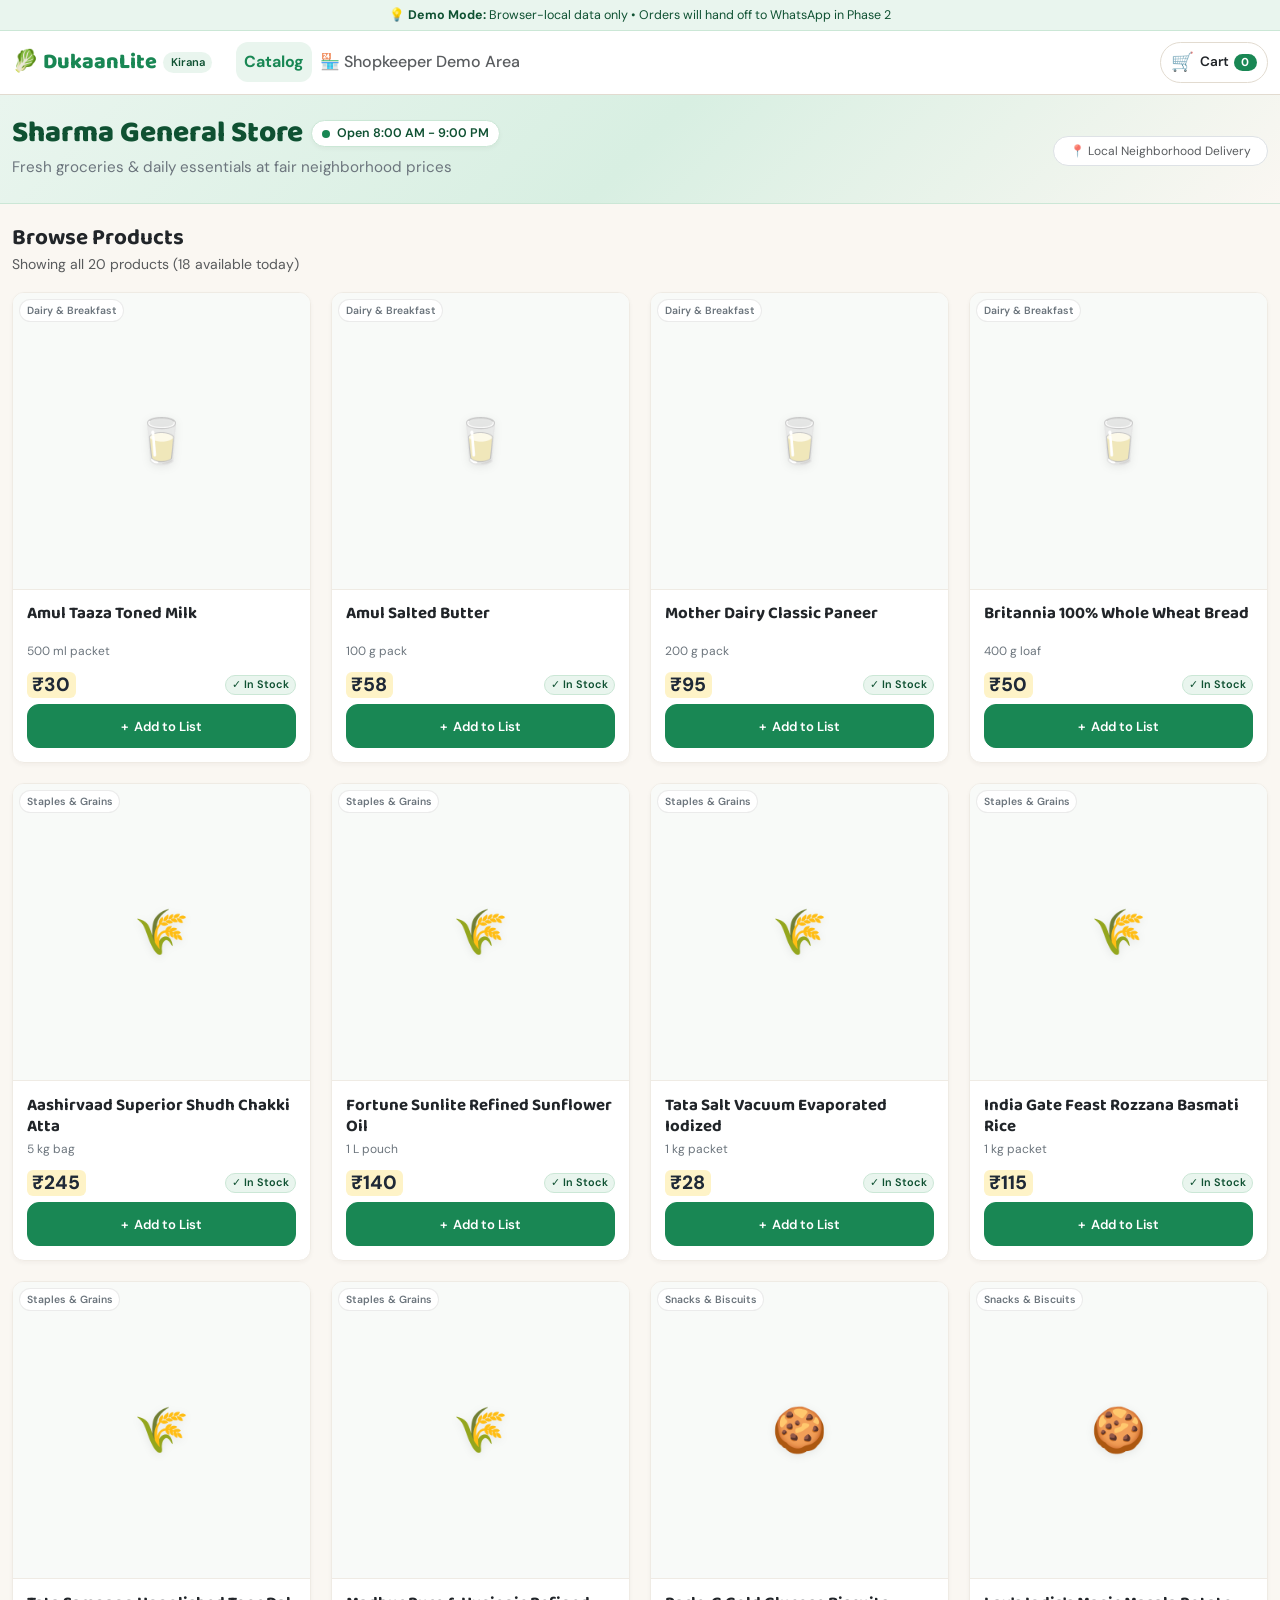
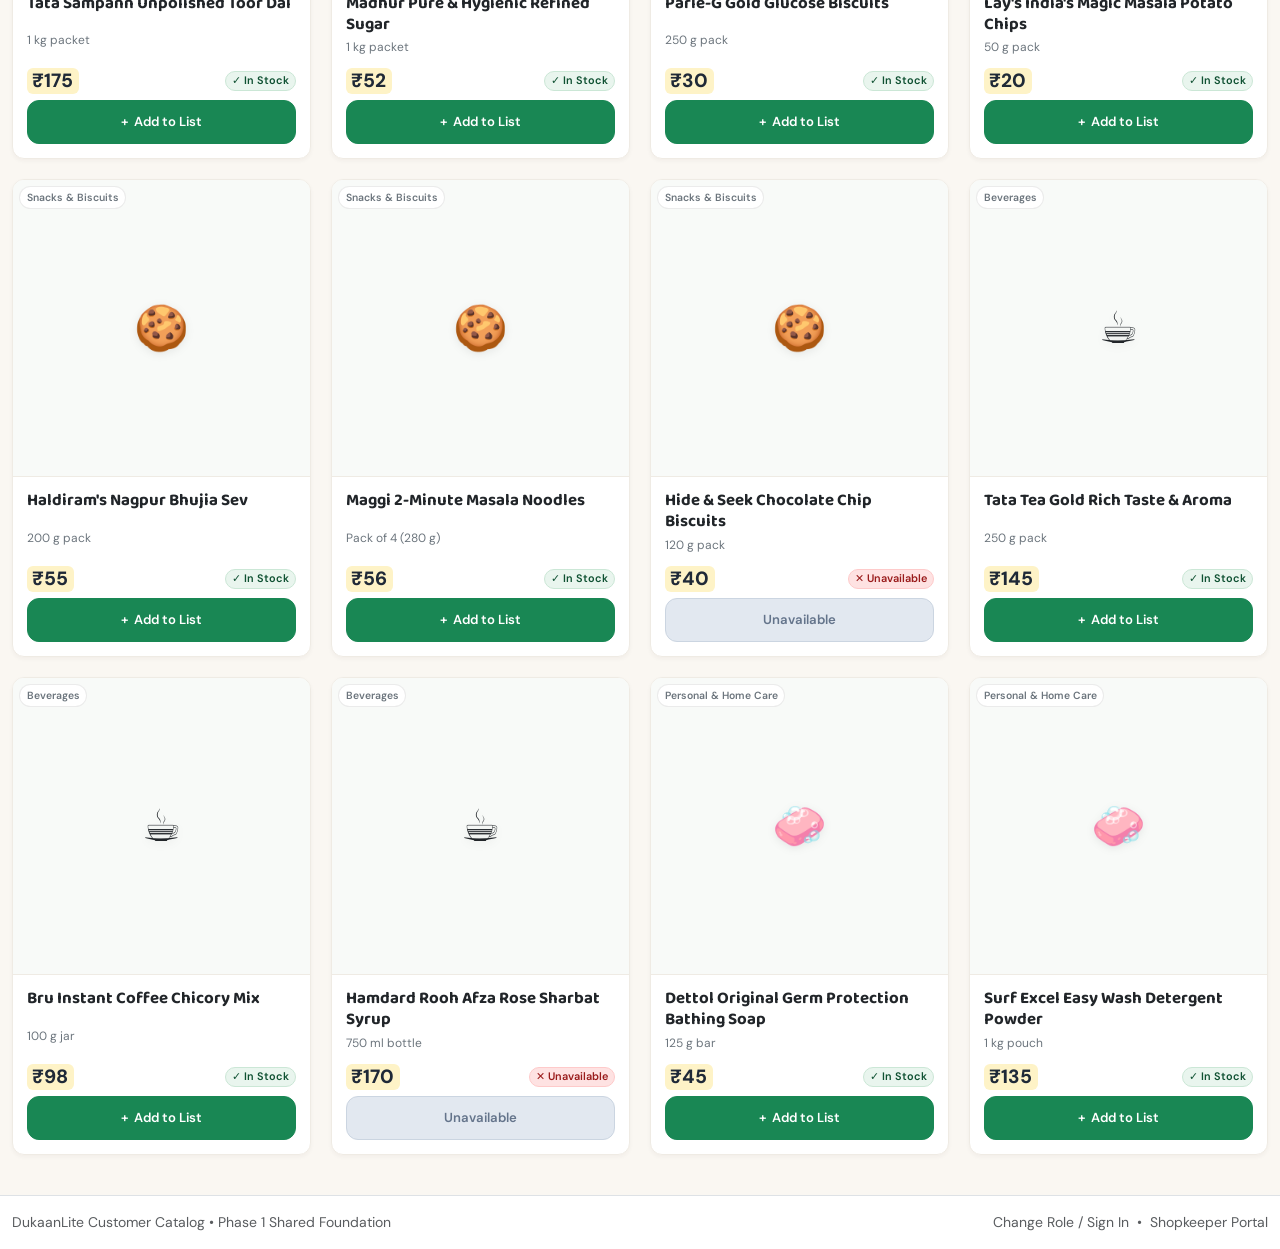
==== customer/catalog.html @ 7ba821ea "feat: Phase 1 shared foundation, credentials entry door, and customer catalog" ====
<!DOCTYPE html>
<html lang="en">
<head>
  <meta charset="UTF-8">
  <meta name="viewport" content="width=device-width, initial-scale=1.0">
  <title>Customer Catalog – DukaanLite</title>
  
  <!-- Google Fonts: Baloo 2 (Headings) & DM Sans (Body) -->
  <link rel="preconnect" href="https://fonts.googleapis.com">
  <link rel="preconnect" href="https://fonts.gstatic.com" crossorigin>
  <link href="https://fonts.googleapis.com/css2?family=Baloo+2:wght@600;700;800&family=DM+Sans:ital,wght@0,400;0,500;0,600;0,700;1,400&display=swap" rel="stylesheet">
  
  <!-- Bootstrap 5.3 CSS via CDN -->
  <link href="https://cdn.jsdelivr.net/npm/bootstrap@5.3.3/dist/css/bootstrap.min.css" rel="stylesheet" integrity="sha384-QWTKZyjpPEjISv5WaRU9OFeRpok6YctnYmDr5pNlyT2bRjXh0JMhjY6hW+ALEwIH" crossorigin="anonymous">
  
  <!-- DukaanLite Styles (using relative ../ paths) -->
  <link rel="stylesheet" href="../css/shared.css">
  <link rel="stylesheet" href="../css/customer.css">
</head>
<body>
  <!-- Accessibility Skip Link -->
  <a href="#main-content" class="skip-link">Skip to catalog products</a>

  <!-- Demo Disclaimer Banner -->
  <div class="demo-banner">
    <span>💡 <strong>Demo Mode:</strong> Browser-local data only &bull; Orders will hand off to WhatsApp in Phase 2</span>
  </div>

  <!-- Main Navigation Bar -->
  <nav class="navbar navbar-expand-lg dukaan-navbar" aria-label="Main Navigation">
    <div class="container">
      <!-- Brand Logo & Home Link -->
      <a class="navbar-brand" href="../index.html">
        <span>🥬 DukaanLite</span>
        <span class="brand-badge">Kirana</span>
      </a>

      <!-- Mobile Hamburger Toggle -->
      <button class="navbar-toggler" type="button" data-bs-toggle="collapse" data-bs-target="#catalogNavCollapse" aria-controls="catalogNavCollapse" aria-expanded="false" aria-label="Toggle navigation" style="border: 1px solid var(--border-color); padding: 0.35rem 0.65rem;">
        <span class="navbar-toggler-icon"></span>
      </button>

      <!-- Collapsible Navigation Items -->
      <div class="collapse navbar-collapse" id="catalogNavCollapse">
        <ul class="navbar-nav me-auto mb-2 mb-lg-0 ms-lg-3">
          <li class="nav-item">
            <a class="nav-link active" aria-current="page" href="catalog.html">Catalog</a>
          </li>
          <li class="nav-item">
            <a class="nav-link text-muted" href="../shopkeeper/login.html" title="Access shopkeeper administration area">
              🏪 Shopkeeper Demo Area
            </a>
          </li>
        </ul>

        <!-- Right Side: Cart Icon Placeholder & User Pill -->
        <div class="d-flex align-items-center gap-2 mt-2 mt-lg-0">
          <span id="customer-greeting-pill" class="text-muted small d-none d-md-inline"></span>
          
          <!-- Cart Icon with Count Badge (Phase 1: Displays 0, no cart logic yet) -->
          <div class="cart-icon-btn" title="Shopping cart (Available in Phase 2)" aria-label="Shopping Cart, 0 items" tabindex="0">
            <span aria-hidden="true" style="font-size: 1.15rem;">🛒</span>
            <span class="d-none d-sm-inline" style="font-size: 0.85rem;">Cart</span>
            <span class="cart-badge" id="cart-count-badge">0</span>
          </div>
        </div>
      </div>
    </div>
  </nav>

  <!-- Shop Header Banner (Dynamic shop name, status chip, tagline) -->
  <header class="customer-shop-header">
    <div class="container">
      <div class="row align-items-center">
        <div class="col-12 col-md-8">
          <div class="d-flex align-items-center flex-wrap gap-2 mb-1">
            <h1 class="shop-header-title mb-0" id="shop-name-display">Sharma General Store</h1>
            <span class="shop-status-chip">
              <span class="shop-status-dot" aria-hidden="true"></span>
              <span id="shop-hours-display">Open 8 am to 9 pm</span>
            </span>
          </div>
          <p class="shop-tagline" id="shop-tagline-display">
            Fresh groceries &amp; daily essentials at fair neighborhood prices
          </p>
        </div>
        <div class="col-12 col-md-4 text-md-end mt-2 mt-md-0">
          <span class="badge bg-white text-muted border py-2 px-3 fw-normal" style="font-size: 0.75rem; border-radius: var(--radius-pill);">
            📍 Local Neighborhood Delivery
          </span>
        </div>
      </div>
    </div>
  </header>

  <!-- Main Catalog Content -->
  <main id="main-content" class="container">
    <!-- Screen Header & Live Announcement Area -->
    <div class="d-flex justify-content-between align-items-center mb-3">
      <div>
        <h2 class="font-heading mb-0" style="font-size: 1.4rem;">Browse Products</h2>
        <span class="text-muted small" id="product-count-summary">Loading available products...</span>
      </div>

      <div id="catalog-status-announcer" class="visually-hidden" aria-live="polite"></div>
    </div>

    <!-- Product Grid Container (Will hold skeletons or rendered product cards) -->
    <section id="catalog-products-container" class="catalog-grid" aria-label="Product list">
      <!-- Dynamic cards rendered by js/customer/catalog.js -->
    </section>

    <!-- Error State Container (Hidden by default) -->
    <div id="catalog-error-container" class="d-none"></div>
  </main>

  <!-- Footer -->
  <footer class="mt-auto py-3 text-center text-muted small border-top bg-white">
    <div class="container d-flex flex-column flex-sm-row justify-content-between align-items-center gap-2">
      <span>DukaanLite Customer Catalog &bull; Phase 1 Shared Foundation</span>
      <span>
        <a href="../index.html" class="text-muted text-decoration-none">Change Role / Sign In</a>
        &nbsp;&bull;&nbsp;
        <a href="../shopkeeper/login.html" class="text-muted text-decoration-none">Shopkeeper Portal</a>
      </span>
    </div>
  </footer>

  <!-- Bootstrap 5.3 JS Bundle via CDN -->
  <script src="https://cdn.jsdelivr.net/npm/bootstrap@5.3.3/dist/js/bootstrap.bundle.min.js" integrity="sha384-YvpcrYf0tY3lHB60NNkmXc5s9fDVZLESaAA55NDzOxhy9GkcIdslK1eN7N6jIeHz" crossorigin="anonymous"></script>

  <!-- DukaanLite Shared & Customer Scripts -->
  <script src="../js/shared/storage.js"></script>
  <script src="../js/shared/ui.js"></script>
  <script src="../js/customer/catalog.js"></script>
</body>
</html>
---- css/shared.css ----
/* ==========================================================================
   DukaanLite - Shared Design System & Core Styles
   ========================================================================== */

/* 1. Design Tokens (CSS Variables) */
:root {
  /* Brand & Palette */
  --color-primary: #198754;
  --color-primary-hover: #146c43;
  --color-primary-dark: #0f5132;
  --color-primary-light: #d1e7dd;
  
  --color-mint: #E9F5EE;
  --color-mint-light: #F4FAF6;
  --color-mint-border: #CBE7D6;
  
  /* Marigold Accent for Prices & Highlights (Always dark text on top!) */
  --color-marigold: #F59E0B;
  --color-marigold-light: #FEF3C7;
  --color-marigold-dark: #B45309;
  --color-marigold-text: #1F2937;

  /* Surfaces & Backgrounds */
  --bg-page: #FAF7F2;
  --bg-card: #FFFFFF;
  --bg-subtle: #F3EFEA;
  
  /* Neutral Typography & Borders */
  --text-main: #212529;
  --text-muted: #6C757D;
  --text-subtle: #8A929A;
  --border-color: #E2DBD0;
  --border-color-light: #EFEBE4;

  /* Status Feedback */
  --status-in-stock-bg: #E9F5EE;
  --status-in-stock-text: #0F5132;
  --status-out-stock-bg: #FEE2E2;
  --status-out-stock-text: #991B1B;

  /* Typography */
  --font-heading: 'Baloo 2', cursive, system-ui, -apple-system, sans-serif;
  --font-body: 'DM Sans', system-ui, -apple-system, 'Segoe UI', Roboto, sans-serif;

  /* Radii */
  --radius-sm: 6px;
  --radius-md: 12px;
  --radius-lg: 18px;
  --radius-pill: 9999px;

  /* Shadows */
  --shadow-sm: 0 2px 4px rgba(44, 38, 30, 0.04);
  --shadow-md: 0 4px 12px rgba(44, 38, 30, 0.06);
  --shadow-lg: 0 10px 24px rgba(44, 38, 30, 0.09);
  --shadow-hover: 0 8px 20px rgba(25, 135, 84, 0.12);

  /* Touch Target & Transition */
  --touch-target-min: 44px;
  --transition-fast: 150ms ease;
  --transition-normal: 250ms cubic-bezier(0.16, 1, 0.3, 1);
}

/* 2. Base Page Reset & Defensive Overflow Prevention */
*, *::before, *::after {
  box-sizing: border-box;
}

html, body {
  max-width: 100%;
  overflow-x: hidden;
}

body {
  margin: 0;
  padding: 0;
  background-color: var(--bg-page);
  color: var(--text-main);
  font-family: var(--font-body);
  font-size: 1rem;
  line-height: 1.5;
  -webkit-font-smoothing: antialiased;
  -moz-osx-font-smoothing: grayscale;
  min-height: 100vh;
  display: flex;
  flex-direction: column;
}

main {
  flex: 1 0 auto;
  max-width: 100%;
}

.container, .container-fluid {
  max-width: 100%;
}

/* 3. Typography Hierarchy */
h1, h2, h3, h4, h5, h6, .font-heading {
  font-family: var(--font-heading);
  font-weight: 700;
  color: var(--text-main);
  line-height: 1.25;
  margin-top: 0;
  word-break: break-word;
}

h1 { font-size: clamp(1.4rem, 4vw, 2rem); }
h2 { font-size: clamp(1.2rem, 3.5vw, 1.6rem); }
h3 { font-size: clamp(1.05rem, 3vw, 1.3rem); }
h4 { font-size: 1.15rem; }

p {
  margin-top: 0;
  margin-bottom: 0.75rem;
}

/* 4. Accessibility: Skip Link & Focus Rings */
.skip-link {
  position: absolute;
  top: -100px;
  left: 1rem;
  background: var(--color-primary);
  color: #FFFFFF !important;
  padding: 0.75rem 1.25rem;
  z-index: 9999;
  border-radius: var(--radius-md);
  font-weight: 600;
  text-decoration: none;
  box-shadow: var(--shadow-lg);
  transition: top var(--transition-fast);
}

.skip-link:focus {
  top: 1rem;
}

:focus-visible {
  outline: 3px solid var(--color-primary);
  outline-offset: 2px;
}

button:focus:not(:focus-visible),
a:focus:not(:focus-visible) {
  outline: none;
}

/* 5. Shared Navbar */
.dukaan-navbar {
  background-color: #FFFFFF;
  border-bottom: 1px solid var(--border-color);
  padding: 0.65rem 0;
  position: sticky;
  top: 0;
  z-index: 1020;
}

.dukaan-navbar .navbar-brand {
  font-family: var(--font-heading);
  font-size: 1.35rem;
  font-weight: 800;
  color: var(--color-primary);
  display: inline-flex;
  align-items: center;
  gap: 0.4rem;
  text-decoration: none;
  margin-right: 0.5rem;
}

.dukaan-navbar .navbar-brand .brand-badge {
  font-family: var(--font-body);
  font-size: 0.7rem;
  font-weight: 600;
  background-color: var(--color-mint);
  color: var(--color-primary-dark);
  padding: 0.15rem 0.45rem;
  border-radius: var(--radius-pill);
}

.dukaan-navbar .nav-link {
  font-family: var(--font-body);
  font-weight: 500;
  color: var(--text-main);
  padding: 0.5rem 0.75rem;
  border-radius: var(--radius-md);
  transition: all var(--transition-fast);
}

.dukaan-navbar .nav-link:hover {
  color: var(--color-primary);
  background-color: var(--color-mint-light);
}

.dukaan-navbar .nav-link.active {
  color: var(--color-primary);
  font-weight: 700;
  background-color: var(--color-mint);
}

/* 6. Buttons & Minimum Touch Targets */
.btn-dukaan-primary {
  background-color: var(--color-primary);
  color: #FFFFFF;
  border: 1px solid var(--color-primary);
  border-radius: var(--radius-md);
  font-family: var(--font-body);
  font-weight: 600;
  min-height: var(--touch-target-min);
  padding: 0.5rem 1rem;
  display: inline-flex;
  align-items: center;
  justify-content: center;
  gap: 0.4rem;
  transition: all var(--transition-normal);
  cursor: pointer;
  text-decoration: none;
  text-align: center;
}

.btn-dukaan-primary:hover:not(:disabled) {
  background-color: var(--color-primary-hover);
  border-color: var(--color-primary-hover);
  color: #FFFFFF;
  transform: translateY(-1px);
  box-shadow: 0 4px 10px rgba(25, 135, 84, 0.25);
}

.btn-dukaan-primary:disabled,
.btn-dukaan-primary[aria-disabled="true"] {
  background-color: #E2E8F0;
  border-color: #CBD5E1;
  color: #64748B;
  cursor: not-allowed;
  transform: none;
  box-shadow: none;
}

.btn-dukaan-outline {
  background-color: transparent;
  color: var(--color-primary);
  border: 1.5px solid var(--color-primary);
  border-radius: var(--radius-md);
  font-weight: 600;
  min-height: var(--touch-target-min);
  padding: 0.5rem 1rem;
  display: inline-flex;
  align-items: center;
  justify-content: center;
  gap: 0.4rem;
  transition: all var(--transition-fast);
  text-decoration: none;
  text-align: center;
}

.btn-dukaan-outline:hover {
  background-color: var(--color-mint);
  color: var(--color-primary-dark);
}

/* 7. Demo Notice Bar */
.demo-banner {
  background-color: var(--color-mint);
  border-bottom: 1px solid var(--color-mint-border);
  font-size: 0.78rem;
  color: var(--color-primary-dark);
  padding: 0.35rem 0.75rem;
  text-align: center;
  word-break: break-word;
}

/* 8. Toasts & Alerts Container */
#toast-container {
  position: fixed;
  bottom: 1.5rem;
  right: 1.5rem;
  z-index: 1090;
  display: flex;
  flex-direction: column;
  gap: 0.5rem;
  max-width: calc(100vw - 3rem);
  width: 340px;
}

.dukaan-toast {
  background: #FFFFFF;
  border: 1px solid var(--border-color);
  border-radius: var(--radius-md);
  padding: 0.75rem 1rem;
  box-shadow: var(--shadow-lg);
  display: flex;
  align-items: flex-start;
  gap: 0.65rem;
  animation: slideUp 250ms ease forwards;
}

.dukaan-toast.toast-success { border-left: 4px solid var(--color-primary); }
.dukaan-toast.toast-error { border-left: 4px solid #DC3545; }
.dukaan-toast.toast-warning { border-left: 4px solid var(--color-marigold); }

/* 9. Keyframe Animations */
@keyframes slideUp {
  from {
    opacity: 0;
    transform: translateY(10px);
  }
  to {
    opacity: 1;
    transform: translateY(0);
  }
}

@keyframes shimmer {
  0% { background-position: -200% 0; }
  100% { background-position: 200% 0; }
}

/* 10. Prefers Reduced Motion (Accessibility) */
@media (prefers-reduced-motion: reduce) {
  *, *::before, *::after {
    animation-duration: 0.01ms !important;
    animation-iteration-count: 1 !important;
    transition-duration: 0.01ms !important;
    scroll-behavior: auto !important;
  }
}
---- css/customer.css ----
/* ==========================================================================
   DukaanLite - Customer Vertical Styles (Bright, Playful & Friendly)
   ========================================================================== */

/* 1. Shop Header Banner */
.customer-shop-header {
  background: linear-gradient(135deg, #E9F5EE 0%, #D8EFE2 50%, #FAF7F2 100%);
  border-bottom: 1px solid var(--color-mint-border);
  padding: 1.25rem 0 1rem 0;
  margin-bottom: 1.25rem;
}

.shop-header-title {
  font-family: var(--font-heading);
  font-size: clamp(1.4rem, 4vw, 1.85rem);
  font-weight: 800;
  color: var(--color-primary-dark);
  margin-bottom: 0.25rem;
}

.shop-tagline {
  color: var(--text-muted);
  font-size: clamp(0.85rem, 2.5vw, 0.95rem);
  margin-bottom: 0.5rem;
}

.shop-status-chip {
  display: inline-flex;
  align-items: center;
  gap: 0.4rem;
  background-color: #FFFFFF;
  color: var(--color-primary-dark);
  border: 1px solid var(--color-mint-border);
  padding: 0.2rem 0.65rem;
  border-radius: var(--radius-pill);
  font-size: 0.78rem;
  font-weight: 600;
  box-shadow: var(--shadow-sm);
}

.shop-status-dot {
  width: 8px;
  height: 8px;
  border-radius: 50%;
  background-color: var(--color-primary);
  display: inline-block;
  flex-shrink: 0;
}

.cart-icon-btn {
  position: relative;
  display: inline-flex;
  align-items: center;
  gap: 0.35rem;
  background-color: #FFFFFF;
  border: 1.5px solid var(--border-color);
  padding: 0.35rem 0.65rem;
  border-radius: var(--radius-pill);
  font-weight: 600;
  color: var(--text-main);
  text-decoration: none;
  transition: all var(--transition-fast);
  cursor: pointer;
  min-height: 40px;
}

.cart-icon-btn:hover {
  border-color: var(--color-primary);
  color: var(--color-primary);
  background-color: var(--color-mint-light);
}

.cart-badge {
  background-color: var(--color-primary);
  color: #FFFFFF;
  font-size: 0.72rem;
  font-weight: 700;
  padding: 0.15rem 0.45rem;
  border-radius: var(--radius-pill);
  min-width: 1.25rem;
  text-align: center;
  line-height: 1;
}

/* 2. Catalog Grid: 2 cols phone, 3 cols tablet, 4 cols desktop */
.catalog-grid {
  display: grid;
  grid-template-columns: repeat(2, minmax(0, 1fr));
  gap: 0.5rem;
  margin-bottom: 2.5rem;
  width: 100%;
}

@media (min-width: 576px) {
  .catalog-grid {
    grid-template-columns: repeat(3, minmax(0, 1fr));
    gap: 0.85rem;
  }
}

@media (min-width: 992px) {
  .catalog-grid {
    grid-template-columns: repeat(4, minmax(0, 1fr));
    gap: 1.25rem;
  }
}

/* 3. Product Card Styling */
.product-card {
  background: var(--bg-card);
  border: 1px solid var(--border-color-light);
  border-radius: var(--radius-md);
  box-shadow: var(--shadow-sm);
  display: flex;
  flex-direction: column;
  overflow: hidden;
  transition: transform var(--transition-normal), box-shadow var(--transition-normal), border-color var(--transition-normal);
  position: relative;
  height: 100%;
  min-width: 0; /* Prevents flex children from breaking grid */
}

.product-card:hover {
  transform: translateY(-4px);
  box-shadow: var(--shadow-hover);
  border-color: var(--color-mint-border);
}

/* Card Image Box */
.product-image-wrap {
  width: 100%;
  aspect-ratio: 1 / 1;
  background-color: #F8FAF8;
  position: relative;
  overflow: hidden;
  display: flex;
  align-items: center;
  justify-content: center;
  border-bottom: 1px solid var(--border-color-light);
}

.product-img {
  width: 100%;
  height: 100%;
  object-fit: cover;
  transition: transform 300ms ease;
}

.product-card:hover .product-img {
  transform: scale(1.04);
}

.product-emoji-fallback {
  font-size: clamp(2rem, 8vw, 2.75rem);
  line-height: 1;
  user-select: none;
  filter: drop-shadow(0 2px 4px rgba(0,0,0,0.08));
}

/* Badges positioned gracefully inside or over image */
.badge-category {
  position: absolute;
  top: 0.4rem;
  left: 0.4rem;
  background: rgba(255, 255, 255, 0.94);
  backdrop-filter: blur(4px);
  color: var(--text-muted);
  font-size: 0.65rem;
  font-weight: 600;
  padding: 0.15rem 0.4rem;
  border-radius: var(--radius-pill);
  border: 1px solid rgba(0, 0, 0, 0.08);
  max-width: calc(100% - 0.8rem);
  white-space: nowrap;
  overflow: hidden;
  text-overflow: ellipsis;
  z-index: 2;
}

.badge-stock {
  font-size: 0.68rem;
  font-weight: 600;
  padding: 0.15rem 0.4rem;
  border-radius: var(--radius-pill);
  display: inline-flex;
  align-items: center;
  justify-content: center;
  gap: 0.25rem;
  line-height: 1.2;
}

.badge-stock.in-stock {
  background-color: var(--status-in-stock-bg);
  color: var(--status-in-stock-text);
  border: 1px solid var(--color-mint-border);
}

.badge-stock.out-of-stock {
  background-color: var(--status-out-stock-bg);
  color: var(--status-out-stock-text);
  border: 1px solid #FECACA;
}

/* Card Body */
.product-card-body {
  padding: 0.55rem;
  display: flex;
  flex-direction: column;
  flex: 1 1 auto;
  min-width: 0;
}

@media (min-width: 576px) {
  .product-card-body {
    padding: 0.85rem;
  }
}

.product-title {
  font-family: var(--font-heading);
  font-size: clamp(0.85rem, 2.5vw, 1.05rem);
  font-weight: 700;
  line-height: 1.25;
  color: var(--text-main);
  margin-bottom: 0.2rem;
  min-height: 2.2rem;
  display: -webkit-box;
  -webkit-line-clamp: 2;
  -webkit-box-orient: vertical;
  overflow: hidden;
  word-break: break-word;
}

.product-unit {
  font-size: 0.75rem;
  color: var(--text-muted);
  margin-bottom: 0.4rem;
  white-space: nowrap;
  overflow: hidden;
  text-overflow: ellipsis;
}

.product-meta-row {
  margin-top: auto;
  padding-top: 0.35rem;
  display: flex;
  flex-direction: column;
  gap: 0.4rem;
}

.product-price-row {
  display: flex;
  align-items: center;
  justify-content: space-between;
  flex-wrap: wrap;
  gap: 0.25rem;
}

.product-price-box {
  display: flex;
  align-items: baseline;
  gap: 0.25rem;
}

.product-price {
  font-family: var(--font-body);
  font-size: clamp(1rem, 3vw, 1.2rem);
  font-weight: 800;
  background: var(--color-marigold-light);
  color: var(--color-marigold-text);
  padding: 0.1rem 0.35rem;
  border-radius: var(--radius-sm);
  display: inline-block;
  line-height: 1.2;
}

.product-card .btn-dukaan-primary {
  width: 100%;
  font-size: 0.82rem;
  padding: 0.45rem 0.5rem;
}

/* 4. Staggered Fade Up Animation */
.product-card.animate-fade-up {
  opacity: 0;
  animation: slideUp 350ms cubic-bezier(0.16, 1, 0.3, 1) forwards;
}

/* 5. Shimmer Skeleton Loading Cards */
.skeleton-card {
  background: #FFFFFF;
  border: 1px solid var(--border-color-light);
  border-radius: var(--radius-md);
  overflow: hidden;
  height: 280px;
  display: flex;
  flex-direction: column;
  min-width: 0;
}

.skeleton-box {
  background: linear-gradient(90deg, #F1EFE9 25%, #FAFAF8 50%, #F1EFE9 75%);
  background-size: 200% 100%;
  animation: shimmer 1.5s infinite;
}

.skeleton-image {
  width: 100%;
  aspect-ratio: 1 / 1;
}

.skeleton-body {
  padding: 0.65rem;
  display: flex;
  flex-direction: column;
  gap: 0.4rem;
  flex: 1;
}

.skeleton-line {
  height: 12px;
  border-radius: var(--radius-sm);
}

.skeleton-line.title { width: 85%; height: 16px; }
.skeleton-line.sub { width: 50%; }
.skeleton-line.price { width: 40%; height: 20px; margin-top: auto; }
.skeleton-line.btn { width: 100%; height: 44px; margin-top: 0.35rem; }
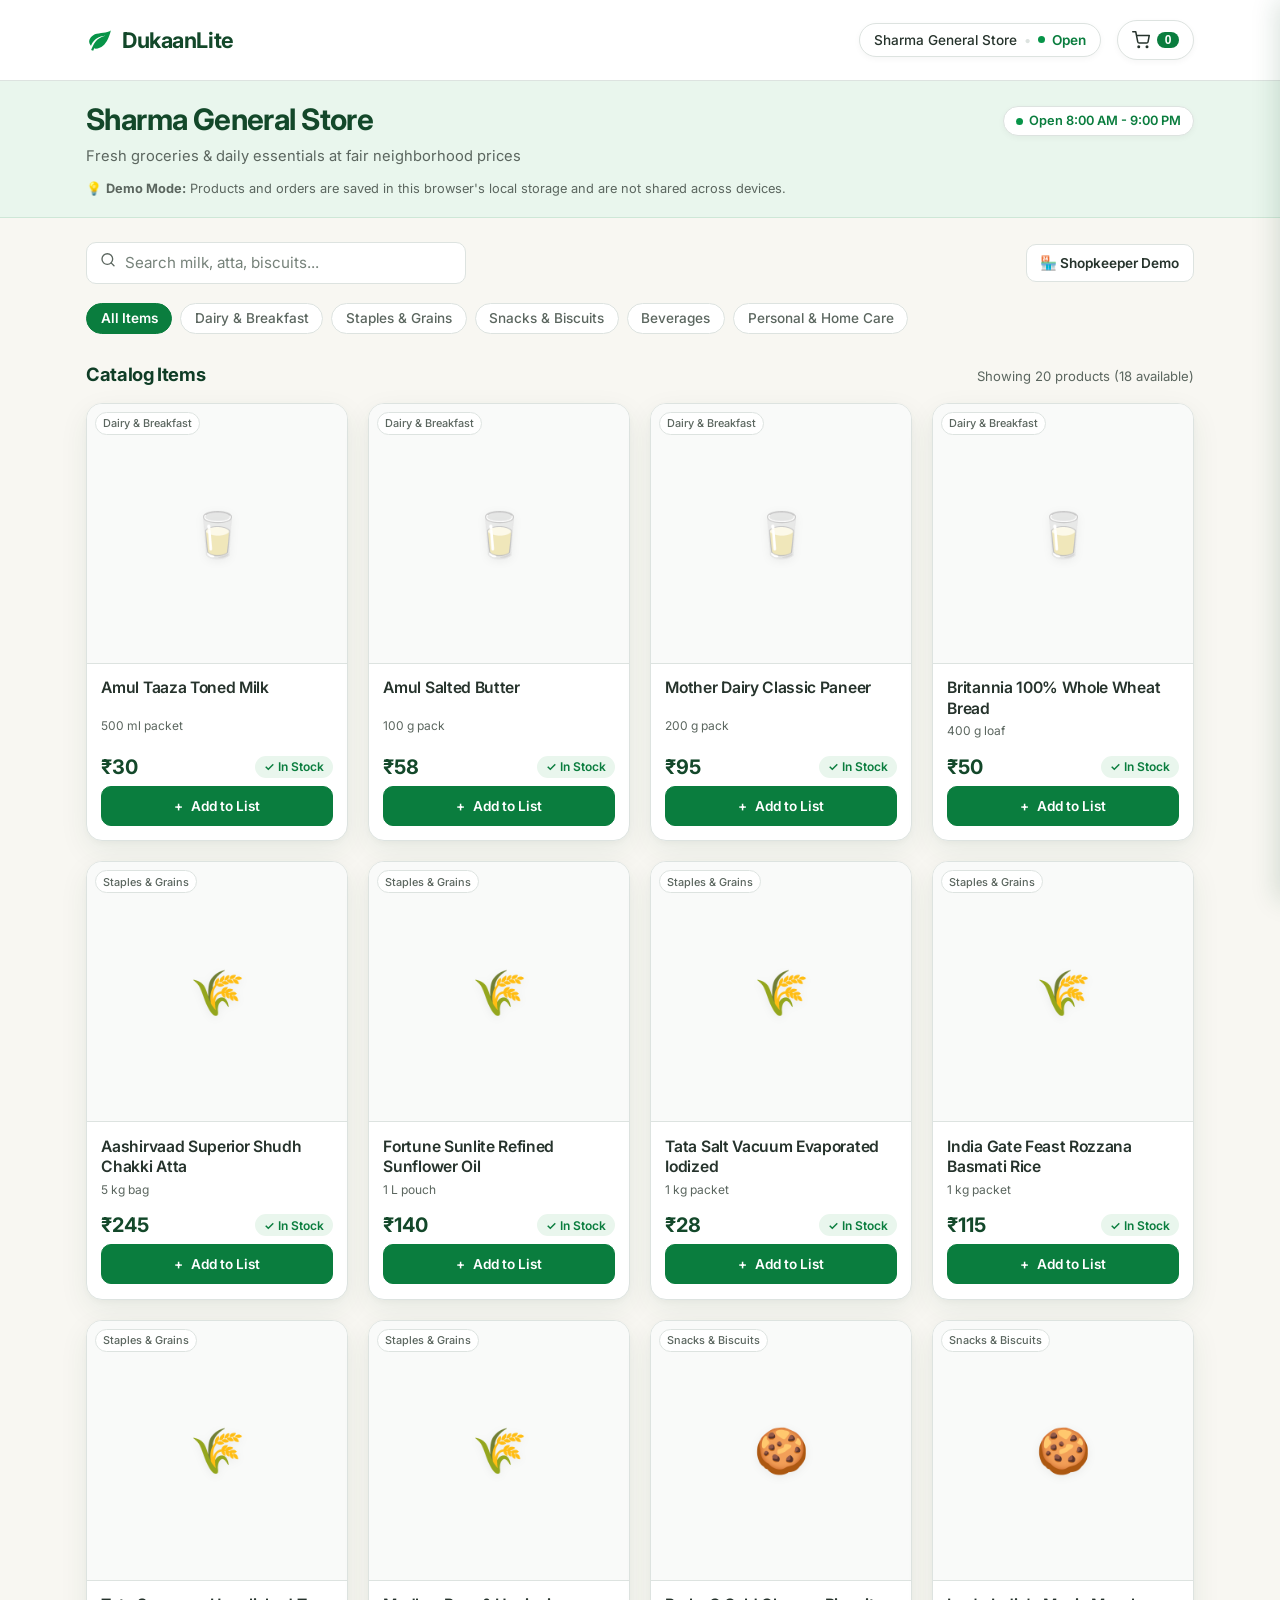
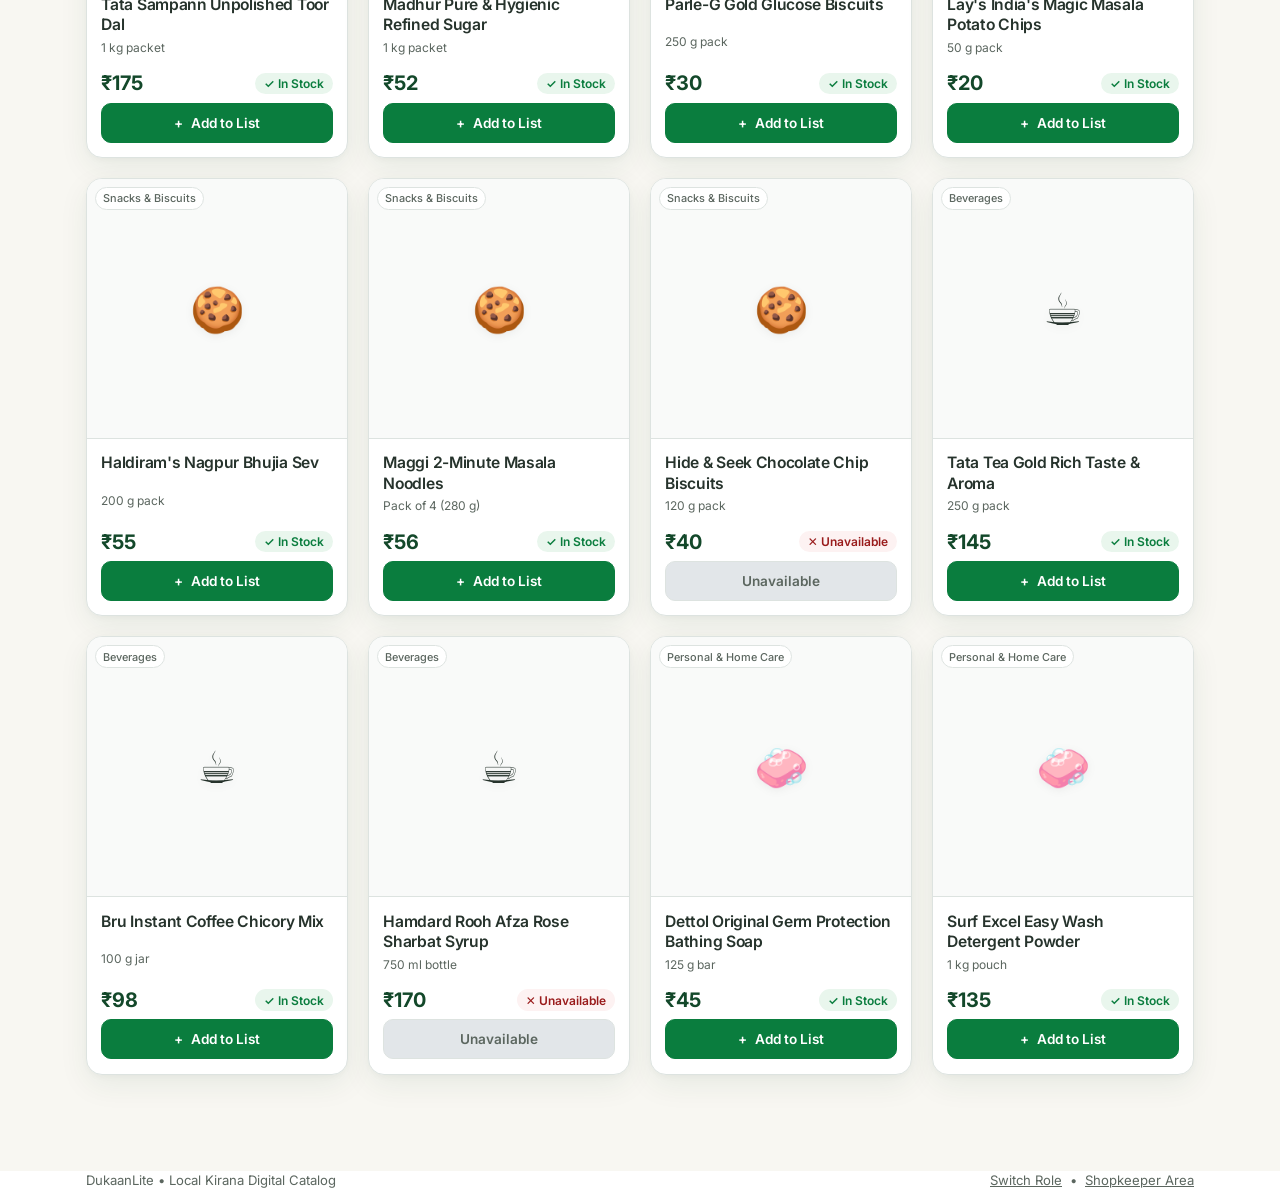
==== commit 0f830395: "feat: complete UI/UX redesign matching reference image and design system" ====
--- a/customer/catalog.html
+++ b/customer/catalog.html
@@ -5,131 +5,191 @@
   <meta name="viewport" content="width=device-width, initial-scale=1.0">
   <title>Customer Catalog – DukaanLite</title>
   
-  <!-- Google Fonts: Baloo 2 (Headings) & DM Sans (Body) -->
+  <!-- Inter Font from Google Fonts -->
   <link rel="preconnect" href="https://fonts.googleapis.com">
   <link rel="preconnect" href="https://fonts.gstatic.com" crossorigin>
-  <link href="https://fonts.googleapis.com/css2?family=Baloo+2:wght@600;700;800&family=DM+Sans:ital,wght@0,400;0,500;0,600;0,700;1,400&display=swap" rel="stylesheet">
+  <link href="https://fonts.googleapis.com/css2?family=Inter:wght@400;500;600;700&display=swap" rel="stylesheet">
   
-  <!-- Bootstrap 5.3 CSS via CDN -->
-  <link href="https://cdn.jsdelivr.net/npm/bootstrap@5.3.3/dist/css/bootstrap.min.css" rel="stylesheet" integrity="sha384-QWTKZyjpPEjISv5WaRU9OFeRpok6YctnYmDr5pNlyT2bRjXh0JMhjY6hW+ALEwIH" crossorigin="anonymous">
-  
-  <!-- DukaanLite Styles (using relative ../ paths) -->
+  <!-- DukaanLite Shared & Customer Styles -->
   <link rel="stylesheet" href="../css/shared.css">
   <link rel="stylesheet" href="../css/customer.css">
 </head>
 <body>
   <!-- Accessibility Skip Link -->
-  <a href="#main-content" class="skip-link">Skip to catalog products</a>
+  <a href="#main-content" class="skip-link">Skip to product catalog</a>
 
-  <!-- Demo Disclaimer Banner -->
-  <div class="demo-banner">
-    <span>💡 <strong>Demo Mode:</strong> Browser-local data only &bull; Orders will hand off to WhatsApp in Phase 2</span>
-  </div>
+  <!-- Standardised Top App Header -->
+  <header class="dl-app-header" style="background: var(--dl-surface); border-bottom: 1px solid var(--dl-border);">
+    <div class="container">
+      <div class="dl-app-header-inner">
+        <!-- Brand: Leaf icon + DukaanLite -->
+        <a class="dl-brand" href="../index.html" aria-label="DukaanLite Home">
+          <div class="dl-brand-icon" aria-hidden="true">
+            <svg viewBox="0 0 24 24" width="26" height="26" fill="currentColor">
+              <path d="M17 8C8 10 5.9 16.17 3.82 21.34l1.89.66.95-2.3c.48.17.98.3 1.34.3C19 20 22 3 22 3c-1 2-8 2.25-13 3.25S2 11.5 2 13.5s1.75 3.75 1.75 3.75C7 8 17 8 17 8z"/>
+            </svg>
+          </div>
+          <span class="dl-brand-text">DukaanLite</span>
+        </a>
 
-  <!-- Main Navigation Bar -->
-  <nav class="navbar navbar-expand-lg dukaan-navbar" aria-label="Main Navigation">
-    <div class="container">
-      <!-- Brand Logo & Home Link -->
-      <a class="navbar-brand" href="../index.html">
-        <span>🥬 DukaanLite</span>
-        <span class="brand-badge">Kirana</span>
-      </a>
+        <!-- Right Header Items: Store Status Pill + Cart Button -->
+        <div class="d-flex align-items-center gap-3">
+          <!-- Status Pill -->
+          <div class="dl-header-pill" aria-label="Store status: Sharma General Store is currently open">
+            <span id="header-shop-name">Sharma General Store</span>
+            <span style="color: var(--dl-border);">&bull;</span>
+            <span class="dl-status-dot" aria-hidden="true"></span>
+            <span class="dl-status-open">Open</span>
+          </div>
 
-      <!-- Mobile Hamburger Toggle -->
-      <button class="navbar-toggler" type="button" data-bs-toggle="collapse" data-bs-target="#catalogNavCollapse" aria-controls="catalogNavCollapse" aria-expanded="false" aria-label="Toggle navigation" style="border: 1px solid var(--border-color); padding: 0.35rem 0.65rem;">
-        <span class="navbar-toggler-icon"></span>
-      </button>
-
-      <!-- Collapsible Navigation Items -->
-      <div class="collapse navbar-collapse" id="catalogNavCollapse">
-        <ul class="navbar-nav me-auto mb-2 mb-lg-0 ms-lg-3">
-          <li class="nav-item">
-            <a class="nav-link active" aria-current="page" href="catalog.html">Catalog</a>
-          </li>
-          <li class="nav-item">
-            <a class="nav-link text-muted" href="../shopkeeper/login.html" title="Access shopkeeper administration area">
-              🏪 Shopkeeper Demo Area
-            </a>
-          </li>
-        </ul>
-
-        <!-- Right Side: Cart Icon Placeholder & User Pill -->
-        <div class="d-flex align-items-center gap-2 mt-2 mt-lg-0">
-          <span id="customer-greeting-pill" class="text-muted small d-none d-md-inline"></span>
-          
-          <!-- Cart Icon with Count Badge (Phase 1: Displays 0, no cart logic yet) -->
-          <div class="cart-icon-btn" title="Shopping cart (Available in Phase 2)" aria-label="Shopping Cart, 0 items" tabindex="0">
-            <span aria-hidden="true" style="font-size: 1.15rem;">🛒</span>
-            <span class="d-none d-sm-inline" style="font-size: 0.85rem;">Cart</span>
-            <span class="cart-badge" id="cart-count-badge">0</span>
-          </div>
-        </div>
-      </div>
-    </div>
-  </nav>
-
-  <!-- Shop Header Banner (Dynamic shop name, status chip, tagline) -->
-  <header class="customer-shop-header">
-    <div class="container">
-      <div class="row align-items-center">
-        <div class="col-12 col-md-8">
-          <div class="d-flex align-items-center flex-wrap gap-2 mb-1">
-            <h1 class="shop-header-title mb-0" id="shop-name-display">Sharma General Store</h1>
-            <span class="shop-status-chip">
-              <span class="shop-status-dot" aria-hidden="true"></span>
-              <span id="shop-hours-display">Open 8 am to 9 pm</span>
-            </span>
-          </div>
-          <p class="shop-tagline" id="shop-tagline-display">
-            Fresh groceries &amp; daily essentials at fair neighborhood prices
-          </p>
-        </div>
-        <div class="col-12 col-md-4 text-md-end mt-2 mt-md-0">
-          <span class="badge bg-white text-muted border py-2 px-3 fw-normal" style="font-size: 0.75rem; border-radius: var(--radius-pill);">
-            📍 Local Neighborhood Delivery
-          </span>
+          <!-- Slide-in Cart Drawer Trigger -->
+          <button type="button" class="dl-header-cart-btn" id="btn-open-cart-drawer" aria-label="Open shopping cart drawer" aria-expanded="false" aria-controls="cart-drawer">
+            <svg viewBox="0 0 24 24" width="18" height="18" fill="none" stroke="currentColor" stroke-width="2" stroke-linecap="round" stroke-linejoin="round" aria-hidden="true">
+              <circle cx="9" cy="21" r="1"></circle>
+              <circle cx="20" cy="21" r="1"></circle>
+              <path d="M1 1h4l2.68 13.39a2 2 0 0 0 2 1.61h9.72a2 2 0 0 0 2-1.61L23 6H6"></path>
+            </svg>
+            <span class="d-none d-sm-inline">Cart</span>
+            <span class="dl-cart-badge" id="header-cart-count">0</span>
+          </button>
         </div>
       </div>
     </div>
   </header>
 
+  <!-- Mint Hero Strip -->
+  <section class="dl-customer-hero" aria-label="Store details">
+    <div class="container">
+      <div style="display: flex; flex-direction: column; gap: 0.25rem;">
+        <div style="display: flex; align-items: center; justify-content: space-between; flex-wrap: wrap; gap: 0.5rem;">
+          <h1 class="dl-shop-title" id="hero-shop-title">Sharma General Store</h1>
+          <span class="dl-open-chip">
+            <span class="dl-status-dot" aria-hidden="true"></span>
+            <span id="hero-shop-hours">Open 8 am to 9 pm</span>
+          </span>
+        </div>
+        <p class="dl-shop-tagline" id="hero-shop-tagline">
+          Fresh groceries &amp; daily essentials at fair neighborhood prices
+        </p>
+        <div class="dl-demo-note">
+          <span>💡 <strong>Demo Mode:</strong> Products and orders are saved in this browser's local storage and are not shared across devices.</span>
+        </div>
+      </div>
+    </div>
+  </section>
+
   <!-- Main Catalog Content -->
-  <main id="main-content" class="container">
-    <!-- Screen Header & Live Announcement Area -->
-    <div class="d-flex justify-content-between align-items-center mb-3">
-      <div>
-        <h2 class="font-heading mb-0" style="font-size: 1.4rem;">Browse Products</h2>
-        <span class="text-muted small" id="product-count-summary">Loading available products...</span>
+  <main id="main-content" class="container" style="padding-bottom: 3rem;">
+    
+    <!-- Controls: Search & Category Pills -->
+    <div class="dl-catalog-controls">
+      <div style="display: flex; flex-wrap: wrap; justify-content: space-between; align-items: center; gap: 0.75rem; margin-bottom: 0.85rem;">
+        <!-- Search Field -->
+        <div style="flex: 1 1 240px; max-width: 380px;">
+          <div class="dl-search-wrap">
+            <span class="dl-search-icon" aria-hidden="true">
+              <svg viewBox="0 0 24 24" width="16" height="16" fill="none" stroke="currentColor" stroke-width="2" stroke-linecap="round" stroke-linejoin="round">
+                <circle cx="11" cy="11" r="8"></circle>
+                <line x1="21" y1="21" x2="16.65" y2="16.65"></line>
+              </svg>
+            </span>
+            <input type="search" id="catalog-search-input" class="dl-input dl-search-input" placeholder="Search milk, atta, biscuits..." aria-label="Search catalog products">
+          </div>
+        </div>
+
+        <!-- Role Indicator / Switch Link -->
+        <div style="display: flex; align-items: center; gap: 0.5rem;">
+          <span id="customer-welcome-text" class="text-dl-muted small"></span>
+          <a href="../index.html?role=shopkeeper" class="btn-dl-secondary" style="min-height: 38px; padding: 0.35rem 0.85rem; font-size: 0.85rem;">
+            <span>🏪 Shopkeeper Demo</span>
+          </a>
+        </div>
       </div>
 
-      <div id="catalog-status-announcer" class="visually-hidden" aria-live="polite"></div>
+      <!-- Category Filter Pills -->
+      <nav class="dl-categories-scroll" id="category-pills-nav" aria-label="Filter by grocery category">
+        <button type="button" class="dl-category-pill active" data-category="ALL">All Items</button>
+        <button type="button" class="dl-category-pill" data-category="Dairy & Breakfast">Dairy &amp; Breakfast</button>
+        <button type="button" class="dl-category-pill" data-category="Staples & Grains">Staples &amp; Grains</button>
+        <button type="button" class="dl-category-pill" data-category="Snacks & Biscuits">Snacks &amp; Biscuits</button>
+        <button type="button" class="dl-category-pill" data-category="Beverages">Beverages</button>
+        <button type="button" class="dl-category-pill" data-category="Personal & Home Care">Personal &amp; Home Care</button>
+      </nav>
     </div>
 
-    <!-- Product Grid Container (Will hold skeletons or rendered product cards) -->
-    <section id="catalog-products-container" class="catalog-grid" aria-label="Product list">
-      <!-- Dynamic cards rendered by js/customer/catalog.js -->
+    <!-- Active Filter Summary & Result Count -->
+    <div style="display: flex; justify-content: space-between; align-items: baseline; margin-bottom: 1rem;">
+      <h2 class="dl-heading" style="font-size: 1.15rem; margin-bottom: 0;">Catalog Items</h2>
+      <span class="text-dl-muted small" id="catalog-count-label">Loading products...</span>
+    </div>
+
+    <!-- Product Grid Container -->
+    <section id="catalog-grid" class="dl-product-grid" aria-label="Product list">
+      <!-- Dynamic cards rendered by catalog.js -->
     </section>
 
-    <!-- Error State Container (Hidden by default) -->
-    <div id="catalog-error-container" class="d-none"></div>
+    <!-- Empty State Container -->
+    <div id="catalog-empty-state" style="display: none;"></div>
+
+    <!-- Error State Container -->
+    <div id="catalog-error-state" style="display: none;"></div>
   </main>
 
-  <!-- Footer -->
-  <footer class="mt-auto py-3 text-center text-muted small border-top bg-white">
-    <div class="container d-flex flex-column flex-sm-row justify-content-between align-items-center gap-2">
-      <span>DukaanLite Customer Catalog &bull; Phase 1 Shared Foundation</span>
+  <!-- CART SLIDE-IN DRAWER & BACKDROP -->
+  <div class="dl-drawer-backdrop" id="cart-drawer-backdrop" aria-hidden="true"></div>
+
+  <aside class="dl-cart-drawer" id="cart-drawer" role="dialog" aria-modal="true" aria-labelledby="cart-drawer-title" aria-hidden="true">
+    <div class="dl-drawer-header">
+      <div style="display: flex; align-items: center; gap: 0.5rem;">
+        <h2 class="dl-drawer-title" id="cart-drawer-title">Shopping Cart</h2>
+        <span class="dl-badge dl-badge-in-stock" id="drawer-item-count-badge">0 items</span>
+      </div>
+      <button type="button" class="dl-drawer-close-btn" id="btn-close-cart-drawer" aria-label="Close cart drawer">
+        &times;
+      </button>
+    </div>
+
+    <div class="dl-drawer-body" id="cart-drawer-body">
+      <!-- Items dynamically populated -->
+    </div>
+
+    <div class="dl-drawer-footer">
+      <div class="dl-cart-summary-row">
+        <span class="dl-cart-total-label">Estimated Total:</span>
+        <span class="dl-cart-total-val" id="cart-drawer-total">₹0</span>
+      </div>
+
+      <div class="mb-3">
+        <label for="drawer-notes-input" class="dl-form-label" style="font-size: 0.82rem;">Delivery Note / Landmark (optional)</label>
+        <input type="text" id="drawer-notes-input" class="dl-input" placeholder="e.g. Ring the bell twice" style="height: 38px; font-size: 0.85rem;">
+      </div>
+
+      <button type="button" class="btn-dl-primary w-100" id="btn-checkout-whatsapp" style="height: 48px; font-size: 1rem;">
+        <svg viewBox="0 0 24 24" width="20" height="20" fill="currentColor" aria-hidden="true">
+          <path d="M12.04 2c-5.46 0-9.91 4.45-9.91 9.91 0 1.75.46 3.45 1.32 4.95L2.05 22l5.25-1.38c1.45.79 3.08 1.21 4.74 1.21 5.46 0 9.91-4.45 9.91-9.91 0-2.65-1.03-5.14-2.9-7.01A9.816 9.816 0 0 0 12.04 2m.01 1.67c2.2 0 4.26.86 5.82 2.41a8.177 8.177 0 0 1 2.41 5.83c0 4.54-3.7 8.24-8.24 8.24-1.48 0-2.93-.4-4.2-1.15l-.3-.18-3.12.82.83-3.04-.2-.31a8.196 8.196 0 0 1-1.26-4.38c0-4.54 3.7-8.24 8.24-8.24m4.52 11.66c-.25-.12-1.47-.72-1.7-.81-.23-.08-.39-.12-.56.12-.17.25-.64.81-.79.98-.14.17-.29.18-.54.06-.25-.12-1.05-.39-2-1.23-.74-.66-1.24-1.47-1.39-1.72-.15-.25-.02-.38.11-.5.11-.11.25-.29.37-.43.12-.14.17-.25.25-.41.08-.17.04-.31-.02-.43s-.56-1.34-.76-1.84c-.2-.48-.41-.42-.56-.43h-.48c-.17 0-.43.06-.66.31-.22.25-.86.84-.86 2.05 0 1.21.88 2.38 1 2.55.12.17 1.74 2.66 4.21 3.73.59.25 1.05.41 1.41.52.59.19 1.13.16 1.56.1.48-.07 1.47-.6 1.68-1.18.21-.58.21-1.07.15-1.18-.06-.12-.22-.19-.47-.31z"/>
+        </svg>
+        <span>Send Order on WhatsApp</span>
+      </button>
+
+      <p class="text-center text-dl-muted small mt-2 mb-0" style="font-size: 0.78rem;">
+        Opens WhatsApp with your prefilled grocery order.
+      </p>
+    </div>
+  </aside>
+
+  <!-- Shared Footer -->
+  <footer class="mt-auto py-3 text-center text-dl-muted small border-top" style="background: var(--dl-surface);">
+    <div class="container" style="display: flex; flex-wrap: wrap; justify-content: space-between; align-items: center; gap: 0.5rem;">
+      <span>DukaanLite &bull; Local Kirana Digital Catalog</span>
       <span>
-        <a href="../index.html" class="text-muted text-decoration-none">Change Role / Sign In</a>
+        <a href="../index.html" class="text-dl-muted" style="text-decoration: underline;">Switch Role</a>
         &nbsp;&bull;&nbsp;
-        <a href="../shopkeeper/login.html" class="text-muted text-decoration-none">Shopkeeper Portal</a>
+        <a href="../shopkeeper/dashboard.html" class="text-dl-muted" style="text-decoration: underline;">Shopkeeper Area</a>
       </span>
     </div>
   </footer>
 
-  <!-- Bootstrap 5.3 JS Bundle via CDN -->
-  <script src="https://cdn.jsdelivr.net/npm/bootstrap@5.3.3/dist/js/bootstrap.bundle.min.js" integrity="sha384-YvpcrYf0tY3lHB60NNkmXc5s9fDVZLESaAA55NDzOxhy9GkcIdslK1eN7N6jIeHz" crossorigin="anonymous"></script>
-
-  <!-- DukaanLite Shared & Customer Scripts -->
+  <!-- Scripts -->
   <script src="../js/shared/storage.js"></script>
   <script src="../js/shared/ui.js"></script>
   <script src="../js/customer/catalog.js"></script>
--- a/css/shared.css
+++ b/css/shared.css
@@ -1,66 +1,69 @@
 /* ==========================================================================
-   DukaanLite - Shared Design System & Core Styles
+   DukaanLite - Core Design System & Tokens
+   Matching Design Reference (docs/design/login-reference.png)
    ========================================================================== */
 
 /* 1. Design Tokens (CSS Variables) */
 :root {
-  /* Brand & Palette */
-  --color-primary: #198754;
-  --color-primary-hover: #146c43;
-  --color-primary-dark: #0f5132;
-  --color-primary-light: #d1e7dd;
-  
-  --color-mint: #E9F5EE;
-  --color-mint-light: #F4FAF6;
-  --color-mint-border: #CBE7D6;
-  
-  /* Marigold Accent for Prices & Highlights (Always dark text on top!) */
-  --color-marigold: #F59E0B;
-  --color-marigold-light: #FEF3C7;
-  --color-marigold-dark: #B45309;
-  --color-marigold-text: #1F2937;
-
-  /* Surfaces & Backgrounds */
-  --bg-page: #FAF7F2;
-  --bg-card: #FFFFFF;
-  --bg-subtle: #F3EFEA;
-  
-  /* Neutral Typography & Borders */
-  --text-main: #212529;
-  --text-muted: #6C757D;
-  --text-subtle: #8A929A;
-  --border-color: #E2DBD0;
-  --border-color-light: #EFEBE4;
-
-  /* Status Feedback */
-  --status-in-stock-bg: #E9F5EE;
-  --status-in-stock-text: #0F5132;
-  --status-out-stock-bg: #FEE2E2;
-  --status-out-stock-text: #991B1B;
+  /* Surface & Background */
+  --dl-bg: #F8F7F2;
+  --dl-surface: #FFFFFF;
+  --dl-track: #E2E6E9;
+  --dl-mint: #E9F6ED;
+  --dl-border: #DDE3E0;
+
+  /* Greens & Brand Accents */
+  --dl-forest: #13482A;
+  --dl-primary: #0A7D3E;          /* Primary buttons and green text (~5:1 on white) */
+  --dl-primary-bright: #079448;   /* Icons, dots, decor only, NEVER text */
+  --dl-primary-hover: #086A35;
+  --dl-ink: #0F3D26;              /* Headings, high-contrast dark green-black */
+
+  /* Neutral Typography (WCAG AA Compliant) */
+  --dl-text: #26332C;             /* Body text, crisp readability */
+  --dl-muted: #5B665F;            /* Muted labels (Passes 4.5:1 on white & #F8F7F2) */
+  --dl-placeholder: #76827A;
+
+  /* Feedback */
+  --dl-warning: #FFC107;
+  --dl-warning-bg: #FFF9DB;
+  --dl-warning-text: #725200;
+  --dl-error: #DC3545;
+  --dl-error-bg: #FDF2F2;
+  --dl-error-text: #991B1B;
 
   /* Typography */
-  --font-heading: 'Baloo 2', cursive, system-ui, -apple-system, sans-serif;
-  --font-body: 'DM Sans', system-ui, -apple-system, 'Segoe UI', Roboto, sans-serif;
+  --dl-font: 'Inter', system-ui, -apple-system, BlinkMacSystemFont, 'Segoe UI', Roboto, sans-serif;
 
   /* Radii */
-  --radius-sm: 6px;
-  --radius-md: 12px;
-  --radius-lg: 18px;
-  --radius-pill: 9999px;
-
-  /* Shadows */
-  --shadow-sm: 0 2px 4px rgba(44, 38, 30, 0.04);
-  --shadow-md: 0 4px 12px rgba(44, 38, 30, 0.06);
-  --shadow-lg: 0 10px 24px rgba(44, 38, 30, 0.09);
-  --shadow-hover: 0 8px 20px rgba(25, 135, 84, 0.12);
-
-  /* Touch Target & Transition */
+  --dl-radius-card: 16px;
+  --dl-radius-btn: 10px;
+  --dl-radius-input: 10px;
+  --dl-radius-pill: 999px;
+
+  /* Elevation */
+  --dl-shadow-card: 0 10px 30px rgba(19, 72, 42, 0.07), 0 2px 8px rgba(19, 72, 42, 0.04);
+  --dl-shadow-hover: 0 14px 36px rgba(19, 72, 42, 0.12), 0 4px 12px rgba(19, 72, 42, 0.06);
+  --dl-shadow-sm: 0 2px 6px rgba(0, 0, 0, 0.04);
+  --dl-shadow-drawer: -4px 0 24px rgba(19, 72, 42, 0.15);
+
+  /* Spacing Scale (4 / 8 / 12 / 16 / 24 / 32) */
+  --dl-space-1: 4px;
+  --dl-space-2: 8px;
+  --dl-space-3: 12px;
+  --dl-space-4: 16px;
+  --dl-space-5: 24px;
+  --dl-space-6: 32px;
+
+  /* Minimum Accessible Touch Target */
   --touch-target-min: 44px;
-  --transition-fast: 150ms ease;
-  --transition-normal: 250ms cubic-bezier(0.16, 1, 0.3, 1);
-}
-
-/* 2. Base Page Reset & Defensive Overflow Prevention */
+
+  /* Transitions */
+  --dl-transition-fast: 150ms ease;
+  --dl-transition-normal: 220ms cubic-bezier(0.16, 1, 0.3, 1);
+}
+
+/* 2. Global Resets & Base Styles */
 *, *::before, *::after {
   box-sizing: border-box;
 }
@@ -73,10 +76,10 @@
 body {
   margin: 0;
   padding: 0;
-  background-color: var(--bg-page);
-  color: var(--text-main);
-  font-family: var(--font-body);
-  font-size: 1rem;
+  background-color: var(--dl-bg);
+  color: var(--dl-text);
+  font-family: var(--dl-font);
+  font-size: 15px;
   line-height: 1.5;
   -webkit-font-smoothing: antialiased;
   -moz-osx-font-smoothing: grayscale;
@@ -87,47 +90,83 @@
 
 main {
   flex: 1 0 auto;
+  width: 100%;
   max-width: 100%;
-}
-
-.container, .container-fluid {
-  max-width: 100%;
-}
-
-/* 3. Typography Hierarchy */
-h1, h2, h3, h4, h5, h6, .font-heading {
-  font-family: var(--font-heading);
+  min-width: 0;
+}
+
+.container {
+  width: 100%;
+  max-width: 1140px;
+  margin-left: auto;
+  margin-right: auto;
+  padding-left: 1rem;
+  padding-right: 1rem;
+  min-width: 0;
+}
+
+/* Utilities */
+.d-none { display: none !important; }
+.d-flex { display: flex !important; }
+.d-block { display: block !important; }
+.w-100 { width: 100% !important; }
+.text-center { text-align: center !important; }
+.text-danger { color: var(--dl-error) !important; }
+.small { font-size: 0.82rem !important; }
+.mb-0 { margin-bottom: 0 !important; }
+.mb-1 { margin-bottom: 0.25rem !important; }
+.mb-2 { margin-bottom: 0.5rem !important; }
+.mb-3 { margin-bottom: 1rem !important; }
+.mb-4 { margin-bottom: 1.5rem !important; }
+.mt-1 { margin-top: 0.25rem !important; }
+.mt-2 { margin-top: 0.5rem !important; }
+.mt-3 { margin-top: 1rem !important; }
+.me-2 { margin-right: 0.5rem !important; }
+.gap-2 { gap: 0.5rem !important; }
+.gap-3 { gap: 1rem !important; }
+.align-items-center { align-items: center !important; }
+.justify-content-between { justify-content: space-between !important; }
+.flex-wrap { flex-wrap: wrap !important; }
+
+/* 3. Typography Rules */
+h1, h2, h3, h4, h5, h6, .dl-heading {
+  font-family: var(--dl-font);
+  color: var(--dl-ink);
   font-weight: 700;
-  color: var(--text-main);
+  letter-spacing: -0.02em;
   line-height: 1.25;
   margin-top: 0;
-  word-break: break-word;
-}
-
-h1 { font-size: clamp(1.4rem, 4vw, 2rem); }
-h2 { font-size: clamp(1.2rem, 3.5vw, 1.6rem); }
-h3 { font-size: clamp(1.05rem, 3vw, 1.3rem); }
-h4 { font-size: 1.15rem; }
+}
+
+h1 { font-size: clamp(1.4rem, 3.5vw, 2rem); font-weight: 700; }
+h2 { font-size: clamp(1.2rem, 3vw, 1.5rem); font-weight: 600; }
+h3 { font-size: clamp(1.05rem, 2.5vw, 1.25rem); font-weight: 600; }
+h4 { font-size: 1rem; font-weight: 600; }
 
 p {
   margin-top: 0;
-  margin-bottom: 0.75rem;
-}
-
-/* 4. Accessibility: Skip Link & Focus Rings */
+  margin-bottom: var(--dl-space-3);
+  color: var(--dl-text);
+}
+
+.text-dl-muted { color: var(--dl-muted) !important; }
+.text-dl-primary { color: var(--dl-primary) !important; }
+.text-dl-forest { color: var(--dl-forest) !important; }
+
+/* 4. Accessibility & Focus Rings */
 .skip-link {
   position: absolute;
   top: -100px;
   left: 1rem;
-  background: var(--color-primary);
+  background: var(--dl-forest);
   color: #FFFFFF !important;
   padding: 0.75rem 1.25rem;
   z-index: 9999;
-  border-radius: var(--radius-md);
+  border-radius: var(--dl-radius-btn);
   font-weight: 600;
   text-decoration: none;
-  box-shadow: var(--shadow-lg);
-  transition: top var(--transition-fast);
+  box-shadow: var(--dl-shadow-card);
+  transition: top var(--dl-transition-fast);
 }
 
 .skip-link:focus {
@@ -135,139 +174,390 @@
 }
 
 :focus-visible {
-  outline: 3px solid var(--color-primary);
+  outline: 2.5px solid var(--dl-primary);
   outline-offset: 2px;
 }
 
 button:focus:not(:focus-visible),
-a:focus:not(:focus-visible) {
+a:focus:not(:focus-visible),
+input:focus:not(:focus-visible) {
   outline: none;
 }
 
-/* 5. Shared Navbar */
-.dukaan-navbar {
-  background-color: #FFFFFF;
-  border-bottom: 1px solid var(--border-color);
-  padding: 0.65rem 0;
+/* 5. Standardised App Header */
+.dl-app-header {
+  background-color: transparent;
+  padding: 1.25rem 0;
   position: sticky;
   top: 0;
   z-index: 1020;
 }
 
-.dukaan-navbar .navbar-brand {
-  font-family: var(--font-heading);
+.dl-app-header-inner {
+  display: flex;
+  align-items: center;
+  justify-content: space-between;
+  gap: var(--dl-space-3);
+}
+
+.dl-brand {
+  display: inline-flex;
+  align-items: center;
+  gap: 0.5rem;
+  text-decoration: none;
+  color: var(--dl-forest);
+  font-weight: 700;
   font-size: 1.35rem;
-  font-weight: 800;
-  color: var(--color-primary);
+  letter-spacing: -0.02em;
+}
+
+.dl-brand-icon {
+  width: 28px;
+  height: 28px;
+  color: var(--dl-primary-bright);
+  display: flex;
+  align-items: center;
+  justify-content: center;
+  flex-shrink: 0;
+}
+
+.dl-brand-text {
+  font-weight: 700;
+  color: var(--dl-forest);
+}
+
+/* Right Status Pill in Header: "Sharma General Store • Open" */
+.dl-header-pill {
   display: inline-flex;
   align-items: center;
-  gap: 0.4rem;
-  text-decoration: none;
-  margin-right: 0.5rem;
-}
-
-.dukaan-navbar .navbar-brand .brand-badge {
-  font-family: var(--font-body);
-  font-size: 0.7rem;
-  font-weight: 600;
-  background-color: var(--color-mint);
-  color: var(--color-primary-dark);
-  padding: 0.15rem 0.45rem;
-  border-radius: var(--radius-pill);
-}
-
-.dukaan-navbar .nav-link {
-  font-family: var(--font-body);
+  gap: 0.45rem;
+  background: var(--dl-surface);
+  border: 1px solid var(--dl-border);
+  border-radius: var(--dl-radius-pill);
+  padding: 0.35rem 0.85rem;
+  font-size: 0.85rem;
   font-weight: 500;
-  color: var(--text-main);
-  padding: 0.5rem 0.75rem;
-  border-radius: var(--radius-md);
-  transition: all var(--transition-fast);
-}
-
-.dukaan-navbar .nav-link:hover {
-  color: var(--color-primary);
-  background-color: var(--color-mint-light);
-}
-
-.dukaan-navbar .nav-link.active {
-  color: var(--color-primary);
-  font-weight: 700;
-  background-color: var(--color-mint);
-}
-
-/* 6. Buttons & Minimum Touch Targets */
-.btn-dukaan-primary {
-  background-color: var(--color-primary);
+  color: var(--dl-text);
+  box-shadow: var(--dl-shadow-sm);
+  white-space: nowrap;
+}
+
+.dl-status-dot {
+  width: 7px;
+  height: 7px;
+  border-radius: 50%;
+  background-color: var(--dl-primary-bright);
+  display: inline-block;
+  flex-shrink: 0;
+}
+
+.dl-status-open {
+  color: var(--dl-primary);
+  font-weight: 600;
+}
+
+@media (max-width: 480px) {
+  .dl-header-pill {
+    display: none;
+  }
+}
+
+/* 6. Standardised Buttons */
+.btn-dl-primary {
+  background-color: var(--dl-primary);
   color: #FFFFFF;
-  border: 1px solid var(--color-primary);
-  border-radius: var(--radius-md);
-  font-family: var(--font-body);
-  font-weight: 600;
+  border: 1px solid var(--dl-primary);
+  border-radius: var(--dl-radius-btn);
+  font-family: var(--dl-font);
+  font-weight: 600;
+  font-size: 0.95rem;
   min-height: var(--touch-target-min);
-  padding: 0.5rem 1rem;
+  padding: 0.65rem 1.25rem;
   display: inline-flex;
   align-items: center;
   justify-content: center;
-  gap: 0.4rem;
-  transition: all var(--transition-normal);
+  gap: 0.45rem;
   cursor: pointer;
   text-decoration: none;
-  text-align: center;
-}
-
-.btn-dukaan-primary:hover:not(:disabled) {
-  background-color: var(--color-primary-hover);
-  border-color: var(--color-primary-hover);
+  transition: background-color var(--dl-transition-fast), border-color var(--dl-transition-fast), transform var(--dl-transition-fast), box-shadow var(--dl-transition-fast);
+}
+
+.btn-dl-primary:hover:not(:disabled) {
+  background-color: var(--dl-primary-hover);
+  border-color: var(--dl-primary-hover);
   color: #FFFFFF;
-  transform: translateY(-1px);
-  box-shadow: 0 4px 10px rgba(25, 135, 84, 0.25);
-}
-
-.btn-dukaan-primary:disabled,
-.btn-dukaan-primary[aria-disabled="true"] {
-  background-color: #E2E8F0;
-  border-color: #CBD5E1;
-  color: #64748B;
+}
+
+.btn-dl-primary:active:not(:disabled) {
+  transform: scale(0.985);
+}
+
+.btn-dl-primary:disabled,
+.btn-dl-primary[aria-disabled="true"] {
+  background-color: var(--dl-track);
+  border-color: var(--dl-border);
+  color: var(--dl-muted);
   cursor: not-allowed;
+  box-shadow: none;
   transform: none;
-  box-shadow: none;
-}
-
-.btn-dukaan-outline {
-  background-color: transparent;
-  color: var(--color-primary);
-  border: 1.5px solid var(--color-primary);
-  border-radius: var(--radius-md);
-  font-weight: 600;
+}
+
+.btn-dl-secondary {
+  background-color: var(--dl-surface);
+  color: var(--dl-text);
+  border: 1px solid var(--dl-border);
+  border-radius: var(--dl-radius-btn);
+  font-family: var(--dl-font);
+  font-weight: 600;
+  font-size: 0.9rem;
   min-height: var(--touch-target-min);
-  padding: 0.5rem 1rem;
+  padding: 0.55rem 1rem;
   display: inline-flex;
   align-items: center;
   justify-content: center;
-  gap: 0.4rem;
-  transition: all var(--transition-fast);
+  gap: 0.45rem;
+  cursor: pointer;
   text-decoration: none;
-  text-align: center;
-}
-
-.btn-dukaan-outline:hover {
-  background-color: var(--color-mint);
-  color: var(--color-primary-dark);
-}
-
-/* 7. Demo Notice Bar */
-.demo-banner {
-  background-color: var(--color-mint);
-  border-bottom: 1px solid var(--color-mint-border);
+  transition: all var(--dl-transition-fast);
+}
+
+.btn-dl-secondary:hover {
+  background-color: var(--dl-mint);
+  border-color: var(--dl-primary);
+  color: var(--dl-primary);
+}
+
+/* 7. Standardised Inputs & Prefix Fields */
+.dl-form-label {
+  display: block;
+  font-weight: 500;
+  font-size: 0.88rem;
+  color: var(--dl-text);
+  margin-bottom: 0.35rem;
+}
+
+.dl-input {
+  width: 100%;
+  height: 44px;
+  background-color: var(--dl-surface);
+  border: 1px solid var(--dl-border);
+  border-radius: var(--dl-radius-input);
+  padding: 0.5rem 0.85rem;
+  font-family: var(--dl-font);
+  font-size: 0.95rem;
+  color: var(--dl-text);
+  transition: border-color var(--dl-transition-fast), box-shadow var(--dl-transition-fast);
+}
+
+.dl-input::placeholder {
+  color: var(--dl-placeholder);
+}
+
+.dl-input:focus {
+  border-color: var(--dl-primary);
+  box-shadow: 0 0 0 3px rgba(10, 125, 62, 0.15);
+  outline: none;
+}
+
+.dl-input-group {
+  display: flex;
+  align-items: stretch;
+  width: 100%;
+  border: 1px solid var(--dl-border);
+  border-radius: var(--dl-radius-input);
+  background-color: var(--dl-surface);
+  overflow: hidden;
+  transition: border-color var(--dl-transition-fast), box-shadow var(--dl-transition-fast);
+}
+
+.dl-input-group:focus-within {
+  border-color: var(--dl-primary);
+  box-shadow: 0 0 0 3px rgba(10, 125, 62, 0.15);
+}
+
+.dl-input-prefix {
+  display: flex;
+  align-items: center;
+  padding: 0 0.85rem;
+  background-color: #F6F8F7;
+  color: var(--dl-muted);
+  font-weight: 500;
+  font-size: 0.9rem;
+  border-right: 1px solid var(--dl-border);
+  user-select: none;
+}
+
+.dl-input-group .dl-input-field {
+  flex: 1;
+  border: none;
+  background: transparent;
+  padding: 0.5rem 0.85rem;
+  font-family: var(--dl-font);
+  font-size: 0.95rem;
+  color: var(--dl-text);
+  height: 44px;
+}
+
+.dl-input-group .dl-input-field:focus {
+  outline: none;
+}
+
+/* 8. Segmented Role Toggle */
+.dl-segmented-toggle {
+  display: flex;
+  background-color: var(--dl-track);
+  padding: 3px;
+  border-radius: 12px;
+  gap: 3px;
+  width: 100%;
+}
+
+.dl-toggle-btn {
+  flex: 1;
+  display: inline-flex;
+  align-items: center;
+  justify-content: center;
+  gap: 0.45rem;
+  border: none;
+  background: transparent;
+  color: var(--dl-muted);
+  font-family: var(--dl-font);
+  font-weight: 500;
+  font-size: 0.92rem;
+  padding: 0.6rem 0.75rem;
+  border-radius: 9px;
+  cursor: pointer;
+  transition: all var(--dl-transition-fast);
+}
+
+.dl-toggle-btn.active {
+  background-color: var(--dl-surface);
+  color: var(--dl-forest);
+  font-weight: 600;
+  box-shadow: var(--dl-shadow-sm);
+}
+
+/* 9. Mint Info Strip */
+.dl-mint-strip {
+  background-color: var(--dl-mint);
+  border: 1px solid rgba(10, 125, 62, 0.12);
+  border-radius: var(--dl-radius-btn);
+  padding: 0.65rem 0.85rem;
+  display: flex;
+  align-items: center;
+  justify-content: space-between;
+  gap: var(--dl-space-2);
+}
+
+.dl-mint-strip-text {
+  font-size: 0.85rem;
+  font-weight: 500;
+  color: var(--dl-text);
+}
+
+.btn-dl-strip {
+  background-color: var(--dl-surface);
+  border: 1px solid rgba(10, 125, 62, 0.25);
+  color: var(--dl-primary);
   font-size: 0.78rem;
-  color: var(--color-primary-dark);
-  padding: 0.35rem 0.75rem;
-  text-align: center;
-  word-break: break-word;
-}
-
-/* 8. Toasts & Alerts Container */
+  font-weight: 600;
+  padding: 0.3rem 0.65rem;
+  border-radius: var(--dl-radius-btn);
+  cursor: pointer;
+  white-space: nowrap;
+  transition: all var(--dl-transition-fast);
+}
+
+.btn-dl-strip:hover {
+  background-color: var(--dl-primary);
+  color: #FFFFFF;
+}
+
+/* 10. Badges & Chips */
+.dl-badge {
+  display: inline-flex;
+  align-items: center;
+  gap: 0.3rem;
+  font-size: 0.75rem;
+  font-weight: 600;
+  padding: 0.2rem 0.55rem;
+  border-radius: var(--dl-radius-pill);
+  line-height: 1.25;
+}
+
+.dl-badge-in-stock {
+  background-color: var(--dl-mint);
+  color: var(--dl-primary);
+}
+
+.dl-badge-out-stock {
+  background-color: var(--dl-error-bg);
+  color: var(--dl-error-text);
+}
+
+/* Category & Filter Pills */
+.dl-categories-scroll {
+  display: flex;
+  align-items: center;
+  gap: 0.5rem;
+  width: 100%;
+  max-width: 100%;
+  overflow-x: auto;
+  padding: 0.35rem 0;
+  scrollbar-width: none;
+  -webkit-overflow-scrolling: touch;
+}
+
+.dl-categories-scroll::-webkit-scrollbar {
+  display: none;
+}
+
+.dl-category-pill {
+  background-color: var(--dl-surface);
+  color: var(--dl-muted);
+  border: 1px solid var(--dl-border);
+  border-radius: var(--dl-radius-pill);
+  font-family: var(--dl-font);
+  font-size: 0.85rem;
+  font-weight: 500;
+  padding: 0.4rem 0.85rem;
+  white-space: nowrap;
+  cursor: pointer;
+  flex-shrink: 0;
+  transition: all var(--dl-transition-fast);
+}
+
+.dl-category-pill:hover {
+  background-color: var(--dl-mint);
+  border-color: var(--dl-primary);
+  color: var(--dl-primary);
+}
+
+.dl-category-pill.active {
+  background-color: var(--dl-primary);
+  border-color: var(--dl-primary);
+  color: #FFFFFF;
+  font-weight: 600;
+}
+
+.dl-status-badge {
+  display: inline-flex;
+  align-items: center;
+  gap: 0.35rem;
+  font-size: 0.78rem;
+  font-weight: 600;
+  padding: 0.25rem 0.65rem;
+  border-radius: var(--dl-radius-pill);
+}
+
+.status-pending   { background: #FEF3C7; color: #92400E; }
+.status-confirmed { background: #E0F2FE; color: #0369A1; }
+.status-preparing { background: #F3E8FF; color: #7E22CE; }
+.status-ready     { background: #DCFCE7; color: #15803D; }
+.status-completed { background: #E9F6ED; color: #0A7D3E; }
+.status-cancelled { background: #FEE2E2; color: #991B1B; }
+
+/* 11. Toasts */
 #toast-container {
   position: fixed;
   bottom: 1.5rem;
@@ -275,45 +565,45 @@
   z-index: 1090;
   display: flex;
   flex-direction: column;
-  gap: 0.5rem;
+  gap: var(--dl-space-2);
   max-width: calc(100vw - 3rem);
   width: 340px;
 }
 
 .dukaan-toast {
-  background: #FFFFFF;
-  border: 1px solid var(--border-color);
-  border-radius: var(--radius-md);
+  background: var(--dl-surface);
+  border: 1px solid var(--dl-border);
+  border-radius: var(--dl-radius-btn);
   padding: 0.75rem 1rem;
-  box-shadow: var(--shadow-lg);
-  display: flex;
-  align-items: flex-start;
+  box-shadow: var(--dl-shadow-card);
+  display: flex;
+  align-items: center;
   gap: 0.65rem;
-  animation: slideUp 250ms ease forwards;
-}
-
-.dukaan-toast.toast-success { border-left: 4px solid var(--color-primary); }
-.dukaan-toast.toast-error { border-left: 4px solid #DC3545; }
-.dukaan-toast.toast-warning { border-left: 4px solid var(--color-marigold); }
-
-/* 9. Keyframe Animations */
-@keyframes slideUp {
-  from {
-    opacity: 0;
-    transform: translateY(10px);
-  }
-  to {
-    opacity: 1;
-    transform: translateY(0);
-  }
-}
-
-@keyframes shimmer {
+  animation: dlSlideUp 220ms ease forwards;
+}
+
+.dukaan-toast.toast-success { border-left: 4px solid var(--dl-primary); }
+.dukaan-toast.toast-error   { border-left: 4px solid var(--dl-error); }
+.dukaan-toast.toast-warning { border-left: 4px solid var(--dl-warning); }
+
+/* 12. Shimmer Skeleton Loading */
+.skeleton-box {
+  background: linear-gradient(90deg, #EFF2F0 25%, #FAFCFB 50%, #EFF2F0 75%);
+  background-size: 200% 100%;
+  animation: dlShimmer 1.5s infinite;
+}
+
+@keyframes dlShimmer {
   0% { background-position: -200% 0; }
   100% { background-position: 200% 0; }
 }
 
-/* 10. Prefers Reduced Motion (Accessibility) */
+@keyframes dlSlideUp {
+  from { opacity: 0; transform: translateY(12px); }
+  to { opacity: 1; transform: translateY(0); }
+}
+
+/* 13. Prefers Reduced Motion */
 @media (prefers-reduced-motion: reduce) {
   *, *::before, *::after {
     animation-duration: 0.01ms !important;
--- a/css/customer.css
+++ b/css/customer.css
@@ -1,209 +1,225 @@
 /* ==========================================================================
-   DukaanLite - Customer Vertical Styles (Bright, Playful & Friendly)
+   DukaanLite - Customer Vertical Styles
    ========================================================================== */
 
-/* 1. Shop Header Banner */
-.customer-shop-header {
-  background: linear-gradient(135deg, #E9F5EE 0%, #D8EFE2 50%, #FAF7F2 100%);
-  border-bottom: 1px solid var(--color-mint-border);
-  padding: 1.25rem 0 1rem 0;
-  margin-bottom: 1.25rem;
-}
-
-.shop-header-title {
-  font-family: var(--font-heading);
-  font-size: clamp(1.4rem, 4vw, 1.85rem);
-  font-weight: 800;
-  color: var(--color-primary-dark);
-  margin-bottom: 0.25rem;
-}
-
-.shop-tagline {
-  color: var(--text-muted);
-  font-size: clamp(0.85rem, 2.5vw, 0.95rem);
+/* 1. Mint Hero Strip */
+.dl-customer-hero {
+  background: var(--dl-mint);
+  border-bottom: 1px solid rgba(10, 125, 62, 0.12);
+  padding: 1.25rem 0 1.15rem 0;
+  margin-bottom: 1.5rem;
+  width: 100%;
+}
+
+.dl-shop-title {
+  font-family: var(--dl-font);
+  font-size: clamp(1.4rem, 3.5vw, 1.85rem);
+  font-weight: 700;
+  color: var(--dl-forest);
+  letter-spacing: -0.02em;
+  margin-bottom: 0.2rem;
+}
+
+.dl-shop-tagline {
+  color: var(--dl-muted);
+  font-size: 0.92rem;
   margin-bottom: 0.5rem;
 }
 
-.shop-status-chip {
+.dl-open-chip {
   display: inline-flex;
   align-items: center;
   gap: 0.4rem;
-  background-color: #FFFFFF;
-  color: var(--color-primary-dark);
-  border: 1px solid var(--color-mint-border);
-  padding: 0.2rem 0.65rem;
-  border-radius: var(--radius-pill);
-  font-size: 0.78rem;
+  background-color: var(--dl-surface);
+  border: 1px solid var(--dl-border);
+  padding: 0.25rem 0.75rem;
+  border-radius: var(--dl-radius-pill);
+  font-size: 0.8rem;
   font-weight: 600;
-  box-shadow: var(--shadow-sm);
-}
-
-.shop-status-dot {
-  width: 8px;
-  height: 8px;
-  border-radius: 50%;
-  background-color: var(--color-primary);
-  display: inline-block;
+  color: var(--dl-primary);
+  box-shadow: var(--dl-shadow-sm);
+}
+
+.dl-demo-note {
+  font-size: 0.8rem;
+  color: var(--dl-muted);
+}
+
+/* 2. Controls Row: Search & Category Pills */
+.dl-catalog-controls {
+  width: 100%;
+  max-width: 100%;
+  min-width: 0;
+  margin-bottom: 1.5rem;
+}
+
+.dl-search-wrap {
+  position: relative;
+  width: 100%;
+  max-width: 380px;
+}
+
+.dl-search-icon {
+  position: absolute;
+  left: 0.85rem;
+  top: 50%;
+  transform: translateY(-50%);
+  color: var(--dl-muted);
+  pointer-events: none;
+}
+
+.dl-search-input {
+  padding-left: 2.35rem;
+  height: 42px;
+}
+
+.dl-categories-scroll {
+  display: flex;
+  align-items: center;
+  gap: 0.5rem;
+  width: 100%;
+  max-width: 100%;
+  overflow-x: auto;
+  padding: 0.35rem 0;
+  scrollbar-width: none;
+  -webkit-overflow-scrolling: touch;
+}
+
+.dl-categories-scroll::-webkit-scrollbar {
+  display: none;
+}
+
+.dl-category-pill {
+  background-color: var(--dl-surface);
+  color: var(--dl-muted);
+  border: 1px solid var(--dl-border);
+  border-radius: var(--dl-radius-pill);
+  font-family: var(--dl-font);
+  font-size: 0.85rem;
+  font-weight: 500;
+  padding: 0.4rem 0.85rem;
+  white-space: nowrap;
+  cursor: pointer;
   flex-shrink: 0;
-}
-
-.cart-icon-btn {
-  position: relative;
-  display: inline-flex;
-  align-items: center;
-  gap: 0.35rem;
-  background-color: #FFFFFF;
-  border: 1.5px solid var(--border-color);
-  padding: 0.35rem 0.65rem;
-  border-radius: var(--radius-pill);
+  transition: all var(--dl-transition-fast);
+}
+
+.dl-category-pill:hover {
+  background-color: var(--dl-mint);
+  border-color: var(--dl-primary);
+  color: var(--dl-primary);
+}
+
+.dl-category-pill.active {
+  background-color: var(--dl-primary);
+  border-color: var(--dl-primary);
+  color: #FFFFFF;
   font-weight: 600;
-  color: var(--text-main);
-  text-decoration: none;
-  transition: all var(--transition-fast);
-  cursor: pointer;
-  min-height: 40px;
-}
-
-.cart-icon-btn:hover {
-  border-color: var(--color-primary);
-  color: var(--color-primary);
-  background-color: var(--color-mint-light);
-}
-
-.cart-badge {
-  background-color: var(--color-primary);
-  color: #FFFFFF;
-  font-size: 0.72rem;
-  font-weight: 700;
-  padding: 0.15rem 0.45rem;
-  border-radius: var(--radius-pill);
-  min-width: 1.25rem;
-  text-align: center;
-  line-height: 1;
-}
-
-/* 2. Catalog Grid: 2 cols phone, 3 cols tablet, 4 cols desktop */
-.catalog-grid {
+}
+
+/* 3. Product Grid: 2 cols phone, 3 cols tablet, 4 cols desktop */
+.dl-product-grid {
   display: grid;
   grid-template-columns: repeat(2, minmax(0, 1fr));
-  gap: 0.5rem;
-  margin-bottom: 2.5rem;
-  width: 100%;
+  gap: 0.75rem;
+  margin-bottom: 3rem;
+  width: 100%;
+  max-width: 100%;
+  min-width: 0;
+}
+
+@media (max-width: 575px) {
+  .dl-product-grid {
+    gap: 0.5rem;
+  }
 }
 
 @media (min-width: 576px) {
-  .catalog-grid {
+  .dl-product-grid {
     grid-template-columns: repeat(3, minmax(0, 1fr));
-    gap: 0.85rem;
+    gap: 1rem;
   }
 }
 
 @media (min-width: 992px) {
-  .catalog-grid {
+  .dl-product-grid {
     grid-template-columns: repeat(4, minmax(0, 1fr));
     gap: 1.25rem;
   }
 }
 
-/* 3. Product Card Styling */
-.product-card {
-  background: var(--bg-card);
-  border: 1px solid var(--border-color-light);
-  border-radius: var(--radius-md);
-  box-shadow: var(--shadow-sm);
+/* 4. Product Card */
+.dl-product-card {
+  background: var(--dl-surface);
+  border: 1px solid var(--dl-border);
+  border-radius: var(--dl-radius-card);
+  box-shadow: var(--dl-shadow-card);
   display: flex;
   flex-direction: column;
   overflow: hidden;
-  transition: transform var(--transition-normal), box-shadow var(--transition-normal), border-color var(--transition-normal);
   position: relative;
   height: 100%;
-  min-width: 0; /* Prevents flex children from breaking grid */
-}
-
-.product-card:hover {
+  min-width: 0;
+  transition: transform var(--dl-transition-normal), box-shadow var(--dl-transition-normal), border-color var(--dl-transition-normal);
+}
+
+.dl-product-card:hover {
   transform: translateY(-4px);
-  box-shadow: var(--shadow-hover);
-  border-color: var(--color-mint-border);
-}
-
-/* Card Image Box */
-.product-image-wrap {
+  box-shadow: var(--dl-shadow-hover);
+  border-color: rgba(10, 125, 62, 0.3);
+}
+
+.dl-product-card-image-wrap {
   width: 100%;
   aspect-ratio: 1 / 1;
-  background-color: #F8FAF8;
+  background: #F9FAF9;
   position: relative;
   overflow: hidden;
   display: flex;
   align-items: center;
   justify-content: center;
-  border-bottom: 1px solid var(--border-color-light);
-}
-
-.product-img {
+  border-bottom: 1px solid var(--dl-border);
+}
+
+.dl-product-img {
   width: 100%;
   height: 100%;
   object-fit: cover;
   transition: transform 300ms ease;
 }
 
-.product-card:hover .product-img {
+.dl-product-card:hover .dl-product-img {
   transform: scale(1.04);
 }
 
-.product-emoji-fallback {
+.dl-product-emoji-fallback {
   font-size: clamp(2rem, 8vw, 2.75rem);
   line-height: 1;
   user-select: none;
-  filter: drop-shadow(0 2px 4px rgba(0,0,0,0.08));
-}
-
-/* Badges positioned gracefully inside or over image */
-.badge-category {
+  filter: drop-shadow(0 2px 4px rgba(0,0,0,0.06));
+}
+
+.dl-card-category-label {
   position: absolute;
-  top: 0.4rem;
-  left: 0.4rem;
-  background: rgba(255, 255, 255, 0.94);
+  top: 0.5rem;
+  left: 0.5rem;
+  background: rgba(255, 255, 255, 0.92);
   backdrop-filter: blur(4px);
-  color: var(--text-muted);
-  font-size: 0.65rem;
-  font-weight: 600;
-  padding: 0.15rem 0.4rem;
-  border-radius: var(--radius-pill);
-  border: 1px solid rgba(0, 0, 0, 0.08);
-  max-width: calc(100% - 0.8rem);
+  color: var(--dl-muted);
+  font-size: 0.68rem;
+  font-weight: 500;
+  padding: 0.15rem 0.45rem;
+  border-radius: var(--dl-radius-pill);
+  border: 1px solid var(--dl-border);
+  max-width: calc(100% - 1rem);
   white-space: nowrap;
   overflow: hidden;
   text-overflow: ellipsis;
   z-index: 2;
 }
 
-.badge-stock {
-  font-size: 0.68rem;
-  font-weight: 600;
-  padding: 0.15rem 0.4rem;
-  border-radius: var(--radius-pill);
-  display: inline-flex;
-  align-items: center;
-  justify-content: center;
-  gap: 0.25rem;
-  line-height: 1.2;
-}
-
-.badge-stock.in-stock {
-  background-color: var(--status-in-stock-bg);
-  color: var(--status-in-stock-text);
-  border: 1px solid var(--color-mint-border);
-}
-
-.badge-stock.out-of-stock {
-  background-color: var(--status-out-stock-bg);
-  color: var(--status-out-stock-text);
-  border: 1px solid #FECACA;
-}
-
-/* Card Body */
-.product-card-body {
-  padding: 0.55rem;
+.dl-product-card-body {
+  padding: 0.65rem;
   display: flex;
   flex-direction: column;
   flex: 1 1 auto;
@@ -211,17 +227,17 @@
 }
 
 @media (min-width: 576px) {
-  .product-card-body {
-    padding: 0.85rem;
+  .dl-product-card-body {
+    padding: 0.9rem;
   }
 }
 
-.product-title {
-  font-family: var(--font-heading);
-  font-size: clamp(0.85rem, 2.5vw, 1.05rem);
-  font-weight: 700;
-  line-height: 1.25;
-  color: var(--text-main);
+.dl-product-title {
+  font-family: var(--dl-font);
+  font-size: clamp(0.85rem, 2.5vw, 0.98rem);
+  font-weight: 600;
+  line-height: 1.3;
+  color: var(--dl-text);
   margin-bottom: 0.2rem;
   min-height: 2.2rem;
   display: -webkit-box;
@@ -231,24 +247,24 @@
   word-break: break-word;
 }
 
-.product-unit {
+.dl-product-unit {
   font-size: 0.75rem;
-  color: var(--text-muted);
-  margin-bottom: 0.4rem;
+  color: var(--dl-muted);
+  margin-bottom: 0.45rem;
   white-space: nowrap;
   overflow: hidden;
   text-overflow: ellipsis;
 }
 
-.product-meta-row {
+.dl-product-meta-row {
   margin-top: auto;
-  padding-top: 0.35rem;
+  padding-top: 0.45rem;
   display: flex;
   flex-direction: column;
-  gap: 0.4rem;
-}
-
-.product-price-row {
+  gap: 0.45rem;
+}
+
+.dl-product-price-row {
   display: flex;
   align-items: center;
   justify-content: space-between;
@@ -256,73 +272,336 @@
   gap: 0.25rem;
 }
 
-.product-price-box {
-  display: flex;
+.dl-product-price {
+  font-family: var(--dl-font);
+  font-size: clamp(1rem, 3vw, 1.25rem);
+  font-weight: 700;
+  color: var(--dl-forest);
+  line-height: 1.2;
+}
+
+/* Card Actions */
+.dl-card-actions {
+  width: 100%;
+}
+
+.dl-card-actions .btn-dl-primary {
+  width: 100%;
+  font-size: 0.85rem;
+  padding: 0.45rem 0.5rem;
+  min-height: 40px;
+}
+
+.dl-card-stepper {
+  display: flex;
+  align-items: center;
+  justify-content: space-between;
+  background-color: var(--dl-mint);
+  border: 1px solid var(--dl-primary);
+  border-radius: var(--dl-radius-btn);
+  height: 40px;
+  padding: 2px;
+}
+
+.dl-stepper-btn {
+  background: var(--dl-primary);
+  color: #FFFFFF;
+  border: none;
+  border-radius: 7px;
+  width: 34px;
+  height: 34px;
+  display: flex;
+  align-items: center;
+  justify-content: center;
+  font-weight: 700;
+  font-size: 1.1rem;
+  cursor: pointer;
+  transition: background-color var(--dl-transition-fast);
+}
+
+.dl-stepper-btn:hover {
+  background-color: var(--dl-primary-hover);
+}
+
+.dl-stepper-qty {
+  font-weight: 700;
+  font-size: 0.95rem;
+  color: var(--dl-forest);
+  min-width: 28px;
+  text-align: center;
+}
+
+/* 5. Header Cart Button & Bounce Animation */
+.dl-header-cart-btn {
+  position: relative;
+  display: inline-flex;
+  align-items: center;
+  gap: 0.45rem;
+  background: var(--dl-surface);
+  border: 1px solid var(--dl-border);
+  border-radius: var(--dl-radius-pill);
+  padding: 0.35rem 0.85rem;
+  font-size: 0.88rem;
+  font-weight: 600;
+  color: var(--dl-text);
+  cursor: pointer;
+  box-shadow: var(--dl-shadow-sm);
+  transition: all var(--dl-transition-fast);
+  min-height: 40px;
+}
+
+.dl-header-cart-btn:hover {
+  border-color: var(--dl-primary);
+  color: var(--dl-primary);
+  background-color: var(--dl-mint);
+}
+
+.dl-cart-badge {
+  background-color: var(--dl-primary);
+  color: #FFFFFF;
+  font-size: 0.75rem;
+  font-weight: 700;
+  padding: 0.15rem 0.5rem;
+  border-radius: var(--dl-radius-pill);
+  min-width: 1.35rem;
+  text-align: center;
+  line-height: 1;
+  transition: transform var(--dl-transition-fast);
+}
+
+.dl-cart-badge.pop {
+  animation: dlBadgePop 300ms cubic-bezier(0.16, 1, 0.3, 1);
+}
+
+.dl-header-cart-btn.bounce {
+  animation: dlCartBounce 400ms cubic-bezier(0.16, 1, 0.3, 1);
+}
+
+@keyframes dlBadgePop {
+  0% { transform: scale(1); }
+  50% { transform: scale(1.35); }
+  100% { transform: scale(1); }
+}
+
+@keyframes dlCartBounce {
+  0% { transform: translateY(0); }
+  35% { transform: translateY(-5px); }
+  65% { transform: translateY(2px); }
+  100% { transform: translateY(0); }
+}
+
+/* Flying Arc Item Animation */
+.dl-flying-crumb {
+  position: fixed;
+  z-index: 9999;
+  width: 44px;
+  height: 44px;
+  border-radius: 50%;
+  background: var(--dl-surface);
+  border: 2px solid var(--dl-primary);
+  box-shadow: var(--dl-shadow-card);
+  display: flex;
+  align-items: center;
+  justify-content: center;
+  font-size: 1.5rem;
+  pointer-events: none;
+}
+
+/* 6. Cart Slide-in Drawer */
+.dl-drawer-backdrop {
+  position: fixed;
+  inset: 0;
+  background: rgba(15, 61, 38, 0.4);
+  backdrop-filter: blur(2px);
+  z-index: 1050;
+  opacity: 0;
+  pointer-events: none;
+  transition: opacity var(--dl-transition-normal);
+}
+
+.dl-drawer-backdrop.open {
+  opacity: 1;
+  pointer-events: auto;
+}
+
+.dl-cart-drawer {
+  position: fixed;
+  top: 0;
+  right: 0;
+  bottom: 0;
+  width: 100%;
+  max-width: 420px;
+  background: var(--dl-surface);
+  box-shadow: var(--dl-shadow-drawer);
+  z-index: 1060;
+  display: flex;
+  flex-direction: column;
+  transform: translateX(100%);
+  transition: transform var(--dl-transition-normal);
+}
+
+.dl-cart-drawer.open {
+  transform: translateX(0);
+}
+
+.dl-drawer-header {
+  padding: 1.15rem 1.25rem;
+  border-bottom: 1px solid var(--dl-border);
+  display: flex;
+  align-items: center;
+  justify-content: space-between;
+}
+
+.dl-drawer-title {
+  font-family: var(--dl-font);
+  font-size: 1.2rem;
+  font-weight: 700;
+  color: var(--dl-ink);
+  margin-bottom: 0;
+}
+
+.dl-drawer-close-btn {
+  background: transparent;
+  border: none;
+  font-size: 1.35rem;
+  color: var(--dl-muted);
+  cursor: pointer;
+  padding: 0.35rem;
+  line-height: 1;
+  border-radius: var(--dl-radius-btn);
+}
+
+.dl-drawer-close-btn:hover {
+  color: var(--dl-text);
+  background-color: var(--dl-track);
+}
+
+.dl-drawer-body {
+  flex: 1 1 auto;
+  overflow-y: auto;
+  padding: 1rem 1.25rem;
+  display: flex;
+  flex-direction: column;
+  gap: 0.85rem;
+}
+
+.dl-drawer-footer {
+  padding: 1.15rem 1.25rem;
+  border-top: 1px solid var(--dl-border);
+  background: var(--dl-bg);
+}
+
+.dl-cart-item {
+  display: flex;
+  align-items: center;
+  gap: 0.75rem;
+  padding-bottom: 0.85rem;
+  border-bottom: 1px solid var(--dl-border);
+}
+
+.dl-cart-item:last-child {
+  border-bottom: none;
+  padding-bottom: 0;
+}
+
+.dl-cart-item-info {
+  flex: 1;
+  min-width: 0;
+}
+
+.dl-cart-item-title {
+  font-weight: 600;
+  font-size: 0.92rem;
+  color: var(--dl-text);
+  margin-bottom: 0.15rem;
+  white-space: nowrap;
+  overflow: hidden;
+  text-overflow: ellipsis;
+}
+
+.dl-cart-item-sub {
+  font-size: 0.8rem;
+  color: var(--dl-muted);
+}
+
+.dl-cart-item-stepper {
+  display: flex;
+  align-items: center;
+  gap: 0.35rem;
+}
+
+.dl-drawer-stepper-btn {
+  width: 28px;
+  height: 28px;
+  border: 1px solid var(--dl-border);
+  border-radius: 6px;
+  background: var(--dl-surface);
+  color: var(--dl-forest);
+  font-weight: 700;
+  cursor: pointer;
+  display: flex;
+  align-items: center;
+  justify-content: center;
+  font-size: 0.95rem;
+}
+
+.dl-drawer-stepper-btn:hover {
+  background: var(--dl-mint);
+  border-color: var(--dl-primary);
+}
+
+.dl-drawer-stepper-qty {
+  font-weight: 700;
+  font-size: 0.88rem;
+  min-width: 20px;
+  text-align: center;
+}
+
+.dl-cart-summary-row {
+  display: flex;
+  justify-content: space-between;
   align-items: baseline;
-  gap: 0.25rem;
-}
-
-.product-price {
-  font-family: var(--font-body);
-  font-size: clamp(1rem, 3vw, 1.2rem);
-  font-weight: 800;
-  background: var(--color-marigold-light);
-  color: var(--color-marigold-text);
-  padding: 0.1rem 0.35rem;
-  border-radius: var(--radius-sm);
-  display: inline-block;
-  line-height: 1.2;
-}
-
-.product-card .btn-dukaan-primary {
-  width: 100%;
-  font-size: 0.82rem;
-  padding: 0.45rem 0.5rem;
-}
-
-/* 4. Staggered Fade Up Animation */
-.product-card.animate-fade-up {
+  margin-bottom: 0.85rem;
+}
+
+.dl-cart-total-label {
+  font-weight: 600;
+  font-size: 1rem;
+  color: var(--dl-muted);
+}
+
+.dl-cart-total-val {
+  font-size: 1.35rem;
+  font-weight: 700;
+  color: var(--dl-forest);
+}
+
+/* Staggered card fade-up */
+.dl-product-card.animate-fade-up {
   opacity: 0;
-  animation: slideUp 350ms cubic-bezier(0.16, 1, 0.3, 1) forwards;
-}
-
-/* 5. Shimmer Skeleton Loading Cards */
-.skeleton-card {
-  background: #FFFFFF;
-  border: 1px solid var(--border-color-light);
-  border-radius: var(--radius-md);
+  animation: dlSlideUp 300ms cubic-bezier(0.16, 1, 0.3, 1) forwards;
+}
+
+/* Skeleton Card */
+.dl-skeleton-card {
+  background: var(--dl-surface);
+  border: 1px solid var(--dl-border);
+  border-radius: var(--dl-radius-card);
   overflow: hidden;
   height: 280px;
   display: flex;
   flex-direction: column;
-  min-width: 0;
-}
-
-.skeleton-box {
-  background: linear-gradient(90deg, #F1EFE9 25%, #FAFAF8 50%, #F1EFE9 75%);
-  background-size: 200% 100%;
-  animation: shimmer 1.5s infinite;
-}
-
-.skeleton-image {
+}
+
+.dl-skeleton-img {
   width: 100%;
   aspect-ratio: 1 / 1;
 }
 
-.skeleton-body {
-  padding: 0.65rem;
+.dl-skeleton-body {
+  padding: 0.75rem;
   display: flex;
   flex-direction: column;
-  gap: 0.4rem;
+  gap: 0.45rem;
   flex: 1;
 }
-
-.skeleton-line {
-  height: 12px;
-  border-radius: var(--radius-sm);
-}
-
-.skeleton-line.title { width: 85%; height: 16px; }
-.skeleton-line.sub { width: 50%; }
-.skeleton-line.price { width: 40%; height: 20px; margin-top: auto; }
-.skeleton-line.btn { width: 100%; height: 44px; margin-top: 0.35rem; }
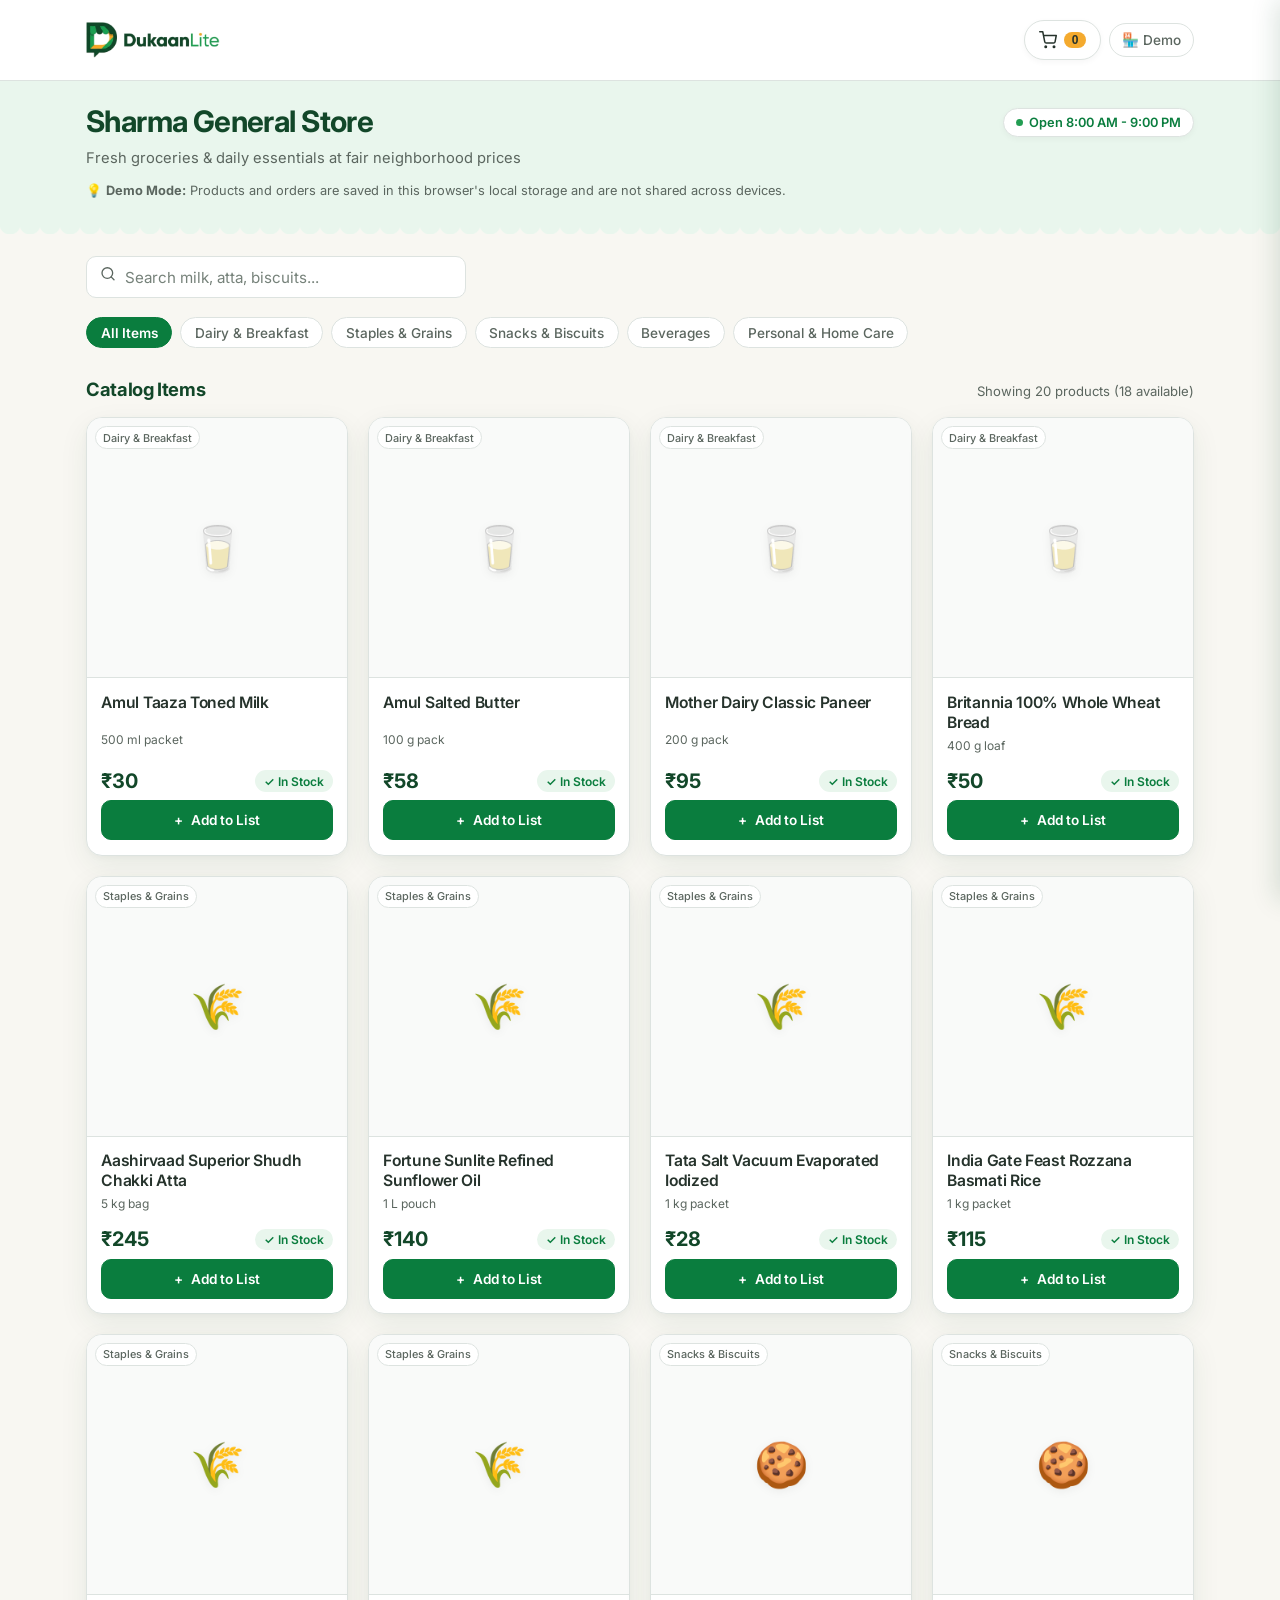
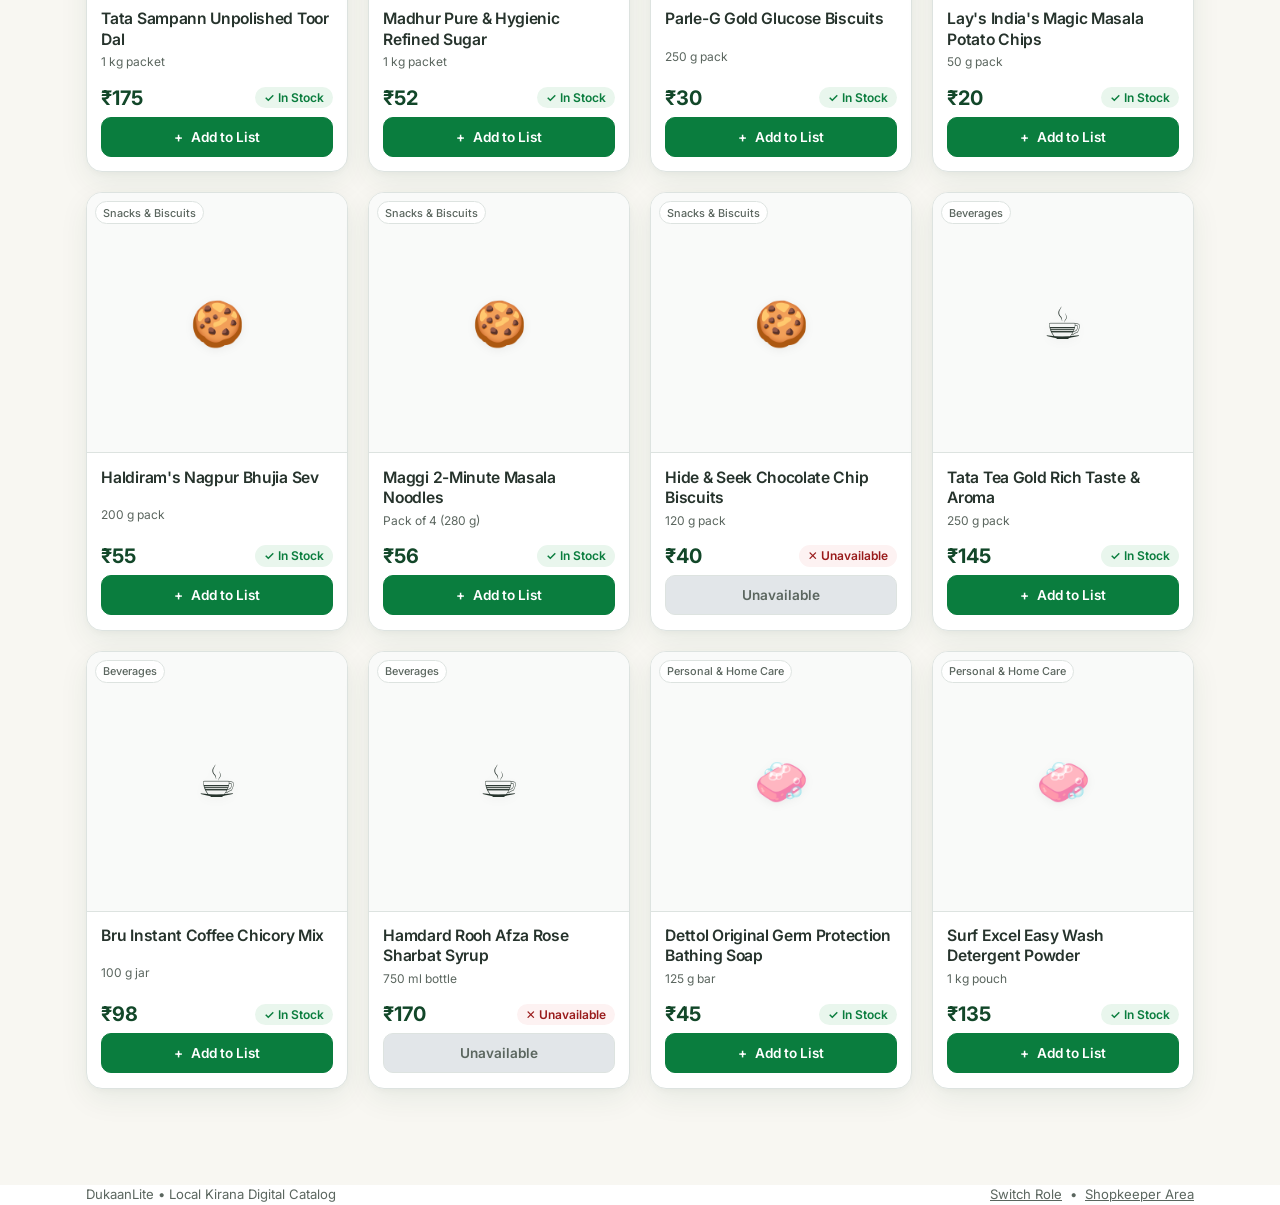
==== commit d74e9641: "feat: final UI/UX pass with official brand identity, tokens, and verified layouts" ====
--- a/customer/catalog.html
+++ b/customer/catalog.html
@@ -5,6 +5,12 @@
   <meta name="viewport" content="width=device-width, initial-scale=1.0">
   <title>Customer Catalog – DukaanLite</title>
   
+  <!-- Favicons and Brand Icons -->
+  <link rel="icon" href="../assets/brand/favicon.ico" sizes="any">
+  <link rel="icon" href="../assets/brand/favicon-32.png" type="image/png" sizes="32x32">
+  <link rel="apple-touch-icon" href="../assets/brand/icon-180.png">
+  <meta name="theme-color" content="#124729">
+
   <!-- Inter Font from Google Fonts -->
   <link rel="preconnect" href="https://fonts.googleapis.com">
   <link rel="preconnect" href="https://fonts.gstatic.com" crossorigin>
@@ -22,27 +28,17 @@
   <header class="dl-app-header" style="background: var(--dl-surface); border-bottom: 1px solid var(--dl-border);">
     <div class="container">
       <div class="dl-app-header-inner">
-        <!-- Brand: Leaf icon + DukaanLite -->
-        <a class="dl-brand" href="../index.html" aria-label="DukaanLite Home">
-          <div class="dl-brand-icon" aria-hidden="true">
-            <svg viewBox="0 0 24 24" width="26" height="26" fill="currentColor">
-              <path d="M17 8C8 10 5.9 16.17 3.82 21.34l1.89.66.95-2.3c.48.17.98.3 1.34.3C19 20 22 3 22 3c-1 2-8 2.25-13 3.25S2 11.5 2 13.5s1.75 3.75 1.75 3.75C7 8 17 8 17 8z"/>
-            </svg>
-          </div>
-          <span class="dl-brand-text">DukaanLite</span>
+        <!-- Brand: Logo full on desktop, logo mark below 480px -->
+        <a class="dl-brand-link" href="../index.html" aria-label="DukaanLite Home">
+          <img src="../assets/brand/logo-full.png" alt="DukaanLite" class="dl-logo-full" width="134" height="36">
+          <img src="../assets/brand/logo-mark.png" alt="DukaanLite" class="dl-logo-mark" width="32" height="36">
         </a>
 
-        <!-- Right Header Items: Store Status Pill + Cart Button -->
-        <div class="d-flex align-items-center gap-3">
-          <!-- Status Pill -->
-          <div class="dl-header-pill" aria-label="Store status: Sharma General Store is currently open">
-            <span id="header-shop-name">Sharma General Store</span>
-            <span style="color: var(--dl-border);">&bull;</span>
-            <span class="dl-status-dot" aria-hidden="true"></span>
-            <span class="dl-status-open">Open</span>
-          </div>
+        <!-- Right Header Items: Catalog Link, Cart Button with Marigold Badge, Subtle Shopkeeper Link -->
+        <div class="d-flex align-items-center gap-2 gap-sm-3">
+          <a href="catalog.html" class="dl-nav-link active d-none d-sm-inline" aria-current="page">Catalog</a>
 
-          <!-- Slide-in Cart Drawer Trigger -->
+          <!-- Slide-in Cart Drawer Trigger with Marigold Badge -->
           <button type="button" class="dl-header-cart-btn" id="btn-open-cart-drawer" aria-label="Open shopping cart drawer" aria-expanded="false" aria-controls="cart-drawer">
             <svg viewBox="0 0 24 24" width="18" height="18" fill="none" stroke="currentColor" stroke-width="2" stroke-linecap="round" stroke-linejoin="round" aria-hidden="true">
               <circle cx="9" cy="21" r="1"></circle>
@@ -52,6 +48,11 @@
             <span class="d-none d-sm-inline">Cart</span>
             <span class="dl-cart-badge" id="header-cart-count">0</span>
           </button>
+
+          <!-- Subtle Link to Shopkeeper Demo Area -->
+          <a href="../shopkeeper/dashboard.html" class="dl-nav-subtle" title="Shopkeeper Demo Area">
+            🏪 <span class="d-none d-sm-inline">Shopkeeper Demo</span><span class="d-inline d-sm-none">Demo</span>
+          </a>
         </div>
       </div>
     </div>
@@ -97,12 +98,9 @@
           </div>
         </div>
 
-        <!-- Role Indicator / Switch Link -->
+        <!-- Customer Welcome Greeting -->
         <div style="display: flex; align-items: center; gap: 0.5rem;">
           <span id="customer-welcome-text" class="text-dl-muted small"></span>
-          <a href="../index.html?role=shopkeeper" class="btn-dl-secondary" style="min-height: 38px; padding: 0.35rem 0.85rem; font-size: 0.85rem;">
-            <span>🏪 Shopkeeper Demo</span>
-          </a>
         </div>
       </div>
 
--- a/css/shared.css
+++ b/css/shared.css
@@ -13,11 +13,13 @@
   --dl-border: #DDE3E0;
 
   /* Greens & Brand Accents */
-  --dl-forest: #13482A;
+  --dl-forest: #124729;           /* Brand deep green: panels, sidebar, headings */
   --dl-primary: #0A7D3E;          /* Primary buttons and green text (~5:1 on white) */
-  --dl-primary-bright: #079448;   /* Icons, dots, decor only, NEVER text */
   --dl-primary-hover: #086A35;
-  --dl-ink: #0F3D26;              /* Headings, high-contrast dark green-black */
+  --dl-leaf: #229D52;             /* Decor and icons only, never small text */
+  --dl-marigold: #F4AA2E;         /* Accent, always with dark text on top */
+  --dl-primary-bright: #229D52;   /* Icons, dots, decor only, never small text */
+  --dl-ink: #124729;              /* Headings, high-contrast brand deep green */
 
   /* Neutral Typography (WCAG AA Compliant) */
   --dl-text: #26332C;             /* Body text, crisp readability */
@@ -42,10 +44,10 @@
   --dl-radius-pill: 999px;
 
   /* Elevation */
-  --dl-shadow-card: 0 10px 30px rgba(19, 72, 42, 0.07), 0 2px 8px rgba(19, 72, 42, 0.04);
-  --dl-shadow-hover: 0 14px 36px rgba(19, 72, 42, 0.12), 0 4px 12px rgba(19, 72, 42, 0.06);
+  --dl-shadow-card: 0 10px 30px rgba(18, 71, 41, 0.07), 0 2px 8px rgba(18, 71, 41, 0.04);
+  --dl-shadow-hover: 0 14px 36px rgba(18, 71, 41, 0.12), 0 4px 12px rgba(18, 71, 41, 0.06);
   --dl-shadow-sm: 0 2px 6px rgba(0, 0, 0, 0.04);
-  --dl-shadow-drawer: -4px 0 24px rgba(19, 72, 42, 0.15);
+  --dl-shadow-drawer: -4px 0 24px rgba(18, 71, 41, 0.15);
 
   /* Spacing Scale (4 / 8 / 12 / 16 / 24 / 32) */
   --dl-space-1: 4px;
@@ -200,6 +202,35 @@
   gap: var(--dl-space-3);
 }
 
+/* Brand Logo (Logo full on desktop, Logo mark below 480px) */
+.dl-brand-link {
+  display: inline-flex;
+  align-items: center;
+  text-decoration: none;
+  min-height: 36px;
+}
+
+.dl-logo-full {
+  display: inline-block;
+  height: 36px;
+  width: auto;
+}
+
+.dl-logo-mark {
+  display: none;
+  height: 36px;
+  width: auto;
+}
+
+@media (max-width: 480px) {
+  .dl-logo-full {
+    display: none;
+  }
+  .dl-logo-mark {
+    display: inline-block;
+  }
+}
+
 .dl-brand {
   display: inline-flex;
   align-items: center;
@@ -209,21 +240,6 @@
   font-weight: 700;
   font-size: 1.35rem;
   letter-spacing: -0.02em;
-}
-
-.dl-brand-icon {
-  width: 28px;
-  height: 28px;
-  color: var(--dl-primary-bright);
-  display: flex;
-  align-items: center;
-  justify-content: center;
-  flex-shrink: 0;
-}
-
-.dl-brand-text {
-  font-weight: 700;
-  color: var(--dl-forest);
 }
 
 /* Right Status Pill in Header: "Sharma General Store • Open" */
@@ -336,6 +352,24 @@
   margin-bottom: 0.35rem;
 }
 
+.dl-label-bold {
+  font-weight: 600;
+  color: var(--dl-text);
+}
+
+.dl-label-opt {
+  font-weight: 400;
+  color: var(--dl-muted);
+}
+
+.dl-role-footnote {
+  text-align: center;
+  color: var(--dl-muted);
+  font-size: 13px;
+  margin-top: 1.25rem;
+  margin-bottom: 0;
+}
+
 .dl-input {
   width: 100%;
   height: 44px;
--- a/css/customer.css
+++ b/css/customer.css
@@ -2,13 +2,27 @@
    DukaanLite - Customer Vertical Styles
    ========================================================================== */
 
-/* 1. Mint Hero Strip */
+/* 1. Mint Hero Strip with Scalloped Awning Edge */
 .dl-customer-hero {
+  position: relative;
   background: var(--dl-mint);
-  border-bottom: 1px solid rgba(10, 125, 62, 0.12);
-  padding: 1.25rem 0 1.15rem 0;
-  margin-bottom: 1.5rem;
-  width: 100%;
+  padding: 1.35rem 0 1.5rem 0;
+  margin-bottom: 2rem;
+  width: 100%;
+}
+
+.dl-customer-hero::after {
+  content: "";
+  position: absolute;
+  bottom: -10px;
+  left: 0;
+  right: 0;
+  height: 10px;
+  background-image: radial-gradient(circle at 10px 0, var(--dl-mint) 10px, transparent 11px);
+  background-size: 20px 10px;
+  background-repeat: repeat-x;
+  pointer-events: none;
+  z-index: 10;
 }
 
 .dl-shop-title {
@@ -357,8 +371,8 @@
 }
 
 .dl-cart-badge {
-  background-color: var(--dl-primary);
-  color: #FFFFFF;
+  background-color: var(--dl-marigold);
+  color: var(--dl-text);
   font-size: 0.75rem;
   font-weight: 700;
   padding: 0.15rem 0.5rem;
@@ -367,6 +381,40 @@
   text-align: center;
   line-height: 1;
   transition: transform var(--dl-transition-fast);
+}
+
+/* Header Navigation Links */
+.dl-nav-link {
+  color: var(--dl-text);
+  font-weight: 600;
+  font-size: 0.92rem;
+  text-decoration: none;
+  padding: 0.35rem 0.6rem;
+  border-radius: var(--dl-radius-btn);
+  transition: color var(--dl-transition-fast);
+}
+
+.dl-nav-link:hover, .dl-nav-link.active {
+  color: var(--dl-primary);
+}
+
+.dl-nav-subtle {
+  color: var(--dl-muted);
+  font-size: 0.85rem;
+  font-weight: 500;
+  text-decoration: none;
+  padding: 0.35rem 0.75rem;
+  border-radius: var(--dl-radius-pill);
+  border: 1px solid var(--dl-border);
+  background-color: var(--dl-surface);
+  transition: all var(--dl-transition-fast);
+  white-space: nowrap;
+}
+
+.dl-nav-subtle:hover {
+  color: var(--dl-forest);
+  border-color: var(--dl-forest);
+  background-color: var(--dl-mint);
 }
 
 .dl-cart-badge.pop {
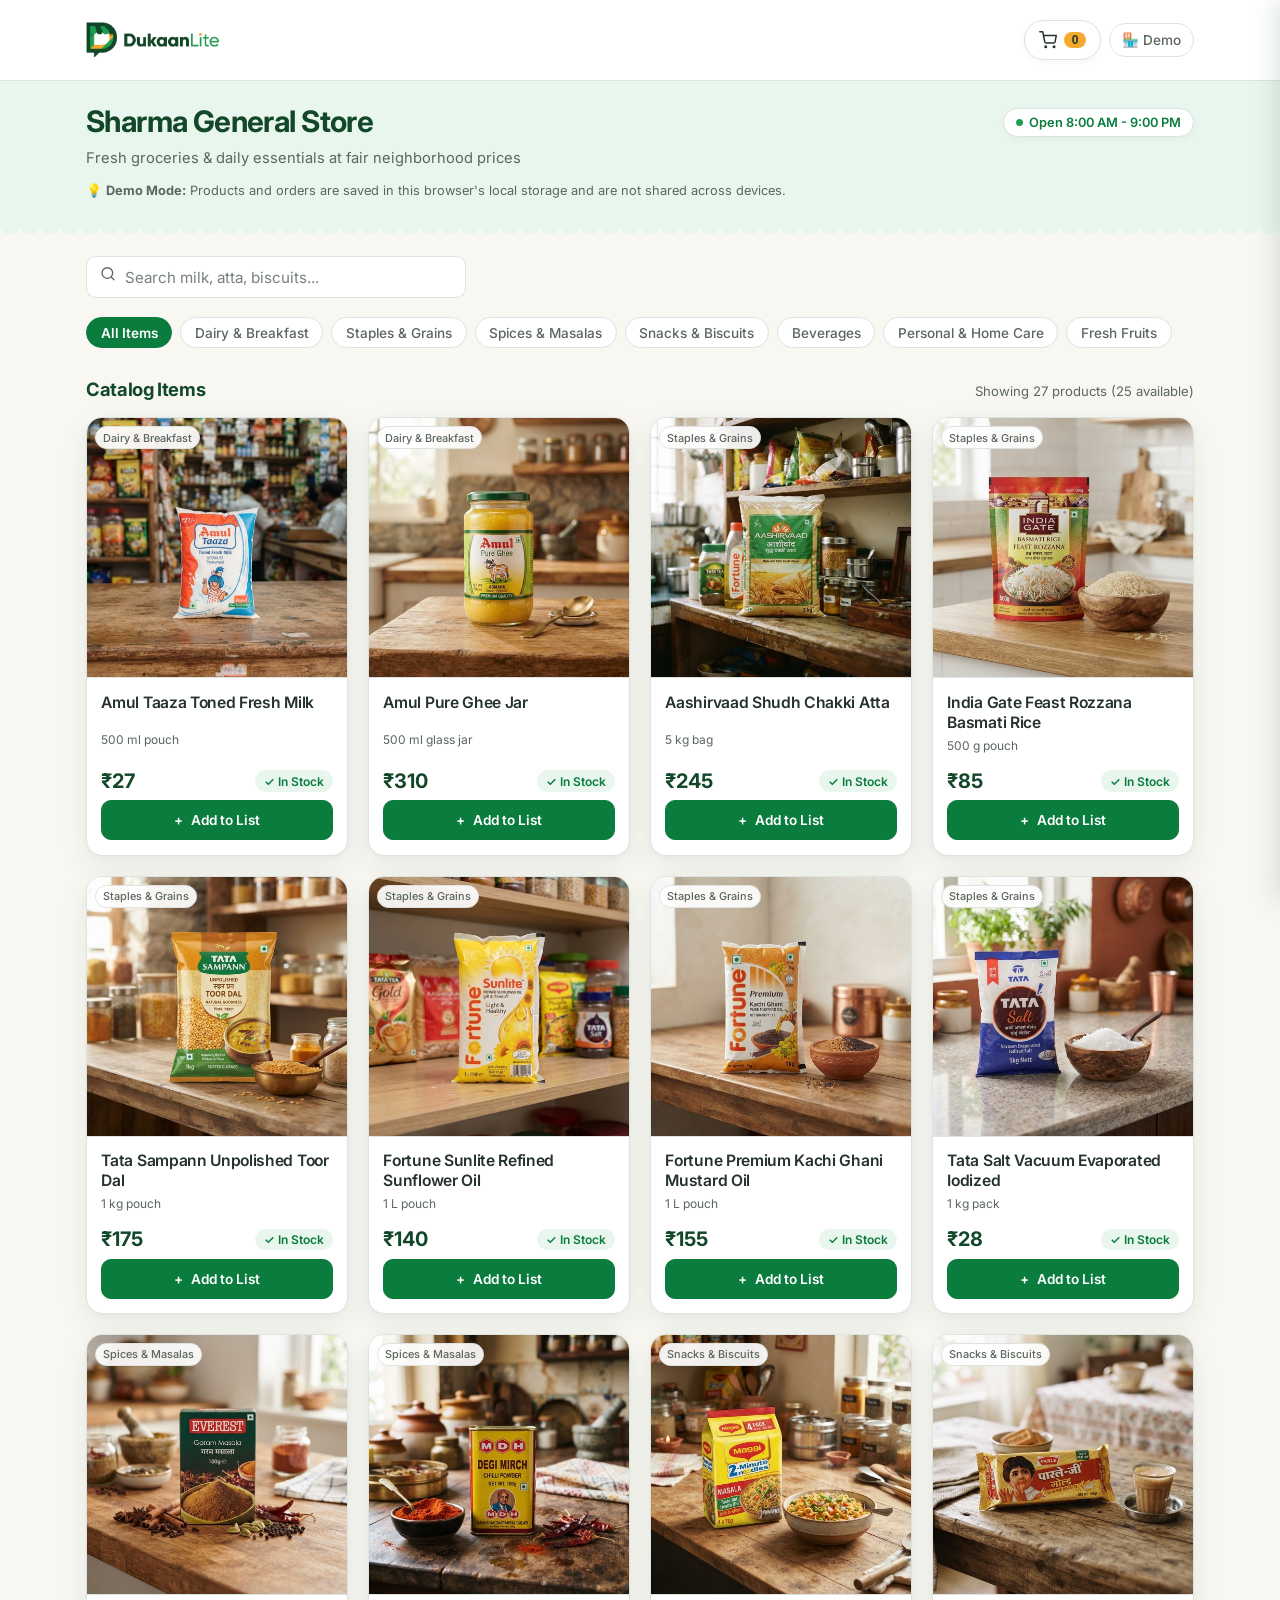
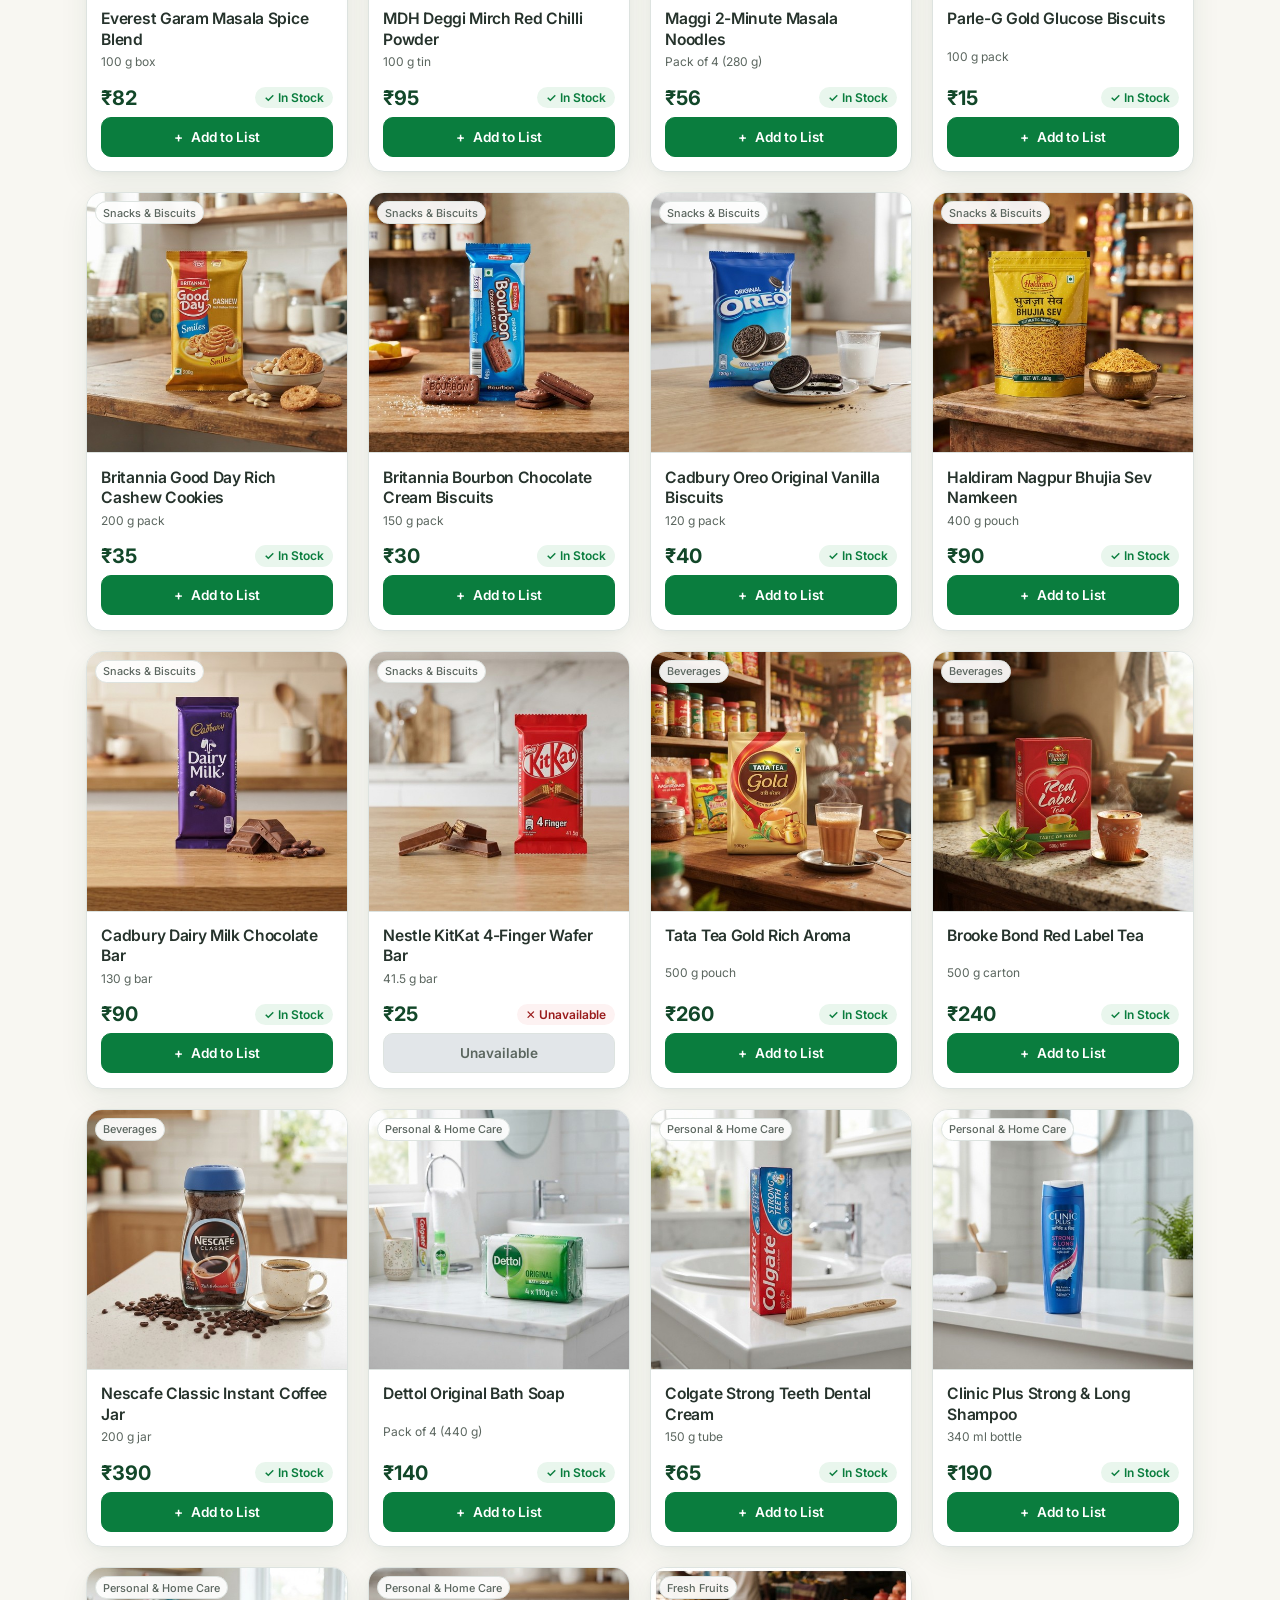
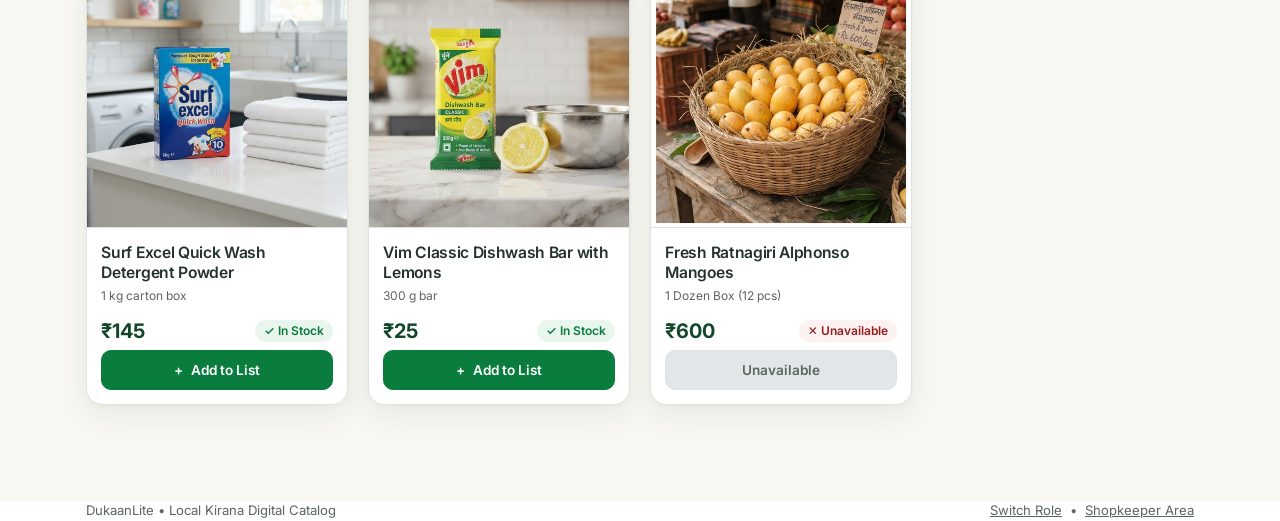
==== commit 1accd009: "feat: integrate 27 authentic studio product photos and categories" ====
--- a/customer/catalog.html
+++ b/customer/catalog.html
@@ -109,9 +109,11 @@
         <button type="button" class="dl-category-pill active" data-category="ALL">All Items</button>
         <button type="button" class="dl-category-pill" data-category="Dairy & Breakfast">Dairy &amp; Breakfast</button>
         <button type="button" class="dl-category-pill" data-category="Staples & Grains">Staples &amp; Grains</button>
+        <button type="button" class="dl-category-pill" data-category="Spices & Masalas">Spices &amp; Masalas</button>
         <button type="button" class="dl-category-pill" data-category="Snacks & Biscuits">Snacks &amp; Biscuits</button>
         <button type="button" class="dl-category-pill" data-category="Beverages">Beverages</button>
         <button type="button" class="dl-category-pill" data-category="Personal & Home Care">Personal &amp; Home Care</button>
+        <button type="button" class="dl-category-pill" data-category="Fresh Fruits">Fresh Fruits</button>
       </nav>
     </div>
 
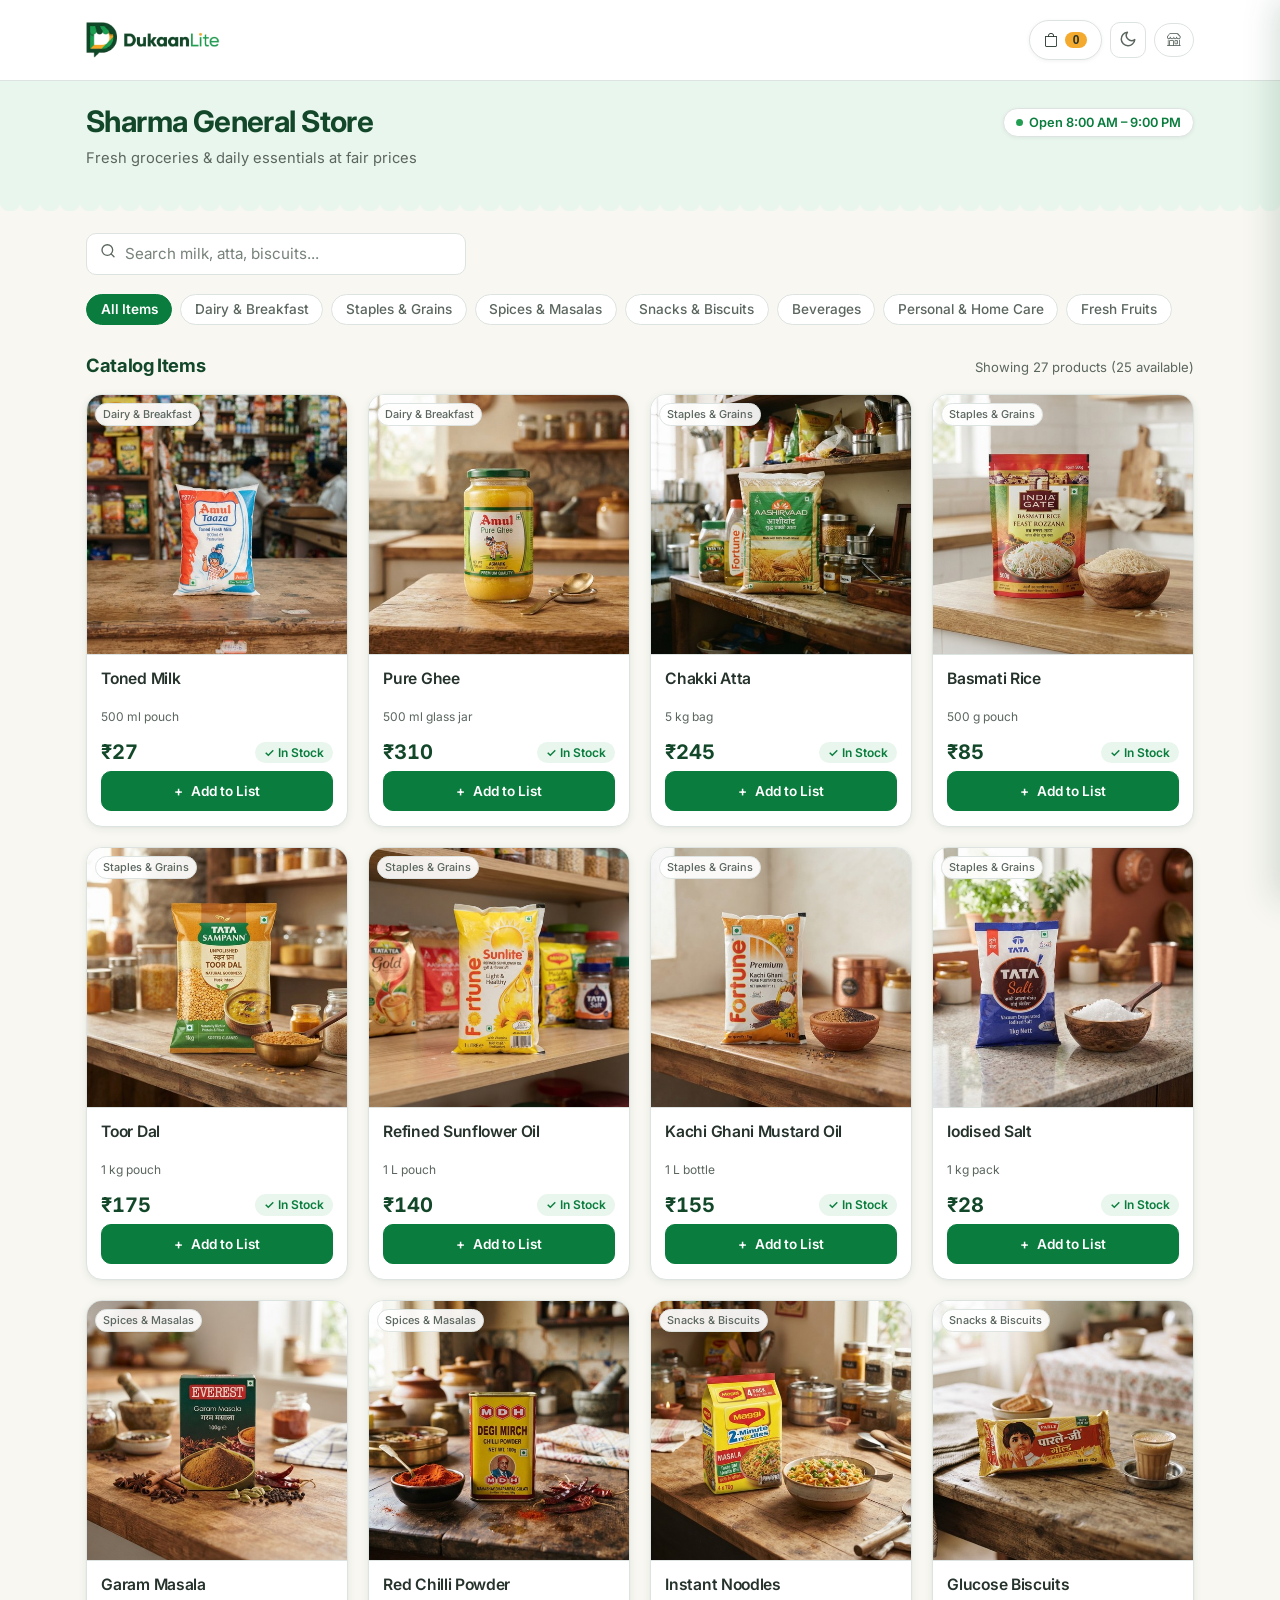
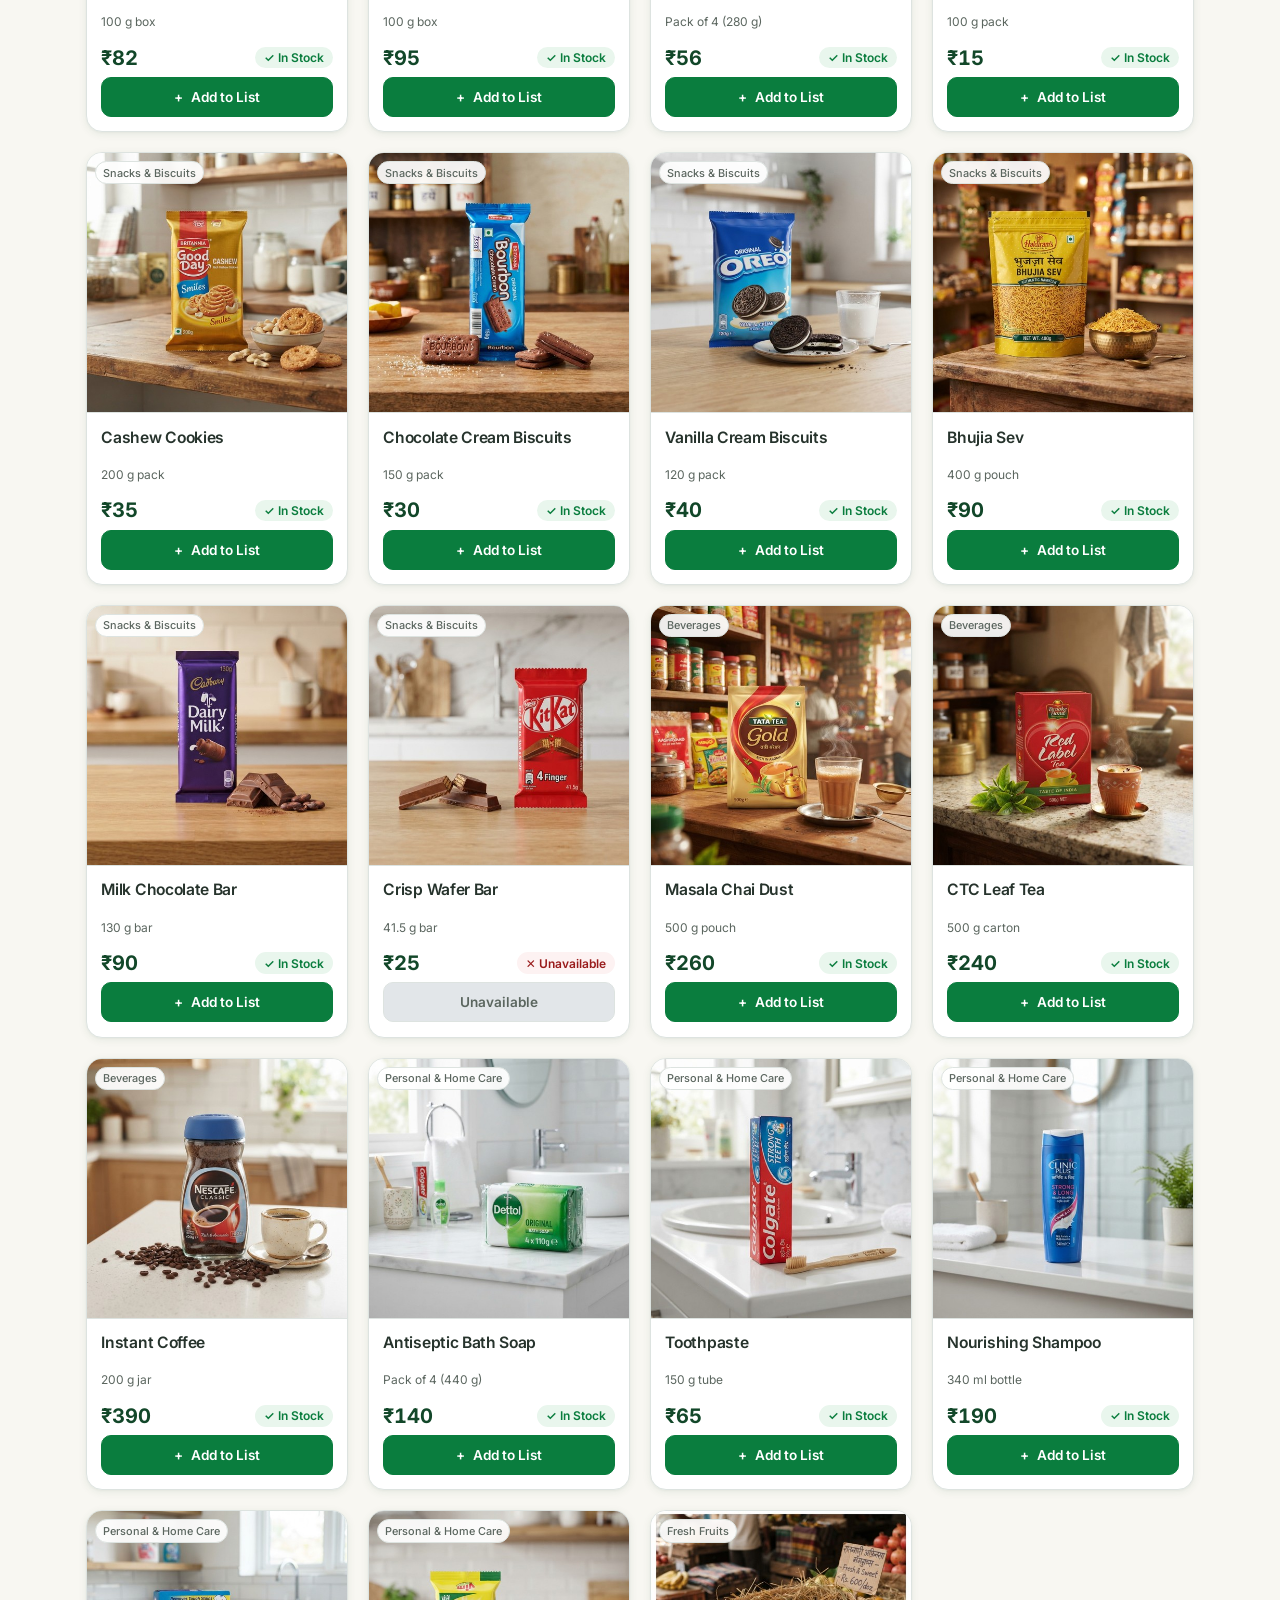
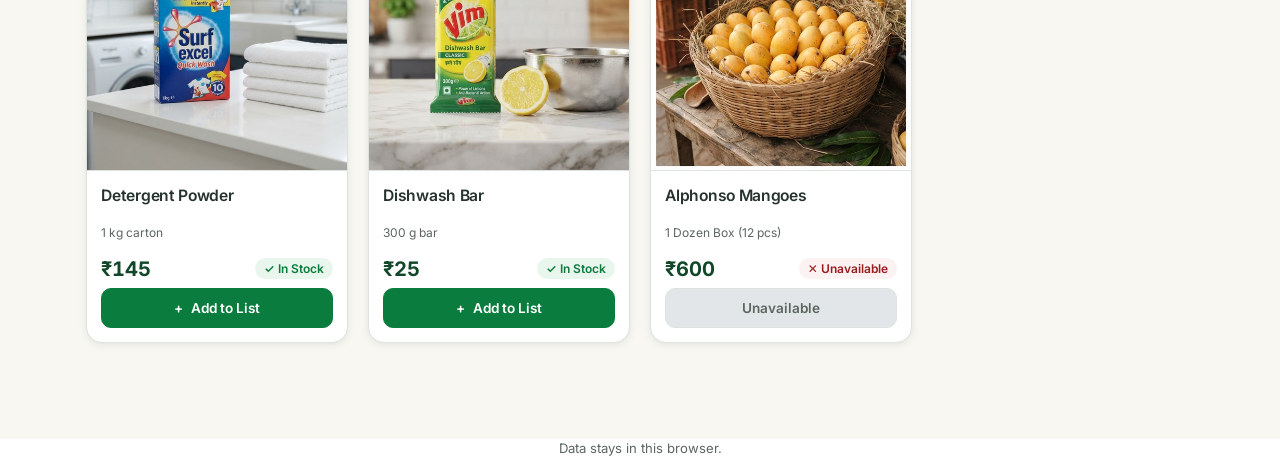
==== commit f4cc1934: "feat(stage-a): cleanup demo indicators, tokens, dark mode, brand-free products" ====
--- a/customer/catalog.html
+++ b/customer/catalog.html
@@ -4,7 +4,16 @@
   <meta charset="UTF-8">
   <meta name="viewport" content="width=device-width, initial-scale=1.0">
   <title>Customer Catalog – DukaanLite</title>
-  
+
+  <!-- Pre-paint theme: runs before CSS to prevent flash -->
+  <script>
+    (function(){
+      var t=localStorage.getItem('dukaanlite_theme_v1');
+      var d=window.matchMedia&&window.matchMedia('(prefers-color-scheme: dark)').matches;
+      document.documentElement.setAttribute('data-theme',t||(d?'dark':'light'));
+    })();
+  </script>
+
   <!-- Favicons and Brand Icons -->
   <link rel="icon" href="../assets/brand/favicon.ico" sizes="any">
   <link rel="icon" href="../assets/brand/favicon-32.png" type="image/png" sizes="32x32">
@@ -15,7 +24,10 @@
   <link rel="preconnect" href="https://fonts.googleapis.com">
   <link rel="preconnect" href="https://fonts.gstatic.com" crossorigin>
   <link href="https://fonts.googleapis.com/css2?family=Inter:wght@400;500;600;700&display=swap" rel="stylesheet">
-  
+
+  <!-- Bootstrap Icons -->
+  <link rel="stylesheet" href="https://cdn.jsdelivr.net/npm/bootstrap-icons@1.11.3/font/bootstrap-icons.min.css">
+
   <!-- DukaanLite Shared & Customer Styles -->
   <link rel="stylesheet" href="../css/shared.css">
   <link rel="stylesheet" href="../css/customer.css">
@@ -30,28 +42,32 @@
       <div class="dl-app-header-inner">
         <!-- Brand: Logo full on desktop, logo mark below 480px -->
         <a class="dl-brand-link" href="../index.html" aria-label="DukaanLite Home">
-          <img src="../assets/brand/logo-full.png" alt="DukaanLite" class="dl-logo-full" width="134" height="36">
-          <img src="../assets/brand/logo-mark.png" alt="DukaanLite" class="dl-logo-mark" width="32" height="36">
+          <img src="../assets/brand/logo-full.png" alt="DukaanLite" class="dl-logo-full" width="134" height="36"
+               data-logo-light="../assets/brand/logo-full.png" data-logo-dark="../assets/brand/logo-full-dark.png">
+          <img src="../assets/brand/logo-mark.png" alt="DukaanLite" class="dl-logo-mark" width="32" height="36"
+               data-logo-light="../assets/brand/logo-mark.png" data-logo-dark="../assets/brand/logo-mark-dark.png">
         </a>
 
-        <!-- Right Header Items: Catalog Link, Cart Button with Marigold Badge, Subtle Shopkeeper Link -->
+        <!-- Right Header Items: Cart Button, Theme Toggle, Shopkeeper link -->
         <div class="d-flex align-items-center gap-2 gap-sm-3">
-          <a href="catalog.html" class="dl-nav-link active d-none d-sm-inline" aria-current="page">Catalog</a>
-
           <!-- Slide-in Cart Drawer Trigger with Marigold Badge -->
           <button type="button" class="dl-header-cart-btn" id="btn-open-cart-drawer" aria-label="Open shopping cart drawer" aria-expanded="false" aria-controls="cart-drawer">
-            <svg viewBox="0 0 24 24" width="18" height="18" fill="none" stroke="currentColor" stroke-width="2" stroke-linecap="round" stroke-linejoin="round" aria-hidden="true">
-              <circle cx="9" cy="21" r="1"></circle>
-              <circle cx="20" cy="21" r="1"></circle>
-              <path d="M1 1h4l2.68 13.39a2 2 0 0 0 2 1.61h9.72a2 2 0 0 0 2-1.61L23 6H6"></path>
-            </svg>
+            <i class="bi bi-bag" aria-hidden="true"></i>
             <span class="d-none d-sm-inline">Cart</span>
             <span class="dl-cart-badge" id="header-cart-count">0</span>
           </button>
 
-          <!-- Subtle Link to Shopkeeper Demo Area -->
-          <a href="../shopkeeper/dashboard.html" class="dl-nav-subtle" title="Shopkeeper Demo Area">
-            🏪 <span class="d-none d-sm-inline">Shopkeeper Demo</span><span class="d-inline d-sm-none">Demo</span>
+          <!-- Theme Toggle -->
+          <button type="button" class="dl-theme-toggle" aria-label="Switch to dark mode">
+            <span class="dl-theme-icon">
+              <svg viewBox="0 0 24 24" width="18" height="18" fill="none" stroke="currentColor" stroke-width="2" stroke-linecap="round" stroke-linejoin="round" aria-hidden="true"><path d="M21 12.79A9 9 0 1 1 11.21 3 7 7 0 0 0 21 12.79z"></path></svg>
+            </span>
+          </button>
+
+          <!-- For Shopkeepers: text link with store icon -->
+          <a href="../shopkeeper/dashboard.html" class="dl-nav-subtle" title="Shopkeeper portal">
+            <i class="bi bi-shop" aria-hidden="true"></i>
+            <span class="d-none d-sm-inline">For shopkeepers</span>
           </a>
         </div>
       </div>
@@ -72,9 +88,6 @@
         <p class="dl-shop-tagline" id="hero-shop-tagline">
           Fresh groceries &amp; daily essentials at fair neighborhood prices
         </p>
-        <div class="dl-demo-note">
-          <span>💡 <strong>Demo Mode:</strong> Products and orders are saved in this browser's local storage and are not shared across devices.</span>
-        </div>
       </div>
     </div>
   </section>
@@ -179,17 +192,13 @@
 
   <!-- Shared Footer -->
   <footer class="mt-auto py-3 text-center text-dl-muted small border-top" style="background: var(--dl-surface);">
-    <div class="container" style="display: flex; flex-wrap: wrap; justify-content: space-between; align-items: center; gap: 0.5rem;">
-      <span>DukaanLite &bull; Local Kirana Digital Catalog</span>
-      <span>
-        <a href="../index.html" class="text-dl-muted" style="text-decoration: underline;">Switch Role</a>
-        &nbsp;&bull;&nbsp;
-        <a href="../shopkeeper/dashboard.html" class="text-dl-muted" style="text-decoration: underline;">Shopkeeper Area</a>
-      </span>
+    <div class="container">
+      <span>Data stays in this browser.</span>
     </div>
   </footer>
 
   <!-- Scripts -->
+  <script src="../js/shared/theme.js"></script>
   <script src="../js/shared/storage.js"></script>
   <script src="../js/shared/ui.js"></script>
   <script src="../js/customer/catalog.js"></script>
--- a/css/shared.css
+++ b/css/shared.css
@@ -1,29 +1,29 @@
 /* ==========================================================================
    DukaanLite - Core Design System & Tokens
-   Matching Design Reference (docs/design/login-reference.png)
    ========================================================================== */
 
-/* 1. Design Tokens (CSS Variables) */
+/* 1. Design Tokens — Light Mode (default) */
 :root {
   /* Surface & Background */
   --dl-bg: #F8F7F2;
   --dl-surface: #FFFFFF;
+  --dl-surface-2: #F3F5F3;
   --dl-track: #E2E6E9;
   --dl-mint: #E9F6ED;
   --dl-border: #DDE3E0;
 
   /* Greens & Brand Accents */
-  --dl-forest: #124729;           /* Brand deep green: panels, sidebar, headings */
+  --dl-forest: #124729;           /* Brand deep green: panels, sidebar */
   --dl-primary: #0A7D3E;          /* Primary buttons and green text (~5:1 on white) */
   --dl-primary-hover: #086A35;
   --dl-leaf: #229D52;             /* Decor and icons only, never small text */
-  --dl-marigold: #F4AA2E;         /* Accent, always with dark text on top */
-  --dl-primary-bright: #229D52;   /* Icons, dots, decor only, never small text */
-  --dl-ink: #124729;              /* Headings, high-contrast brand deep green */
-
-  /* Neutral Typography (WCAG AA Compliant) */
-  --dl-text: #26332C;             /* Body text, crisp readability */
-  --dl-muted: #5B665F;            /* Muted labels (Passes 4.5:1 on white & #F8F7F2) */
+  --dl-marigold: #F4AA2E;         /* Accent: always with dark text on top */
+  --dl-primary-bright: #229D52;   /* Icons, dots, decor only */
+  --dl-ink: #124729;              /* Headings */
+
+  /* Neutral Typography (WCAG AA) */
+  --dl-text: #26332C;
+  --dl-muted: #5B665F;            /* 4.5:1 on white and #F8F7F2 */
   --dl-placeholder: #76827A;
 
   /* Feedback */
@@ -43,13 +43,14 @@
   --dl-radius-input: 10px;
   --dl-radius-pill: 999px;
 
-  /* Elevation */
-  --dl-shadow-card: 0 10px 30px rgba(18, 71, 41, 0.07), 0 2px 8px rgba(18, 71, 41, 0.04);
+  /* Elevation — one level only, for floating elements */
+  --dl-shadow-card: 0 2px 8px rgba(18, 71, 41, 0.08), 0 1px 3px rgba(18, 71, 41, 0.04);
+  --dl-shadow-float: 0 8px 24px rgba(18, 71, 41, 0.14), 0 2px 8px rgba(18, 71, 41, 0.07);
   --dl-shadow-hover: 0 14px 36px rgba(18, 71, 41, 0.12), 0 4px 12px rgba(18, 71, 41, 0.06);
-  --dl-shadow-sm: 0 2px 6px rgba(0, 0, 0, 0.04);
-  --dl-shadow-drawer: -4px 0 24px rgba(18, 71, 41, 0.15);
-
-  /* Spacing Scale (4 / 8 / 12 / 16 / 24 / 32) */
+  --dl-shadow-sm: 0 1px 4px rgba(0, 0, 0, 0.06);
+  --dl-shadow-drawer: -4px 0 32px rgba(18, 71, 41, 0.18);
+
+  /* Spacing Scale: 4 / 8 / 12 / 16 / 24 / 32 */
   --dl-space-1: 4px;
   --dl-space-2: 8px;
   --dl-space-3: 12px;
@@ -57,12 +58,77 @@
   --dl-space-5: 24px;
   --dl-space-6: 32px;
 
-  /* Minimum Accessible Touch Target */
+  /* Touch targets */
   --touch-target-min: 44px;
 
-  /* Transitions */
+  /* Motion tokens */
+  --dl-ease-out: cubic-bezier(.2,.8,.2,1);
+  --dl-dur-fast: 150ms;
+  --dl-dur-base: 250ms;
+  --dl-dur-slow: 400ms;
   --dl-transition-fast: 150ms ease;
-  --dl-transition-normal: 220ms cubic-bezier(0.16, 1, 0.3, 1);
+  --dl-transition-normal: 250ms var(--dl-ease-out);
+}
+
+/* 1b. Dark Mode Tokens */
+[data-theme="dark"] {
+  --dl-bg: #0F1A14;
+  --dl-surface: #16241C;
+  --dl-surface-2: #1D2E24;
+  --dl-track: #2A3D32;
+  --dl-mint: #152B1E;
+  --dl-border: #2A3D32;
+
+  --dl-forest: #0B2417;
+  --dl-primary: #3DBE75;          /* 4.5:1 on #16241C */
+  --dl-primary-hover: #35A866;
+  --dl-leaf: #3DBE75;
+  --dl-marigold: #F4AA2E;         /* unchanged — always with dark text */
+  --dl-primary-bright: #3DBE75;
+  --dl-ink: #E8EFE9;
+
+  --dl-text: #E8EFE9;
+  --dl-muted: #9DB0A3;            /* 4.5:1 on #16241C */
+  --dl-placeholder: #6E8A7A;
+
+  --dl-warning: #FFC107;
+  --dl-warning-bg: #2B2000;
+  --dl-warning-text: #FFD766;
+  --dl-error: #F87171;
+  --dl-error-bg: #2A0A0A;
+  --dl-error-text: #FCA5A5;
+
+  --dl-shadow-card: 0 2px 8px rgba(0,0,0,0.3), 0 1px 3px rgba(0,0,0,0.2);
+  --dl-shadow-float: 0 8px 24px rgba(0,0,0,0.4), 0 2px 8px rgba(0,0,0,0.25);
+  --dl-shadow-hover: 0 14px 36px rgba(0,0,0,0.45), 0 4px 12px rgba(0,0,0,0.3);
+  --dl-shadow-sm: 0 1px 4px rgba(0,0,0,0.25);
+  --dl-shadow-drawer: -4px 0 32px rgba(0,0,0,0.5);
+}
+
+/* 1c. Cross-page view transitions (progressive enhancement) */
+@view-transition { navigation: auto; }
+
+::view-transition-old(root) {
+  animation: dl-fade-slide-out var(--dl-dur-base) var(--dl-ease-out);
+}
+::view-transition-new(root) {
+  animation: dl-fade-slide-in var(--dl-dur-base) var(--dl-ease-out);
+}
+
+@keyframes dl-fade-slide-out {
+  from { opacity: 1; transform: translateY(0); }
+  to   { opacity: 0; transform: translateY(-8px); }
+}
+@keyframes dl-fade-slide-in {
+  from { opacity: 0; transform: translateY(8px); }
+  to   { opacity: 1; transform: translateY(0); }
+}
+
+/* Colour crossfade on theme toggle */
+html {
+  transition:
+    background-color var(--dl-dur-base) var(--dl-ease-out),
+    color var(--dl-dur-base) var(--dl-ease-out);
 }
 
 /* 2. Global Resets & Base Styles */
@@ -140,6 +206,19 @@
   margin-top: 0;
 }
 
+/* Tabular numbers for all monetary amounts, item counts, badges, and times */
+.dl-tabular-nums,
+.dl-product-price,
+.dl-cart-total-val,
+.dl-cart-badge,
+.dl-stat-number,
+.dl-stat-val,
+.dl-price,
+.dl-badge,
+.dl-count {
+  font-variant-numeric: tabular-nums;
+}
+
 h1 { font-size: clamp(1.4rem, 3.5vw, 2rem); font-weight: 700; }
 h2 { font-size: clamp(1.2rem, 3vw, 1.5rem); font-weight: 600; }
 h3 { font-size: clamp(1.05rem, 2.5vw, 1.25rem); font-weight: 600; }
@@ -645,4 +724,92 @@
     transition-duration: 0.01ms !important;
     scroll-behavior: auto !important;
   }
-}
+  ::view-transition-old(root),
+  ::view-transition-new(root) {
+    animation: none !important;
+  }
+}
+
+/* 14. Dark Mode Component Overrides */
+[data-theme="dark"] .skeleton-box {
+  background: linear-gradient(90deg, #1D2E24 25%, #243528 50%, #1D2E24 75%);
+  background-size: 200% 100%;
+}
+
+[data-theme="dark"] .dukaan-toast {
+  background: var(--dl-surface);
+  border-color: var(--dl-border);
+  color: var(--dl-text);
+}
+
+[data-theme="dark"] .status-pending   { background: #2B1A00; color: #FFD766; }
+[data-theme="dark"] .status-confirmed { background: #001A2B; color: #7ECAFF; }
+[data-theme="dark"] .status-preparing { background: #1A0B2E; color: #C4A5FF; }
+[data-theme="dark"] .status-ready     { background: #0A2B14; color: #6EE7A0; }
+[data-theme="dark"] .status-completed { background: #0A2B14; color: #3DBE75; }
+[data-theme="dark"] .status-cancelled { background: #2A0A0A; color: #FCA5A5; }
+
+[data-theme="dark"] .dl-badge-in-stock {
+  background-color: #0A2B14;
+  color: #3DBE75;
+}
+[data-theme="dark"] .dl-badge-out-stock {
+  background-color: var(--dl-error-bg);
+  color: var(--dl-error-text);
+}
+
+[data-theme="dark"] .dl-category-pill {
+  background-color: var(--dl-surface-2);
+  border-color: var(--dl-border);
+  color: var(--dl-muted);
+}
+[data-theme="dark"] .dl-category-pill:hover {
+  background-color: #152B1E;
+  border-color: var(--dl-primary);
+  color: var(--dl-primary);
+}
+[data-theme="dark"] .dl-category-pill.active {
+  background-color: var(--dl-primary);
+  border-color: var(--dl-primary);
+  color: #0B1F14;
+}
+
+[data-theme="dark"] .dl-mint-strip {
+  background-color: var(--dl-mint);
+  border-color: rgba(61, 190, 117, 0.15);
+}
+
+[data-theme="dark"] .dl-segmented-toggle {
+  background: var(--dl-surface-2);
+  border-color: var(--dl-border);
+}
+[data-theme="dark"] .dl-toggle-btn.active {
+  background-color: var(--dl-surface);
+  color: var(--dl-primary);
+}
+
+/* 15. Theme Toggle Button */
+.dl-theme-toggle {
+  display: inline-flex;
+  align-items: center;
+  justify-content: center;
+  width: 36px;
+  height: 36px;
+  border: 1px solid var(--dl-border);
+  border-radius: var(--dl-radius-btn);
+  background: transparent;
+  color: var(--dl-muted);
+  cursor: pointer;
+  transition: background-color var(--dl-dur-fast) ease, color var(--dl-dur-fast) ease, border-color var(--dl-dur-fast) ease;
+  flex-shrink: 0;
+}
+.dl-theme-toggle:hover {
+  background-color: var(--dl-mint);
+  color: var(--dl-primary);
+  border-color: var(--dl-primary);
+}
+[data-theme="dark"] .dl-theme-toggle:hover {
+  background-color: var(--dl-surface-2);
+  color: var(--dl-primary);
+  border-color: var(--dl-primary);
+}
--- a/css/customer.css
+++ b/css/customer.css
@@ -653,3 +653,77 @@
   gap: 0.45rem;
   flex: 1;
 }
+
+/* ============================================================
+   Dark Mode Overrides – Customer
+   ============================================================ */
+[data-theme="dark"] .dl-customer-hero {
+  background: linear-gradient(135deg, #0B2417 0%, #0F1E16 60%, #0F1A14 100%);
+  border-bottom-color: var(--dl-border);
+}
+
+[data-theme="dark"] .dl-shop-title {
+  color: var(--dl-ink);
+}
+
+[data-theme="dark"] .dl-open-chip {
+  background-color: var(--dl-surface-2);
+  border-color: var(--dl-border);
+  color: var(--dl-text);
+}
+
+[data-theme="dark"] .dl-product-card {
+  background: var(--dl-surface);
+  border-color: var(--dl-border);
+}
+
+[data-theme="dark"] .dl-product-image-wrap {
+  background-color: #1D2E24;
+  border-bottom-color: var(--dl-border);
+}
+
+[data-theme="dark"] .dl-cart-drawer {
+  background: var(--dl-surface);
+  border-left-color: var(--dl-border);
+}
+
+[data-theme="dark"] .dl-drawer-header {
+  background: var(--dl-surface);
+  border-bottom-color: var(--dl-border);
+}
+
+[data-theme="dark"] .dl-drawer-footer {
+  background: var(--dl-surface);
+  border-top-color: var(--dl-border);
+}
+
+[data-theme="dark"] .dl-cart-item {
+  border-bottom-color: var(--dl-border);
+}
+
+[data-theme="dark"] .dl-search-wrap {
+  background: var(--dl-surface-2);
+  border-color: var(--dl-border);
+}
+
+[data-theme="dark"] .dl-input,
+[data-theme="dark"] .dl-search-input {
+  background: var(--dl-surface-2);
+  border-color: var(--dl-border);
+  color: var(--dl-text);
+}
+
+[data-theme="dark"] .dl-app-header {
+  background: var(--dl-surface);
+  border-bottom-color: var(--dl-border);
+}
+
+[data-theme="dark"] .dl-header-cart-btn {
+  background: var(--dl-surface-2);
+  border-color: var(--dl-border);
+  color: var(--dl-text);
+}
+
+[data-theme="dark"] .dl-nav-subtle {
+  color: var(--dl-muted);
+}
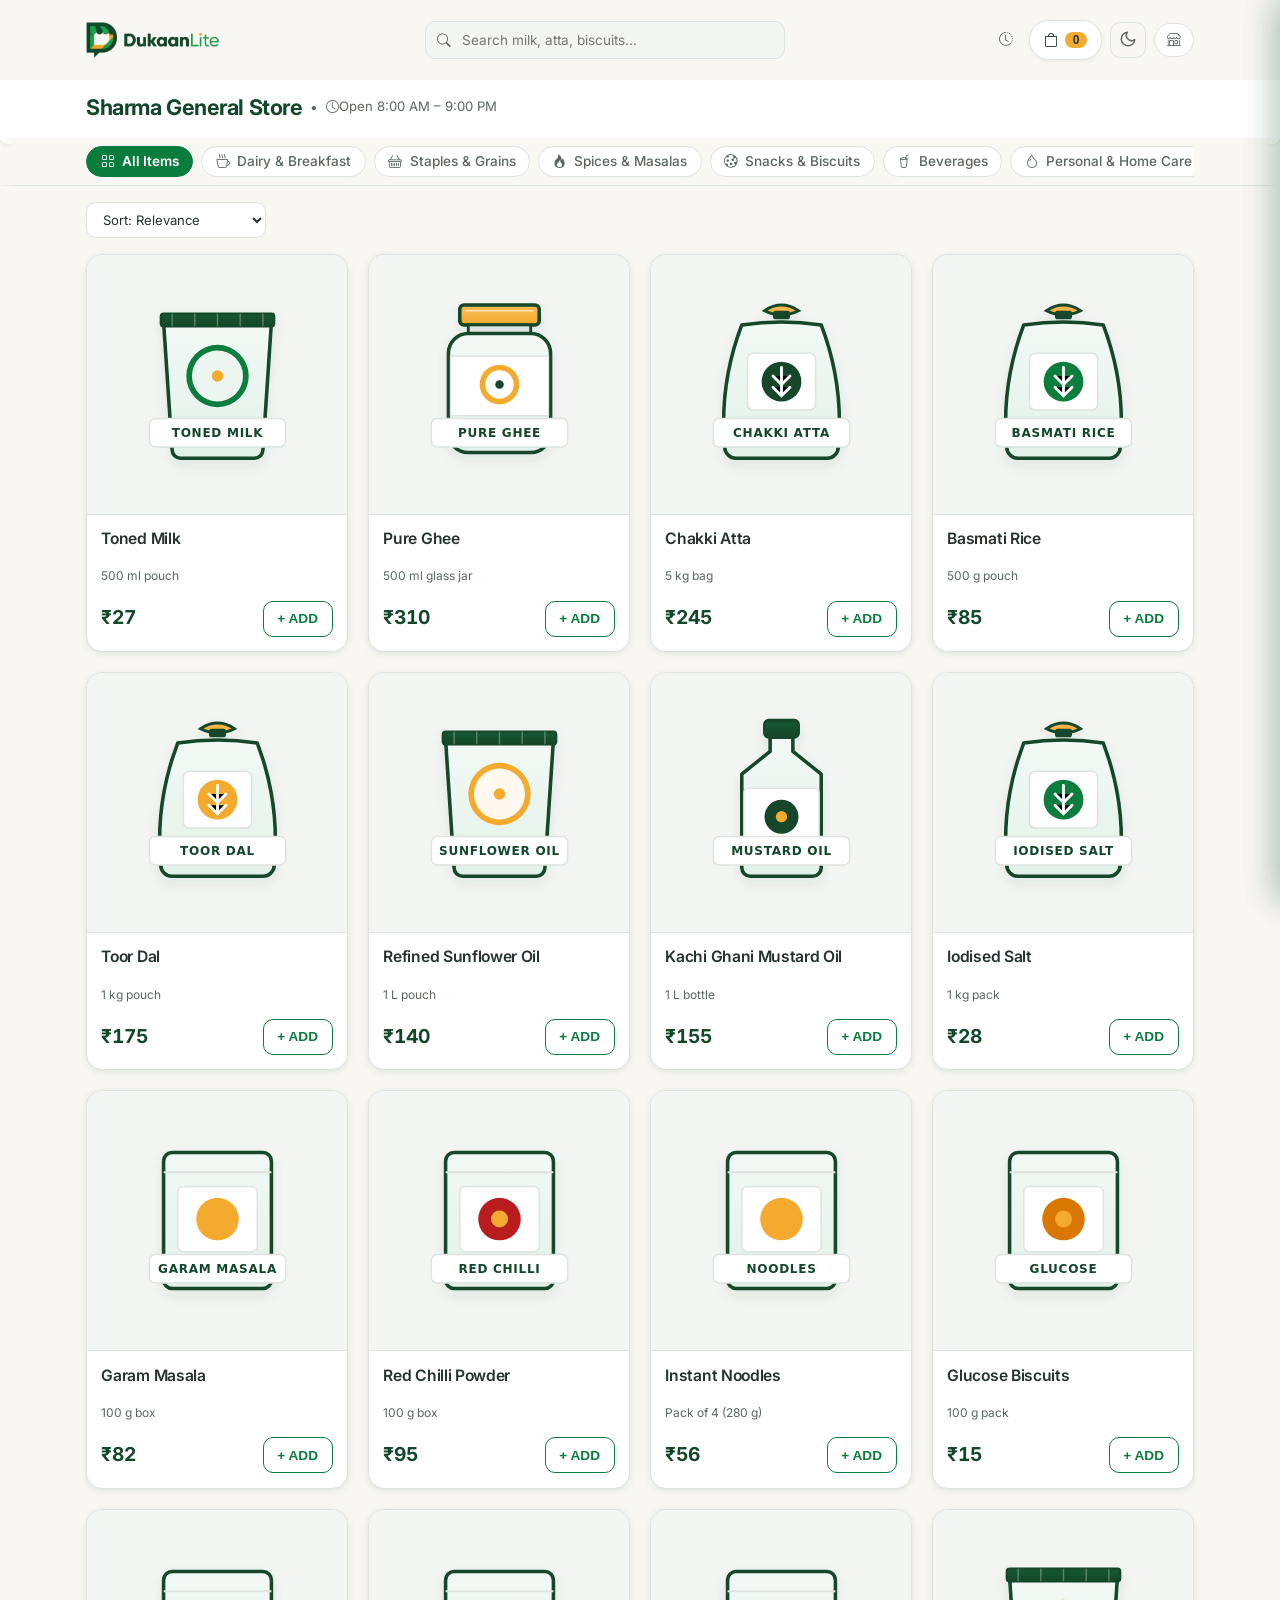
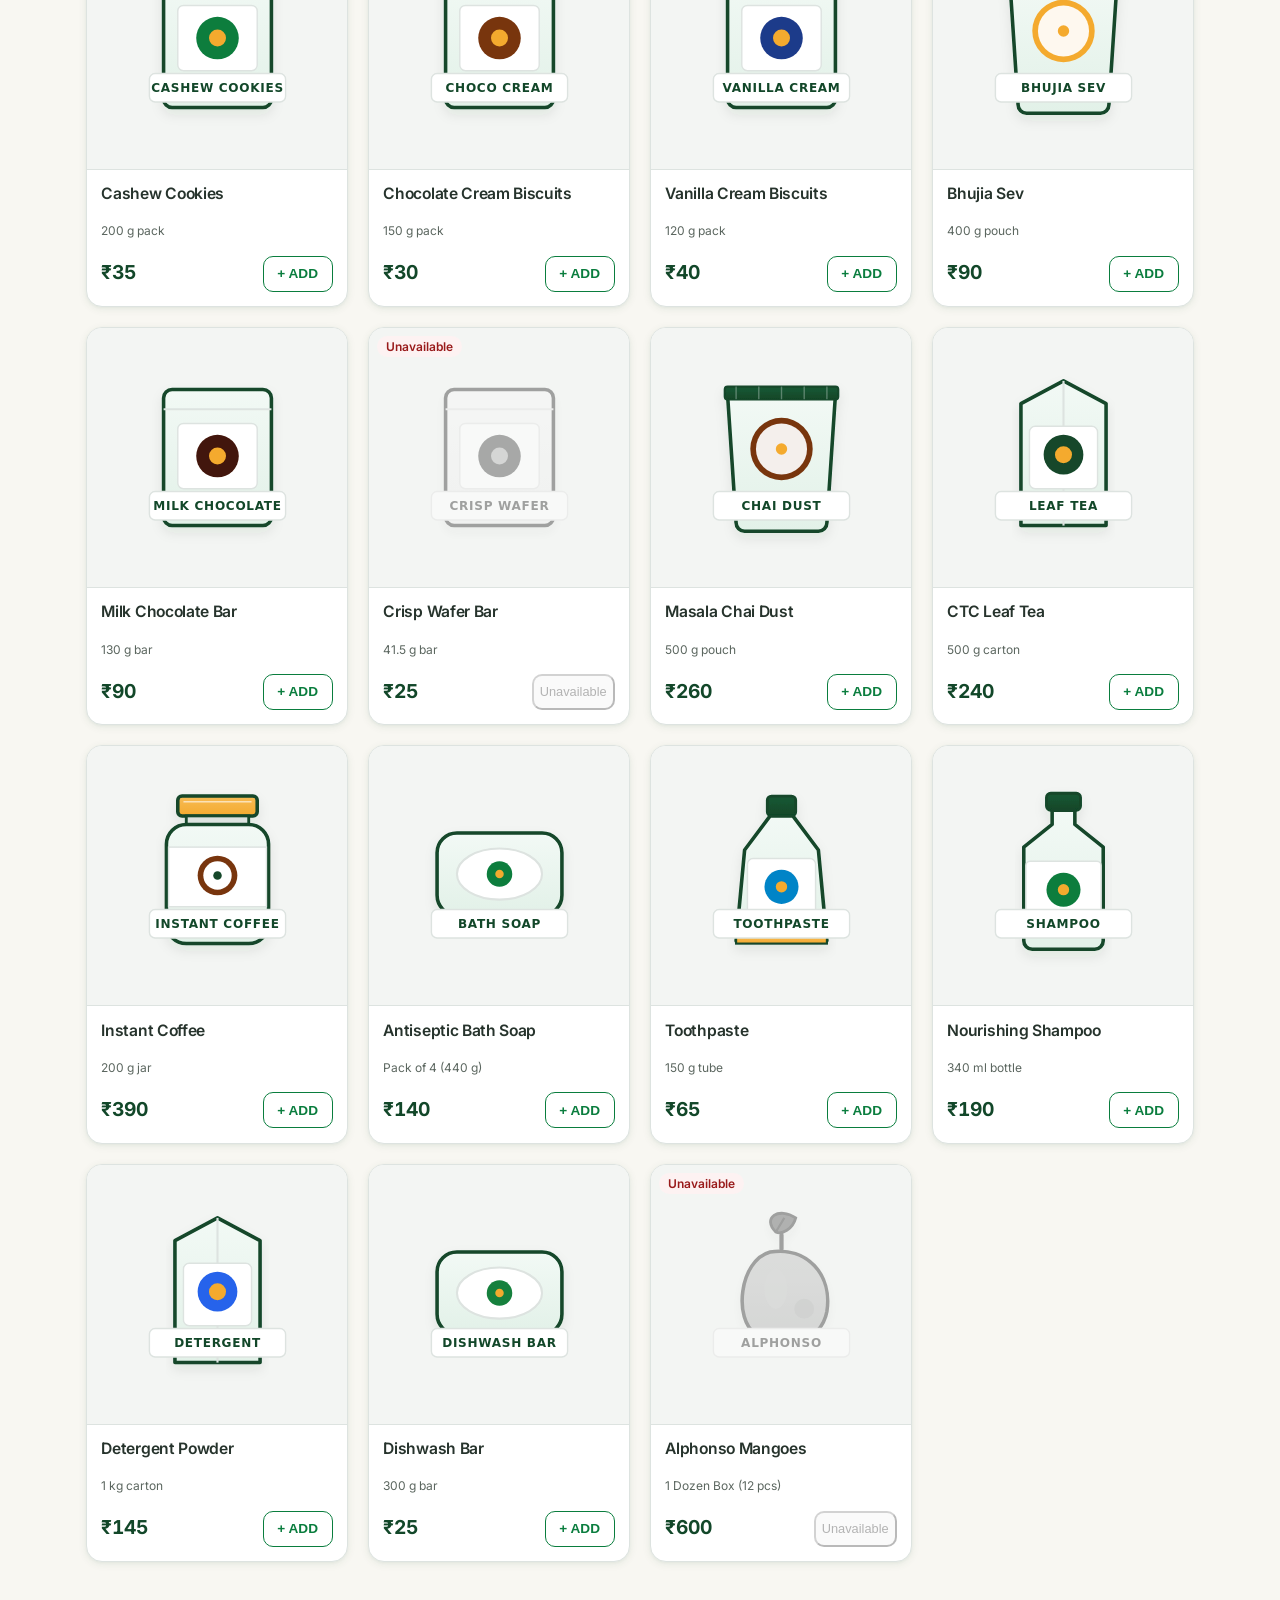
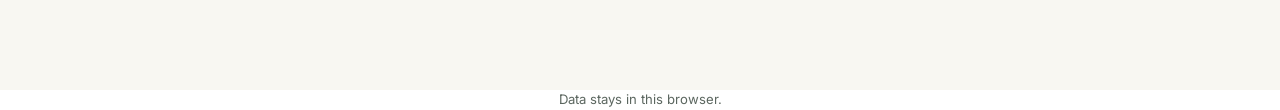
==== commit 62bc8d6e: "feat(stage-b): quick-commerce catalog, svg illustrations, parchi cart, and live tracking" ====
--- a/customer/catalog.html
+++ b/customer/catalog.html
@@ -36,11 +36,11 @@
   <!-- Accessibility Skip Link -->
   <a href="#main-content" class="skip-link">Skip to product catalog</a>
 
-  <!-- Standardised Top App Header -->
-  <header class="dl-app-header" style="background: var(--dl-surface); border-bottom: 1px solid var(--dl-border);">
+  <!-- Top App Header with Sticky Search -->
+  <header class="dl-app-header">
     <div class="container">
-      <div class="dl-app-header-inner">
-        <!-- Brand: Logo full on desktop, logo mark below 480px -->
+      <div class="dl-app-header-inner flex-wrap gap-2">
+        <!-- Brand Link -->
         <a class="dl-brand-link" href="../index.html" aria-label="DukaanLite Home">
           <img src="../assets/brand/logo-full.png" alt="DukaanLite" class="dl-logo-full" width="134" height="36"
                data-logo-light="../assets/brand/logo-full.png" data-logo-dark="../assets/brand/logo-full-dark.png">
@@ -48,13 +48,27 @@
                data-logo-light="../assets/brand/logo-mark.png" data-logo-dark="../assets/brand/logo-mark-dark.png">
         </a>
 
-        <!-- Right Header Items: Cart Button, Theme Toggle, Shopkeeper link -->
-        <div class="d-flex align-items-center gap-2 gap-sm-3">
+        <!-- Sticky Header Search (Full width on phones) -->
+        <div class="dl-header-search-wrap">
+          <span class="dl-search-icon" aria-hidden="true">
+            <i class="bi bi-search"></i>
+          </span>
+          <input type="search" id="catalog-search-input" class="dl-search-input" placeholder="Search milk, atta, biscuits..." aria-label="Search catalog products">
+        </div>
+
+        <!-- Right Header Items: My Orders, Cart Button, Theme Toggle, Shopkeeper link -->
+        <div class="d-flex align-items-center gap-2 gap-sm-3 ms-auto">
+          <!-- My Orders Link -->
+          <button type="button" class="dl-nav-link btn-my-orders-trigger" id="btn-header-my-orders" aria-label="View previous orders">
+            <i class="bi bi-clock-history"></i>
+            <span class="d-none d-md-inline">My orders</span>
+          </button>
+
           <!-- Slide-in Cart Drawer Trigger with Marigold Badge -->
           <button type="button" class="dl-header-cart-btn" id="btn-open-cart-drawer" aria-label="Open shopping cart drawer" aria-expanded="false" aria-controls="cart-drawer">
             <i class="bi bi-bag" aria-hidden="true"></i>
             <span class="d-none d-sm-inline">Cart</span>
-            <span class="dl-cart-badge" id="header-cart-count">0</span>
+            <span class="dl-cart-badge dl-tabular-nums" id="header-cart-count">0</span>
           </button>
 
           <!-- Theme Toggle -->
@@ -74,66 +88,75 @@
     </div>
   </header>
 
-  <!-- Mint Hero Strip -->
-  <section class="dl-customer-hero" aria-label="Store details">
+  <!-- Compact Shop Strip with Scalloped Awning Edge -->
+  <section class="dl-shop-strip dl-scalloped-awning" aria-label="Store summary">
     <div class="container">
-      <div style="display: flex; flex-direction: column; gap: 0.25rem;">
-        <div style="display: flex; align-items: center; justify-content: space-between; flex-wrap: wrap; gap: 0.5rem;">
-          <h1 class="dl-shop-title" id="hero-shop-title">Sharma General Store</h1>
-          <span class="dl-open-chip">
-            <span class="dl-status-dot" aria-hidden="true"></span>
-            <span id="hero-shop-hours">Open 8 am to 9 pm</span>
+      <div class="dl-shop-strip-inner">
+        <div class="dl-shop-strip-main">
+          <h1 class="dl-shop-strip-title" id="hero-shop-title">Sharma General Store</h1>
+          <span class="dl-shop-strip-dot">•</span>
+          <span class="dl-shop-strip-hours" id="hero-shop-hours">
+            <i class="bi bi-clock me-1"></i>Open 8:00 AM – 9:00 PM
           </span>
         </div>
-        <p class="dl-shop-tagline" id="hero-shop-tagline">
-          Fresh groceries &amp; daily essentials at fair neighborhood prices
-        </p>
+        <div id="customer-welcome-text" class="text-dl-muted small"></div>
       </div>
     </div>
   </section>
 
+  <!-- Sticky Categories Rail with Scroll-Snap and Fading Edges -->
+  <div class="dl-categories-rail-outer">
+    <div class="container p-0">
+      <nav class="dl-categories-rail" id="category-pills-nav" aria-label="Filter by grocery category">
+        <button type="button" class="dl-category-pill active" data-category="ALL">
+          <i class="bi bi-grid"></i>
+          <span>All Items</span>
+        </button>
+        <button type="button" class="dl-category-pill" data-category="Dairy & Breakfast">
+          <i class="bi bi-cup-hot"></i>
+          <span>Dairy &amp; Breakfast</span>
+        </button>
+        <button type="button" class="dl-category-pill" data-category="Staples & Grains">
+          <i class="bi bi-basket"></i>
+          <span>Staples &amp; Grains</span>
+        </button>
+        <button type="button" class="dl-category-pill" data-category="Spices & Masalas">
+          <i class="bi bi-fire"></i>
+          <span>Spices &amp; Masalas</span>
+        </button>
+        <button type="button" class="dl-category-pill" data-category="Snacks & Biscuits">
+          <i class="bi bi-cookie"></i>
+          <span>Snacks &amp; Biscuits</span>
+        </button>
+        <button type="button" class="dl-category-pill" data-category="Beverages">
+          <i class="bi bi-cup-straw"></i>
+          <span>Beverages</span>
+        </button>
+        <button type="button" class="dl-category-pill" data-category="Personal & Home Care">
+          <i class="bi bi-droplet"></i>
+          <span>Personal &amp; Home Care</span>
+        </button>
+        <button type="button" class="dl-category-pill" data-category="Fresh Fruits">
+          <i class="bi bi-apple"></i>
+          <span>Fresh Fruits</span>
+        </button>
+      </nav>
+    </div>
+  </div>
+
   <!-- Main Catalog Content -->
-  <main id="main-content" class="container" style="padding-bottom: 3rem;">
-    
-    <!-- Controls: Search & Category Pills -->
-    <div class="dl-catalog-controls">
-      <div style="display: flex; flex-wrap: wrap; justify-content: space-between; align-items: center; gap: 0.75rem; margin-bottom: 0.85rem;">
-        <!-- Search Field -->
-        <div style="flex: 1 1 240px; max-width: 380px;">
-          <div class="dl-search-wrap">
-            <span class="dl-search-icon" aria-hidden="true">
-              <svg viewBox="0 0 24 24" width="16" height="16" fill="none" stroke="currentColor" stroke-width="2" stroke-linecap="round" stroke-linejoin="round">
-                <circle cx="11" cy="11" r="8"></circle>
-                <line x1="21" y1="21" x2="16.65" y2="16.65"></line>
-              </svg>
-            </span>
-            <input type="search" id="catalog-search-input" class="dl-input dl-search-input" placeholder="Search milk, atta, biscuits..." aria-label="Search catalog products">
-          </div>
-        </div>
-
-        <!-- Customer Welcome Greeting -->
-        <div style="display: flex; align-items: center; gap: 0.5rem;">
-          <span id="customer-welcome-text" class="text-dl-muted small"></span>
-        </div>
-      </div>
-
-      <!-- Category Filter Pills -->
-      <nav class="dl-categories-scroll" id="category-pills-nav" aria-label="Filter by grocery category">
-        <button type="button" class="dl-category-pill active" data-category="ALL">All Items</button>
-        <button type="button" class="dl-category-pill" data-category="Dairy & Breakfast">Dairy &amp; Breakfast</button>
-        <button type="button" class="dl-category-pill" data-category="Staples & Grains">Staples &amp; Grains</button>
-        <button type="button" class="dl-category-pill" data-category="Spices & Masalas">Spices &amp; Masalas</button>
-        <button type="button" class="dl-category-pill" data-category="Snacks & Biscuits">Snacks &amp; Biscuits</button>
-        <button type="button" class="dl-category-pill" data-category="Beverages">Beverages</button>
-        <button type="button" class="dl-category-pill" data-category="Personal & Home Care">Personal &amp; Home Care</button>
-        <button type="button" class="dl-category-pill" data-category="Fresh Fruits">Fresh Fruits</button>
-      </nav>
-    </div>
-
-    <!-- Active Filter Summary & Result Count -->
-    <div style="display: flex; justify-content: space-between; align-items: baseline; margin-bottom: 1rem;">
-      <h2 class="dl-heading" style="font-size: 1.15rem; margin-bottom: 0;">Catalog Items</h2>
-      <span class="text-dl-muted small" id="catalog-count-label">Loading products...</span>
+  <main id="main-content" class="container" style="padding-bottom: 5rem;">
+    <!-- Filter and Sort Bar (Result count shown only when filtering/searching) -->
+    <div class="dl-catalog-filter-bar">
+      <div id="search-results-count" class="text-dl-muted small font-weight-medium" style="display: none;"></div>
+      <div class="ms-auto">
+        <select id="catalog-sort-select" class="dl-sort-select" aria-label="Sort products">
+          <option value="relevance">Sort: Relevance</option>
+          <option value="price-asc">Price: Low to High</option>
+          <option value="price-desc">Price: High to Low</option>
+          <option value="alpha-asc">Name: A to Z</option>
+        </select>
+      </div>
     </div>
 
     <!-- Product Grid Container -->
@@ -148,57 +171,145 @@
     <div id="catalog-error-state" style="display: none;"></div>
   </main>
 
-  <!-- CART SLIDE-IN DRAWER & BACKDROP -->
+  <!-- Sticky Phone Cart Bar (Slides up when cart has items) -->
+  <div class="dl-mobile-cart-bar" id="mobile-cart-bar" style="display: none;">
+    <div class="dl-mobile-cart-info">
+      <i class="bi bi-bag-check-fill"></i>
+      <span class="dl-tabular-nums" id="mobile-cart-items">0 items</span>
+      <span>•</span>
+      <span class="dl-tabular-nums" id="mobile-cart-total">₹0</span>
+    </div>
+    <button type="button" class="dl-mobile-cart-btn" id="btn-mobile-view-cart">
+      <span>View list</span>
+      <i class="bi bi-arrow-right"></i>
+    </button>
+  </div>
+
+  <!-- CART SLIDE-IN DRAWER & BACKDROP (Parchi Slip Style) -->
   <div class="dl-drawer-backdrop" id="cart-drawer-backdrop" aria-hidden="true"></div>
 
   <aside class="dl-cart-drawer" id="cart-drawer" role="dialog" aria-modal="true" aria-labelledby="cart-drawer-title" aria-hidden="true">
     <div class="dl-drawer-header">
-      <div style="display: flex; align-items: center; gap: 0.5rem;">
+      <div class="d-flex align-items-center gap-2">
+        <i class="bi bi-bag"></i>
         <h2 class="dl-drawer-title" id="cart-drawer-title">Shopping Cart</h2>
-        <span class="dl-badge dl-badge-in-stock" id="drawer-item-count-badge">0 items</span>
+        <span class="dl-badge dl-tabular-nums" id="drawer-item-count-badge">0 items</span>
       </div>
       <button type="button" class="dl-drawer-close-btn" id="btn-close-cart-drawer" aria-label="Close cart drawer">
-        &times;
+        <i class="bi bi-x-lg"></i>
       </button>
     </div>
 
-    <div class="dl-drawer-body" id="cart-drawer-body">
-      <!-- Items dynamically populated -->
+    <div class="dl-drawer-body p-3" id="cart-drawer-body">
+      <!-- Parchi Slip inside Drawer -->
+      <div class="dl-parchi-card p-3 mb-3">
+        <div class="d-flex justify-content-between align-items-center mb-1">
+          <span class="dl-parchi-shop" id="cart-parchi-shop">Sharma General Store</span>
+          <span class="dl-parchi-badge">Order Slip</span>
+        </div>
+        <div class="text-dl-muted small" id="cart-parchi-date">Today's list</div>
+
+        <!-- Dashed tear line -->
+        <div class="dl-parchi-tear"></div>
+
+        <!-- Cart Item Lines -->
+        <div id="cart-parchi-items-list">
+          <!-- Populated dynamically -->
+        </div>
+
+        <!-- Dashed tear line -->
+        <div class="dl-parchi-tear"></div>
+
+        <div class="d-flex justify-content-between align-items-baseline">
+          <span class="font-weight-bold">Estimated Total</span>
+          <span class="dl-heading mb-0 dl-tabular-nums" id="cart-drawer-total" style="font-size: 1.25rem; color: var(--dl-forest);">₹0</span>
+        </div>
+      </div>
+
+      <!-- Optional delivery notes input -->
+      <div class="mb-3">
+        <label for="drawer-notes-input" class="dl-form-label small">Delivery note / landmark (optional)</label>
+        <input type="text" id="drawer-notes-input" class="dl-input" placeholder="e.g. Leave with guard, ring bell twice" style="height: 38px; font-size: 0.85rem;">
+      </div>
     </div>
 
     <div class="dl-drawer-footer">
-      <div class="dl-cart-summary-row">
-        <span class="dl-cart-total-label">Estimated Total:</span>
-        <span class="dl-cart-total-val" id="cart-drawer-total">₹0</span>
-      </div>
-
-      <div class="mb-3">
-        <label for="drawer-notes-input" class="dl-form-label" style="font-size: 0.82rem;">Delivery Note / Landmark (optional)</label>
-        <input type="text" id="drawer-notes-input" class="dl-input" placeholder="e.g. Ring the bell twice" style="height: 38px; font-size: 0.85rem;">
-      </div>
-
-      <button type="button" class="btn-dl-primary w-100" id="btn-checkout-whatsapp" style="height: 48px; font-size: 1rem;">
-        <svg viewBox="0 0 24 24" width="20" height="20" fill="currentColor" aria-hidden="true">
-          <path d="M12.04 2c-5.46 0-9.91 4.45-9.91 9.91 0 1.75.46 3.45 1.32 4.95L2.05 22l5.25-1.38c1.45.79 3.08 1.21 4.74 1.21 5.46 0 9.91-4.45 9.91-9.91 0-2.65-1.03-5.14-2.9-7.01A9.816 9.816 0 0 0 12.04 2m.01 1.67c2.2 0 4.26.86 5.82 2.41a8.177 8.177 0 0 1 2.41 5.83c0 4.54-3.7 8.24-8.24 8.24-1.48 0-2.93-.4-4.2-1.15l-.3-.18-3.12.82.83-3.04-.2-.31a8.196 8.196 0 0 1-1.26-4.38c0-4.54 3.7-8.24 8.24-8.24m4.52 11.66c-.25-.12-1.47-.72-1.7-.81-.23-.08-.39-.12-.56.12-.17.25-.64.81-.79.98-.14.17-.29.18-.54.06-.25-.12-1.05-.39-2-1.23-.74-.66-1.24-1.47-1.39-1.72-.15-.25-.02-.38.11-.5.11-.11.25-.29.37-.43.12-.14.17-.25.25-.41.08-.17.04-.31-.02-.43s-.56-1.34-.76-1.84c-.2-.48-.41-.42-.56-.43h-.48c-.17 0-.43.06-.66.31-.22.25-.86.84-.86 2.05 0 1.21.88 2.38 1 2.55.12.17 1.74 2.66 4.21 3.73.59.25 1.05.41 1.41.52.59.19 1.13.16 1.56.1.48-.07 1.47-.6 1.68-1.18.21-.58.21-1.07.15-1.18-.06-.12-.22-.19-.47-.31z"/>
-        </svg>
-        <span>Send Order on WhatsApp</span>
+      <button type="button" class="btn-dl-primary w-100" id="btn-checkout-whatsapp" style="height: 48px; font-size: 0.98rem; display: inline-flex; align-items: center; justify-content: center; gap: 0.5rem;">
+        <i class="bi bi-whatsapp"></i>
+        <span>Order on WhatsApp</span>
       </button>
-
-      <p class="text-center text-dl-muted small mt-2 mb-0" style="font-size: 0.78rem;">
-        Opens WhatsApp with your prefilled grocery order.
+    </div>
+  </aside>
+
+  <!-- Success Bottom Sheet / Modal (After WhatsApp Order) -->
+  <div class="dl-modal-backdrop" id="order-success-modal-backdrop" style="display: none;"></div>
+  <div class="dl-bottom-sheet" id="order-success-sheet" style="display: none;" role="dialog" aria-modal="true" aria-labelledby="success-sheet-title">
+    <div class="text-center mb-3">
+      <i class="bi bi-check-circle-fill" style="font-size: 2.75rem; color: var(--dl-primary);"></i>
+      <h3 class="dl-heading mt-2 mb-1" id="success-sheet-title" style="font-size: 1.25rem;">Order Prepared for WhatsApp</h3>
+      <p class="text-dl-muted small mb-0">
+        Send the message in WhatsApp so the shop sees it.
       </p>
     </div>
+
+    <!-- Parchi summary card -->
+    <div class="dl-parchi-card p-3 mb-3" style="font-size: 0.85rem;">
+      <div class="d-flex justify-content-between align-items-center mb-1">
+        <span class="text-dl-muted">Order ID</span>
+        <strong class="dl-tabular-nums" id="success-sheet-order-id">#ORD-0000</strong>
+      </div>
+      <div class="d-flex justify-content-between align-items-center mb-1">
+        <span class="text-dl-muted">Items</span>
+        <span class="dl-tabular-nums" id="success-sheet-items-count">0 items</span>
+      </div>
+      <div class="d-flex justify-content-between align-items-center pt-1 border-top border-light">
+        <strong>Total</strong>
+        <strong class="dl-tabular-nums text-dl-forest" id="success-sheet-total">₹0</strong>
+      </div>
+    </div>
+
+    <div class="d-flex flex-column gap-2">
+      <a href="#" id="btn-success-track-order" class="btn-dl-primary w-100 text-center py-2" style="min-height: 44px; display: inline-flex; align-items: center; justify-content: center; text-decoration: none;">
+        <span>Track order</span>
+        <i class="bi bi-arrow-right ms-1"></i>
+      </a>
+      <button type="button" id="btn-success-close" class="btn-dl-secondary w-100 py-2" style="min-height: 44px;">
+        Continue shopping
+      </button>
+    </div>
+  </div>
+
+  <!-- My Orders Drawer -->
+  <div class="dl-drawer-backdrop" id="my-orders-backdrop" aria-hidden="true"></div>
+  <aside class="dl-cart-drawer" id="my-orders-drawer" role="dialog" aria-modal="true" aria-labelledby="my-orders-title" aria-hidden="true">
+    <div class="dl-drawer-header">
+      <div class="d-flex align-items-center gap-2">
+        <i class="bi bi-clock-history"></i>
+        <h2 class="dl-drawer-title" id="my-orders-title">My Orders</h2>
+      </div>
+      <button type="button" class="dl-drawer-close-btn" id="btn-close-my-orders" aria-label="Close orders drawer">
+        <i class="bi bi-x-lg"></i>
+      </button>
+    </div>
+
+    <div class="dl-drawer-body p-3" id="my-orders-list">
+      <!-- Populated dynamically -->
+    </div>
   </aside>
 
-  <!-- Shared Footer -->
+  <!-- Quiet Footer Disclosure -->
   <footer class="mt-auto py-3 text-center text-dl-muted small border-top" style="background: var(--dl-surface);">
     <div class="container">
       <span>Data stays in this browser.</span>
     </div>
   </footer>
 
+  <!-- Flying Arc Ghost Image Placeholder -->
+  <div id="flying-img-container" style="position: fixed; pointer-events: none; z-index: 1099;"></div>
+
   <!-- Scripts -->
   <script src="../js/shared/theme.js"></script>
+  <script src="../js/shared/live.js"></script>
   <script src="../js/shared/storage.js"></script>
   <script src="../js/shared/ui.js"></script>
   <script src="../js/customer/catalog.js"></script>
--- a/css/customer.css
+++ b/css/customer.css
@@ -727,3 +727,619 @@
 [data-theme="dark"] .dl-nav-subtle {
   color: var(--dl-muted);
 }
+
+/* ==========================================================================
+   STAGE B: CUSTOMER ENHANCEMENTS (Awning, Parchi, Stepper, Mobile Bar)
+   ========================================================================== */
+
+/* 1. Compact Shop Strip with Scalloped Awning Edge */
+.dl-shop-strip {
+  background: var(--dl-surface);
+  border-bottom: 2px solid var(--dl-border);
+  padding: 0.85rem 0 0.95rem 0;
+  position: relative;
+  z-index: 10;
+}
+
+.dl-shop-strip::after {
+  content: "";
+  position: absolute;
+  bottom: -9px;
+  left: 0;
+  right: 0;
+  height: 9px;
+  background-image: radial-gradient(circle at 8px 0, var(--dl-surface) 8px, transparent 8.5px);
+  background-size: 16px 9px;
+  background-repeat: repeat-x;
+  filter: drop-shadow(0 2px 1px rgba(18, 71, 41, 0.08));
+  pointer-events: none;
+  z-index: 10;
+}
+
+.dl-shop-strip-inner {
+  display: flex;
+  align-items: center;
+  justify-content: space-between;
+  flex-wrap: wrap;
+  gap: 0.5rem;
+}
+
+.dl-shop-strip-main {
+  display: flex;
+  align-items: center;
+  flex-wrap: wrap;
+  gap: 0.5rem;
+}
+
+.dl-shop-strip-title {
+  font-family: var(--dl-font);
+  font-size: clamp(1.1rem, 2.5vw, 1.35rem);
+  font-weight: 700;
+  color: var(--dl-ink);
+  letter-spacing: -0.02em;
+  margin-bottom: 0;
+}
+
+.dl-shop-strip-dot {
+  color: var(--dl-muted);
+  font-size: 0.85rem;
+}
+
+.dl-shop-strip-hours {
+  color: var(--dl-muted);
+  font-size: 0.82rem;
+  display: inline-flex;
+  align-items: center;
+}
+
+/* 2. Categories Rail: Sticky with scroll-snap and fading edges */
+.dl-categories-rail-outer {
+  position: sticky;
+  top: 57px;
+  z-index: 1005;
+  background: var(--dl-bg);
+  border-bottom: 1px solid var(--dl-border);
+  padding: 0.5rem 0;
+  mask-image: linear-gradient(to right, transparent 0, black 16px, black calc(100% - 16px), transparent 100%);
+  -webkit-mask-image: linear-gradient(to right, transparent 0, black 16px, black calc(100% - 16px), transparent 100%);
+}
+
+.dl-categories-rail {
+  display: flex;
+  align-items: center;
+  gap: 0.5rem;
+  overflow-x: auto;
+  scroll-snap-type: x mandatory;
+  -webkit-overflow-scrolling: touch;
+  scrollbar-width: none;
+  padding: 0 1rem;
+}
+
+.dl-categories-rail::-webkit-scrollbar {
+  display: none;
+}
+
+.dl-category-pill {
+  scroll-snap-align: start;
+  display: inline-flex;
+  align-items: center;
+  gap: 0.45rem;
+  padding: 0.4rem 0.85rem;
+  border-radius: var(--dl-radius-pill);
+  font-size: 0.85rem;
+  font-weight: 500;
+  white-space: nowrap;
+  background-color: var(--dl-surface);
+  border: 1px solid var(--dl-border);
+  color: var(--dl-muted);
+  cursor: pointer;
+  transition: all var(--dl-transition-fast);
+  flex-shrink: 0;
+}
+
+.dl-category-pill:hover {
+  border-color: var(--dl-primary);
+  color: var(--dl-primary);
+}
+
+.dl-category-pill.active {
+  background-color: var(--dl-primary);
+  border-color: var(--dl-primary);
+  color: #FFFFFF;
+  font-weight: 600;
+}
+
+/* 3. Catalog Filter & Sort Bar */
+.dl-catalog-filter-bar {
+  display: flex;
+  align-items: center;
+  justify-content: space-between;
+  gap: 0.75rem;
+  margin-top: 1rem;
+  margin-bottom: 1rem;
+  min-height: 36px;
+}
+
+.dl-sort-select {
+  height: 36px;
+  font-size: 0.82rem;
+  padding: 0.25rem 2rem 0.25rem 0.75rem;
+  border: 1px solid var(--dl-border);
+  border-radius: var(--dl-radius-btn);
+  background-color: var(--dl-surface);
+  color: var(--dl-text);
+  font-family: var(--dl-font);
+  cursor: pointer;
+}
+
+/* 4. Product Card Enhancements (Contain, 1:1, Price left, ADD right) */
+.dl-product-card-image-wrap {
+  width: 100%;
+  aspect-ratio: 1 / 1;
+  background-color: var(--dl-surface-2);
+  display: flex;
+  align-items: center;
+  justify-content: center;
+  position: relative;
+  overflow: hidden;
+  padding: 1rem;
+  border-bottom: 1px solid var(--dl-border);
+}
+
+.dl-product-svg-img {
+  width: 100%;
+  height: 100%;
+  object-fit: contain;
+  transition: transform var(--dl-dur-base) var(--dl-ease-out);
+}
+
+.dl-product-card:hover .dl-product-svg-img {
+  transform: scale(1.06);
+}
+
+.dl-product-card.unavailable .dl-product-svg-img {
+  filter: grayscale(1);
+  opacity: 0.45;
+}
+
+.dl-product-bottom-row {
+  display: flex;
+  align-items: center;
+  justify-content: space-between;
+  gap: 0.5rem;
+  margin-top: auto;
+  padding-top: 0.5rem;
+}
+
+.dl-product-price {
+  font-family: var(--dl-font);
+  font-size: clamp(1rem, 2.5vw, 1.2rem);
+  font-weight: 700;
+  color: var(--dl-forest);
+}
+
+.dl-btn-add {
+  background-color: var(--dl-surface);
+  color: var(--dl-primary);
+  border: 1.5px solid var(--dl-primary);
+  border-radius: var(--dl-radius-btn);
+  font-weight: 700;
+  font-size: 0.85rem;
+  padding: 0.35rem 0.85rem;
+  min-height: 36px;
+  cursor: pointer;
+  transition: all var(--dl-transition-fast);
+  display: inline-flex;
+  align-items: center;
+  justify-content: center;
+}
+
+.dl-btn-add:hover {
+  background-color: var(--dl-primary);
+  color: #FFFFFF;
+}
+
+.dl-card-stepper-compact {
+  display: inline-flex;
+  align-items: center;
+  background-color: var(--dl-mint);
+  border: 1.5px solid var(--dl-primary);
+  border-radius: var(--dl-radius-btn);
+  height: 36px;
+  padding: 2px;
+}
+
+.dl-stepper-btn-compact {
+  background: var(--dl-primary);
+  color: #FFFFFF;
+  border: none;
+  border-radius: 6px;
+  width: 28px;
+  height: 28px;
+  display: inline-flex;
+  align-items: center;
+  justify-content: center;
+  font-weight: 700;
+  font-size: 0.95rem;
+  cursor: pointer;
+}
+
+.dl-stepper-btn-compact:hover {
+  background-color: var(--dl-primary-hover);
+}
+
+.dl-stepper-qty-compact {
+  font-weight: 700;
+  font-size: 0.85rem;
+  color: var(--dl-forest);
+  min-width: 24px;
+  text-align: center;
+}
+
+/* 5. Parchi Slip Pattern (White slip, dashed tear line, side notches) */
+.dl-parchi-card {
+  background: var(--dl-surface);
+  border: 1px solid var(--dl-border);
+  border-radius: 12px;
+  position: relative;
+  overflow: hidden;
+  box-shadow: var(--dl-shadow-card);
+}
+
+.dl-parchi-shop {
+  font-family: var(--dl-font);
+  font-size: 0.95rem;
+  font-weight: 700;
+  color: var(--dl-ink);
+}
+
+.dl-parchi-badge {
+  font-size: 0.72rem;
+  font-weight: 600;
+  color: var(--dl-muted);
+  background: var(--dl-surface-2);
+  padding: 0.15rem 0.45rem;
+  border-radius: 4px;
+}
+
+.dl-parchi-tear {
+  position: relative;
+  border-top: 1.5px dashed var(--dl-border);
+  margin: 0.85rem -1rem;
+}
+
+.dl-parchi-tear::before,
+.dl-parchi-tear::after {
+  content: "";
+  position: absolute;
+  top: -8px;
+  width: 14px;
+  height: 14px;
+  border-radius: 50%;
+  background-color: var(--dl-bg);
+  border: 1px solid var(--dl-border);
+}
+
+.dl-parchi-tear::before {
+  left: -8px;
+}
+
+.dl-parchi-tear::after {
+  right: -8px;
+}
+
+/* 6. Sticky Phone Cart Bar */
+.dl-mobile-cart-bar {
+  position: fixed;
+  bottom: 1rem;
+  left: 1rem;
+  right: 1rem;
+  z-index: 1040;
+  background-color: var(--dl-primary);
+  color: #FFFFFF;
+  border-radius: 12px;
+  padding: 0.75rem 1rem;
+  display: flex;
+  align-items: center;
+  justify-content: space-between;
+  box-shadow: 0 8px 24px rgba(10, 125, 62, 0.35);
+  animation: dlSlideUp 250ms var(--dl-ease-out) forwards;
+}
+
+.dl-mobile-cart-info {
+  display: flex;
+  align-items: center;
+  gap: 0.5rem;
+  font-weight: 600;
+  font-size: 0.95rem;
+}
+
+.dl-mobile-cart-btn {
+  background: rgba(255, 255, 255, 0.2);
+  border: 1px solid rgba(255, 255, 255, 0.3);
+  color: #FFFFFF;
+  font-size: 0.85rem;
+  font-weight: 700;
+  padding: 0.35rem 0.75rem;
+  border-radius: 8px;
+  display: inline-flex;
+  align-items: center;
+  gap: 0.35rem;
+  cursor: pointer;
+}
+
+.dl-mobile-cart-btn:hover {
+  background: rgba(255, 255, 255, 0.3);
+}
+
+@media (min-width: 768px) {
+  .dl-mobile-cart-bar {
+    display: none !important;
+  }
+}
+
+/* 7. Live Tracking Stepper */
+.dl-live-pill {
+  display: inline-flex;
+  align-items: center;
+  gap: 0.35rem;
+  background-color: rgba(10, 125, 62, 0.12);
+  color: var(--dl-primary);
+  font-size: 0.75rem;
+  font-weight: 700;
+  padding: 0.2rem 0.55rem;
+  border-radius: var(--dl-radius-pill);
+}
+
+.dl-live-dot {
+  width: 7px;
+  height: 7px;
+  border-radius: 50%;
+  background-color: var(--dl-primary);
+  display: inline-block;
+  animation: dlPulse 1.8s infinite;
+}
+
+@keyframes dlPulse {
+  0% { transform: scale(0.9); opacity: 0.8; box-shadow: 0 0 0 0 rgba(10, 125, 62, 0.7); }
+  70% { transform: scale(1.1); opacity: 1; box-shadow: 0 0 0 5px rgba(10, 125, 62, 0); }
+  100% { transform: scale(0.9); opacity: 0.8; box-shadow: 0 0 0 0 rgba(10, 125, 62, 0); }
+}
+
+.dl-stepper {
+  display: flex;
+  flex-direction: column;
+  position: relative;
+}
+
+.dl-step {
+  display: flex;
+  gap: 1rem;
+  position: relative;
+  padding-bottom: 1.5rem;
+}
+
+.dl-step:last-child {
+  padding-bottom: 0;
+}
+
+/* Connecting progress line */
+.dl-step::before {
+  content: "";
+  position: absolute;
+  left: 17px;
+  top: 36px;
+  bottom: 0;
+  width: 2px;
+  background-color: var(--dl-border);
+  transition: background-color var(--dl-dur-base) var(--dl-ease-out);
+}
+
+.dl-step:last-child::before {
+  display: none;
+}
+
+.dl-step.completed::before {
+  background-color: var(--dl-primary);
+}
+
+.dl-step-marker {
+  width: 36px;
+  height: 36px;
+  border-radius: 50%;
+  background-color: var(--dl-surface);
+  border: 2px solid var(--dl-border);
+  color: var(--dl-muted);
+  display: flex;
+  align-items: center;
+  justify-content: center;
+  flex-shrink: 0;
+  z-index: 2;
+  transition: all var(--dl-dur-base) var(--dl-ease-out);
+}
+
+.dl-step.active .dl-step-marker {
+  background-color: var(--dl-primary);
+  border-color: var(--dl-primary);
+  color: #FFFFFF;
+  box-shadow: 0 0 0 4px var(--dl-mint);
+}
+
+.dl-step.completed .dl-step-marker {
+  background-color: var(--dl-forest);
+  border-color: var(--dl-forest);
+  color: #FFFFFF;
+}
+
+.dl-step-content {
+  flex: 1;
+  min-width: 0;
+}
+
+.dl-step-title {
+  font-weight: 600;
+  font-size: 0.95rem;
+  color: var(--dl-ink);
+}
+
+.dl-step-time {
+  font-size: 0.78rem;
+  color: var(--dl-muted);
+}
+
+.dl-step-sub {
+  font-size: 0.82rem;
+  color: var(--dl-muted);
+  margin-top: 0.15rem;
+  margin-bottom: 0;
+}
+
+.dl-step-dimmed {
+  opacity: 0.45;
+}
+
+.dl-track-alert-cancelled {
+  background-color: var(--dl-error-bg);
+  border: 1px solid var(--dl-error);
+  border-radius: var(--dl-radius-btn);
+  padding: 0.75rem 1rem;
+  color: var(--dl-error-text);
+}
+
+/* 8. Success Bottom Sheet */
+.dl-bottom-sheet {
+  position: fixed;
+  bottom: 0;
+  left: 0;
+  right: 0;
+  z-index: 1060;
+  background: var(--dl-surface);
+  border-top-left-radius: 20px;
+  border-top-right-radius: 20px;
+  padding: 1.5rem 1.25rem;
+  box-shadow: 0 -8px 32px rgba(18, 71, 41, 0.2);
+  max-width: 540px;
+  margin: 0 auto;
+  animation: dlSlideUp 250ms var(--dl-ease-out) forwards;
+}
+
+.dl-modal-backdrop {
+  position: fixed;
+  inset: 0;
+  background: rgba(18, 71, 41, 0.45);
+  backdrop-filter: blur(2px);
+  z-index: 1050;
+}
+
+/* Dark mode tweaks for Stage B components */
+[data-theme="dark"] .dl-shop-strip::after {
+  background-image: radial-gradient(circle at 8px 0, var(--dl-surface) 8px, transparent 8.5px);
+  filter: none;
+}
+
+[data-theme="dark"] .dl-live-pill {
+  background-color: rgba(61, 190, 117, 0.15);
+  color: var(--dl-primary);
+}
+
+[data-theme="dark"] .dl-live-dot {
+  background-color: var(--dl-primary);
+}
+
+[data-theme="dark"] .dl-step.completed .dl-step-marker {
+  background-color: var(--dl-primary);
+  border-color: var(--dl-primary);
+  color: #0B1F14;
+}
+
+[data-theme="dark"] .dl-step.active .dl-step-marker {
+  background-color: var(--dl-surface);
+  border-color: var(--dl-primary);
+  color: var(--dl-primary);
+  box-shadow: 0 0 0 4px #152B1E;
+}
+
+[data-theme="dark"] .dl-mobile-cart-bar {
+  background-color: var(--dl-primary);
+  color: #0B1F14;
+}
+
+[data-theme="dark"] .dl-mobile-cart-btn {
+  background: rgba(0, 0, 0, 0.15);
+  border-color: rgba(0, 0, 0, 0.25);
+  color: #0B1F14;
+}
+
+/* Header Search Wrap (Full width on phones) */
+.dl-header-search-wrap {
+  position: relative;
+  flex: 1 1 240px;
+  max-width: 360px;
+}
+
+.dl-header-search-wrap .dl-search-input {
+  width: 100%;
+  height: 38px;
+  padding-left: 2.25rem;
+  padding-right: 0.75rem;
+  font-size: 0.85rem;
+  border-radius: var(--dl-radius-btn);
+  border: 1px solid var(--dl-border);
+  background: var(--dl-surface-2);
+  color: var(--dl-text);
+  font-family: var(--dl-font);
+}
+
+.dl-header-search-wrap .dl-search-icon {
+  position: absolute;
+  left: 0.75rem;
+  top: 50%;
+  transform: translateY(-50%);
+  color: var(--dl-muted);
+  pointer-events: none;
+  font-size: 0.85rem;
+  display: flex;
+  align-items: center;
+}
+
+@media (max-width: 767px) {
+  .dl-header-search-wrap {
+    order: 3;
+    width: 100%;
+    max-width: 100%;
+    margin-top: 0.35rem;
+  }
+}
+
+.btn-my-orders-trigger {
+  background: none;
+  border: none;
+  color: var(--dl-muted);
+  cursor: pointer;
+  display: inline-flex;
+  align-items: center;
+  gap: 0.35rem;
+  font-size: 0.85rem;
+  font-weight: 500;
+  padding: 0.35rem 0.5rem;
+  border-radius: var(--dl-radius-btn);
+  transition: all var(--dl-transition-fast);
+}
+
+.btn-my-orders-trigger:hover {
+  background-color: var(--dl-mint);
+  color: var(--dl-primary);
+}
+
+[data-theme="dark"] .btn-my-orders-trigger:hover {
+  background-color: var(--dl-surface-2);
+  color: var(--dl-primary);
+}
+
+.dl-track-header-card {
+  background: var(--dl-surface);
+  border: 1px solid var(--dl-border);
+  border-radius: var(--dl-radius-card);
+  padding: 1.25rem 1.5rem;
+  box-shadow: var(--dl-shadow-card);
+}
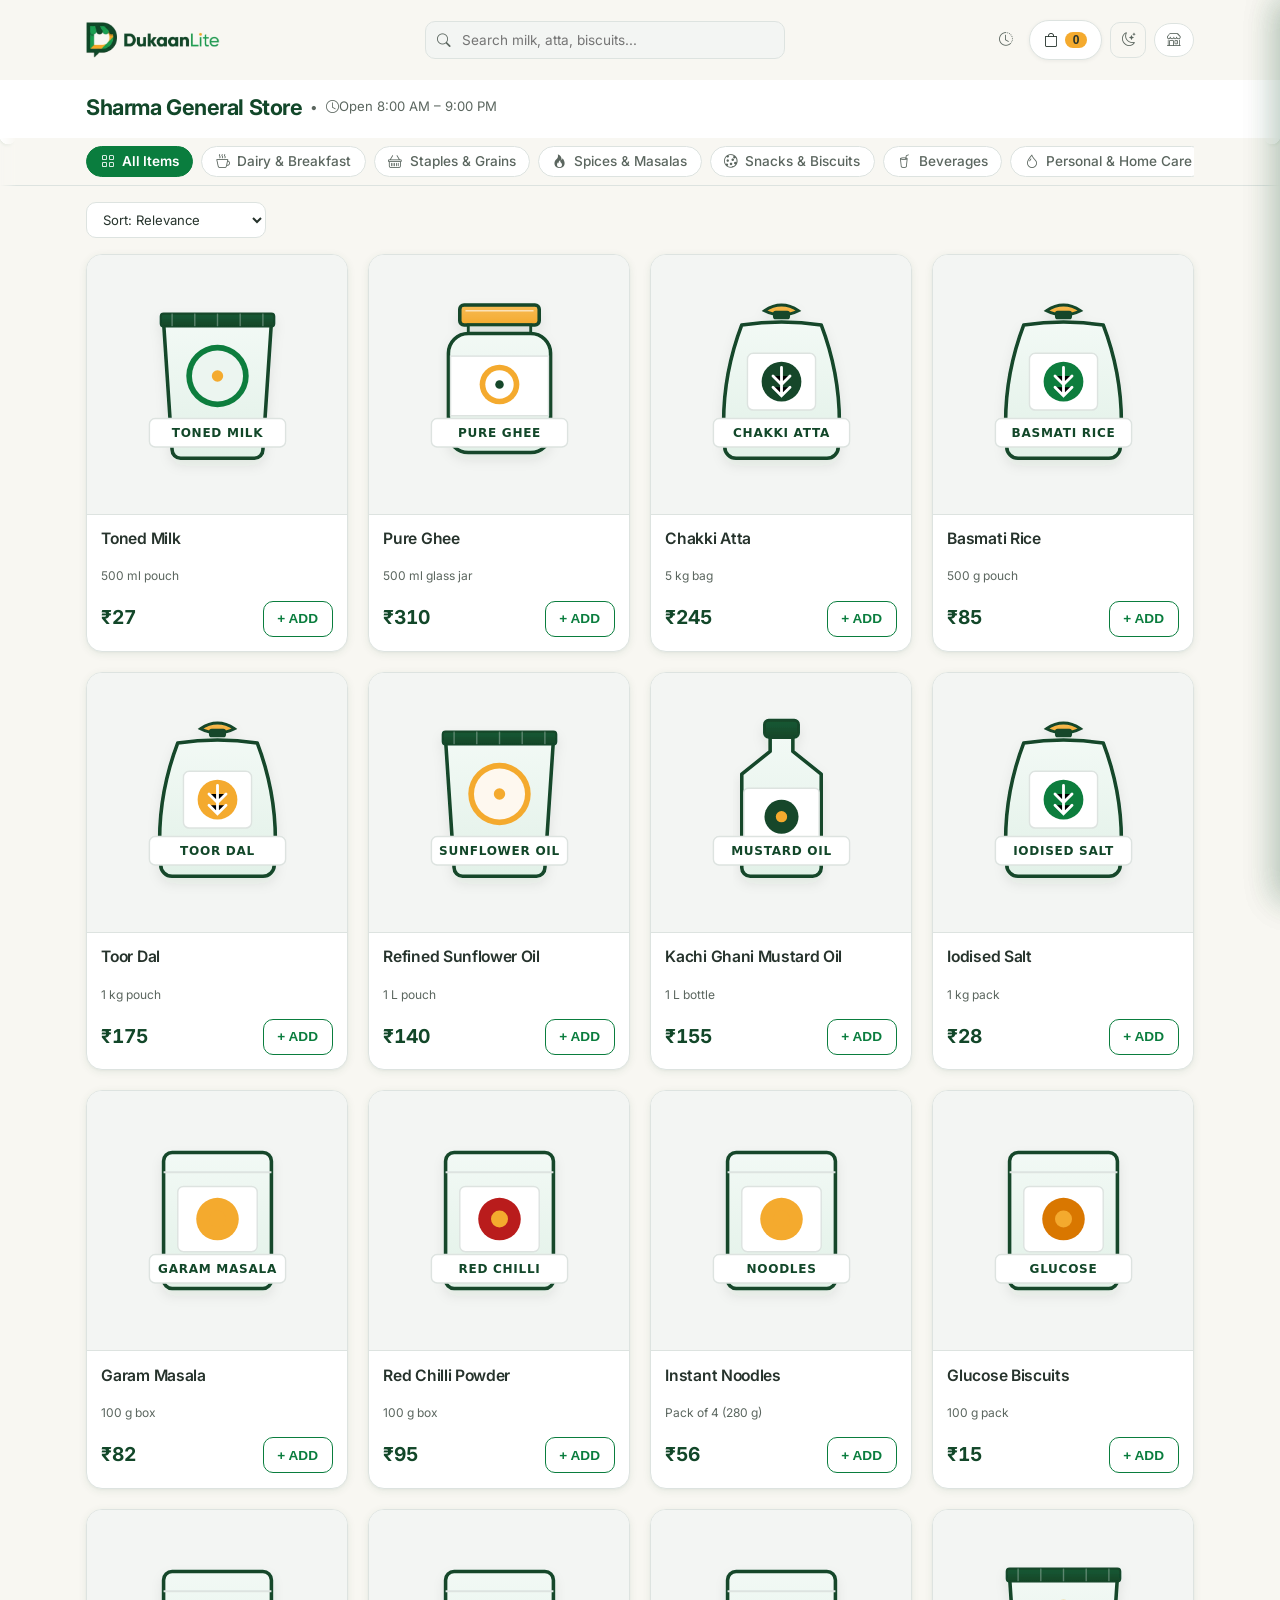
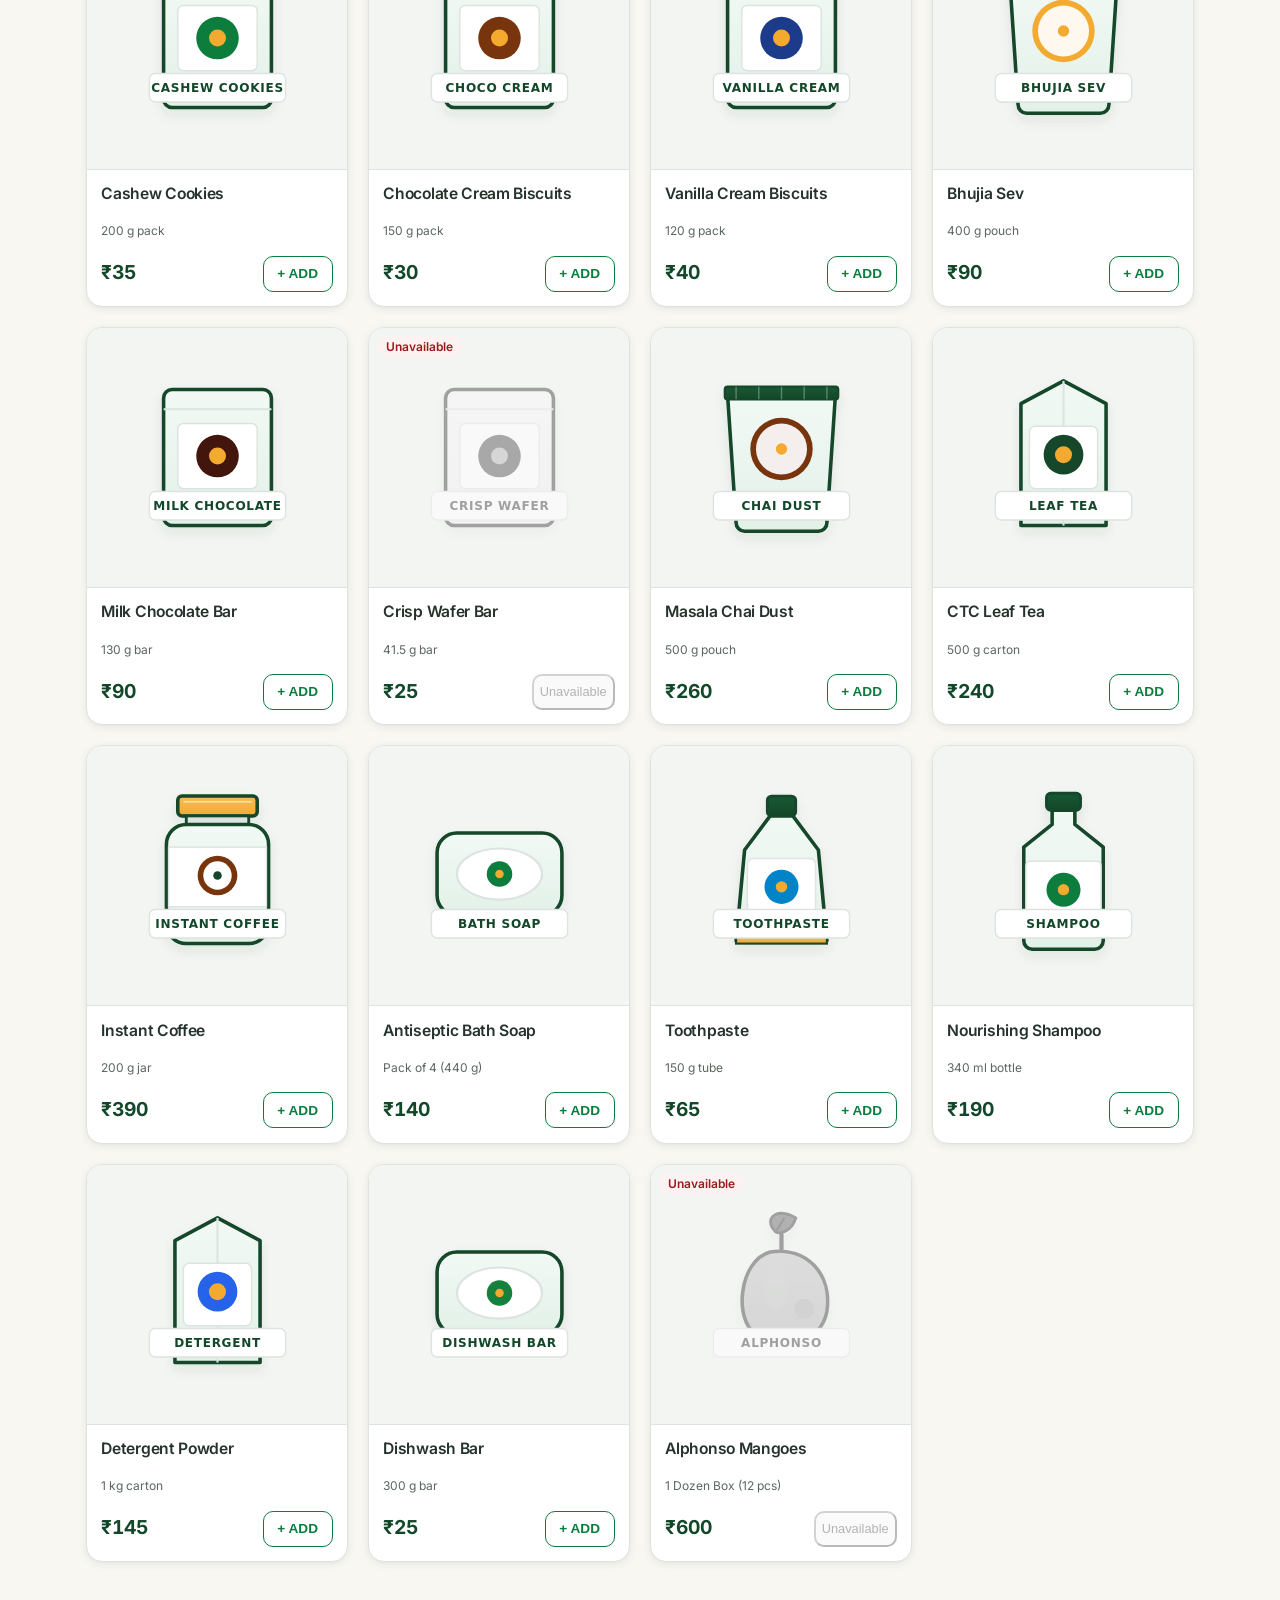
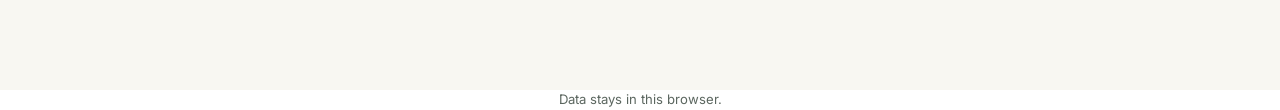
==== commit 71132537: "feat(stage-e): polish and QA with crossfading skeletons, responsive toasts, aria-live announcements," ====
--- a/customer/catalog.html
+++ b/customer/catalog.html
@@ -159,9 +159,53 @@
       </div>
     </div>
 
-    <!-- Product Grid Container -->
+    <!-- Product Grid Container with Initial Skeletons -->
     <section id="catalog-grid" class="dl-product-grid" aria-label="Product list">
-      <!-- Dynamic cards rendered by catalog.js -->
+      <!-- Skeletons crossfade into real content -->
+      <article class="dl-product-card dl-product-skeleton" aria-hidden="true">
+        <div class="dl-product-card-image-wrap skeleton-box" style="height: 140px;"></div>
+        <div class="dl-product-card-body">
+          <div class="skeleton-box" style="height: 18px; width: 85%; margin-bottom: 8px; border-radius: 4px;"></div>
+          <div class="skeleton-box" style="height: 14px; width: 50%; margin-bottom: 12px; border-radius: 4px;"></div>
+          <div class="d-flex justify-content-between align-items-center">
+            <div class="skeleton-box" style="height: 20px; width: 45px; border-radius: 4px;"></div>
+            <div class="skeleton-box" style="height: 32px; width: 68px; border-radius: 9999px;"></div>
+          </div>
+        </div>
+      </article>
+      <article class="dl-product-card dl-product-skeleton" aria-hidden="true">
+        <div class="dl-product-card-image-wrap skeleton-box" style="height: 140px;"></div>
+        <div class="dl-product-card-body">
+          <div class="skeleton-box" style="height: 18px; width: 85%; margin-bottom: 8px; border-radius: 4px;"></div>
+          <div class="skeleton-box" style="height: 14px; width: 50%; margin-bottom: 12px; border-radius: 4px;"></div>
+          <div class="d-flex justify-content-between align-items-center">
+            <div class="skeleton-box" style="height: 20px; width: 45px; border-radius: 4px;"></div>
+            <div class="skeleton-box" style="height: 32px; width: 68px; border-radius: 9999px;"></div>
+          </div>
+        </div>
+      </article>
+      <article class="dl-product-card dl-product-skeleton" aria-hidden="true">
+        <div class="dl-product-card-image-wrap skeleton-box" style="height: 140px;"></div>
+        <div class="dl-product-card-body">
+          <div class="skeleton-box" style="height: 18px; width: 85%; margin-bottom: 8px; border-radius: 4px;"></div>
+          <div class="skeleton-box" style="height: 14px; width: 50%; margin-bottom: 12px; border-radius: 4px;"></div>
+          <div class="d-flex justify-content-between align-items-center">
+            <div class="skeleton-box" style="height: 20px; width: 45px; border-radius: 4px;"></div>
+            <div class="skeleton-box" style="height: 32px; width: 68px; border-radius: 9999px;"></div>
+          </div>
+        </div>
+      </article>
+      <article class="dl-product-card dl-product-skeleton" aria-hidden="true">
+        <div class="dl-product-card-image-wrap skeleton-box" style="height: 140px;"></div>
+        <div class="dl-product-card-body">
+          <div class="skeleton-box" style="height: 18px; width: 85%; margin-bottom: 8px; border-radius: 4px;"></div>
+          <div class="skeleton-box" style="height: 14px; width: 50%; margin-bottom: 12px; border-radius: 4px;"></div>
+          <div class="d-flex justify-content-between align-items-center">
+            <div class="skeleton-box" style="height: 20px; width: 45px; border-radius: 4px;"></div>
+            <div class="skeleton-box" style="height: 32px; width: 68px; border-radius: 9999px;"></div>
+          </div>
+        </div>
+      </article>
     </section>
 
     <!-- Empty State Container -->
--- a/css/shared.css
+++ b/css/shared.css
@@ -670,7 +670,7 @@
 .status-completed { background: #E9F6ED; color: #0A7D3E; }
 .status-cancelled { background: #FEE2E2; color: #991B1B; }
 
-/* 11. Toasts */
+/* 11. Toasts (Bottom-right on desktop, Top on phones, auto-dismissing) */
 #toast-container {
   position: fixed;
   bottom: 1.5rem;
@@ -680,10 +680,12 @@
   flex-direction: column;
   gap: var(--dl-space-2);
   max-width: calc(100vw - 3rem);
-  width: 340px;
+  width: 360px;
+  pointer-events: none;
 }
 
 .dukaan-toast {
+  pointer-events: auto;
   background: var(--dl-surface);
   border: 1px solid var(--dl-border);
   border-radius: var(--dl-radius-btn);
@@ -691,28 +693,102 @@
   box-shadow: var(--dl-shadow-card);
   display: flex;
   align-items: center;
-  gap: 0.65rem;
-  animation: dlSlideUp 220ms ease forwards;
+  gap: 0.75rem;
+  font-family: var(--dl-font);
+  color: var(--dl-ink);
+  animation: dlToastSlideInRight 250ms var(--dl-ease-out) forwards;
+  transition: opacity 250ms var(--dl-ease-out), transform 250ms var(--dl-ease-out);
+}
+
+.dukaan-toast.dismissing {
+  opacity: 0;
+  transform: translateY(12px) scale(0.96);
 }
 
 .dukaan-toast.toast-success { border-left: 4px solid var(--dl-primary); }
 .dukaan-toast.toast-error   { border-left: 4px solid var(--dl-error); }
 .dukaan-toast.toast-warning { border-left: 4px solid var(--dl-warning); }
 
-/* 12. Shimmer Skeleton Loading */
+.dl-toast-icon {
+  font-size: 1.15rem;
+  line-height: 1;
+  display: flex;
+  align-items: center;
+  flex-shrink: 0;
+}
+
+.dl-toast-close {
+  background: none;
+  border: none;
+  color: var(--dl-muted);
+  cursor: pointer;
+  padding: 0;
+  min-width: 44px;
+  min-height: 44px;
+  display: flex;
+  align-items: center;
+  justify-content: center;
+  flex-shrink: 0;
+  border-radius: 6px;
+  transition: color var(--dl-transition-fast), background-color var(--dl-transition-fast);
+}
+
+.dl-toast-close:hover {
+  color: var(--dl-ink);
+  background-color: var(--dl-track);
+}
+
+@keyframes dlToastSlideInRight {
+  from { opacity: 0; transform: translateX(24px); }
+  to { opacity: 1; transform: translateX(0); }
+}
+
+@media (max-width: 576px) {
+  #toast-container {
+    bottom: auto;
+    top: 1rem;
+    left: 1rem;
+    right: 1rem;
+    width: auto;
+    max-width: calc(100vw - 2rem);
+  }
+  .dukaan-toast {
+    animation: dlToastSlideInTop 250ms var(--dl-ease-out) forwards;
+  }
+  .dukaan-toast.dismissing {
+    opacity: 0;
+    transform: translateY(-12px) scale(0.96);
+  }
+}
+
+@keyframes dlToastSlideInTop {
+  from { opacity: 0; transform: translateY(-24px); }
+  to { opacity: 1; transform: translateY(0); }
+}
+
+/* 12. Shimmer Skeleton Loading & Content Crossfade */
 .skeleton-box {
   background: linear-gradient(90deg, #EFF2F0 25%, #FAFCFB 50%, #EFF2F0 75%);
   background-size: 200% 100%;
   animation: dlShimmer 1.5s infinite;
 }
 
+.dl-product-skeleton {
+  pointer-events: none;
+  animation: dlFadeIn 250ms var(--dl-ease-out) forwards;
+}
+
+.dl-fade-in {
+  animation: dlFadeIn 250ms var(--dl-ease-out) forwards;
+}
+
 @keyframes dlShimmer {
   0% { background-position: -200% 0; }
   100% { background-position: 200% 0; }
 }
 
-@keyframes dlSlideUp {
-  from { opacity: 0; transform: translateY(12px); }
+@keyframes dlFadeIn {
+  from { opacity: 0; transform: translateY(8px); }
   to { opacity: 1; transform: translateY(0); }
 }
 
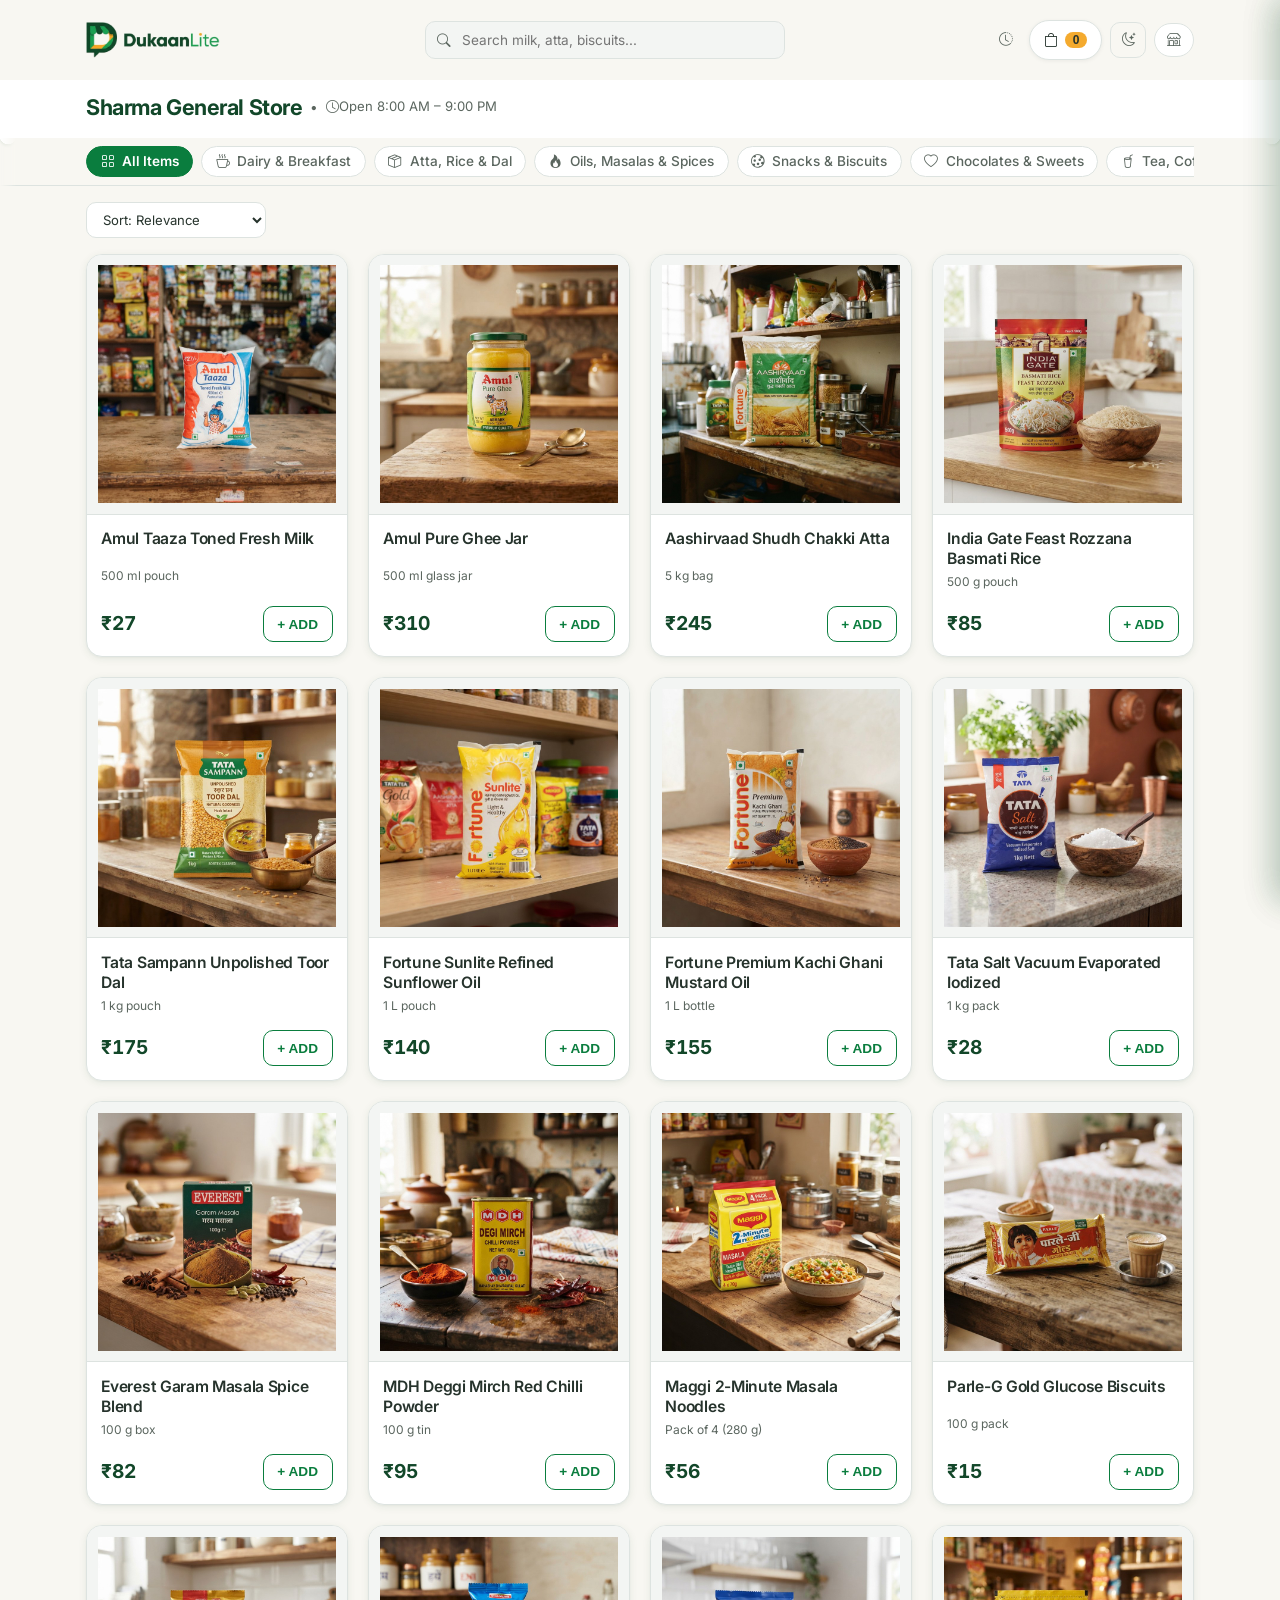
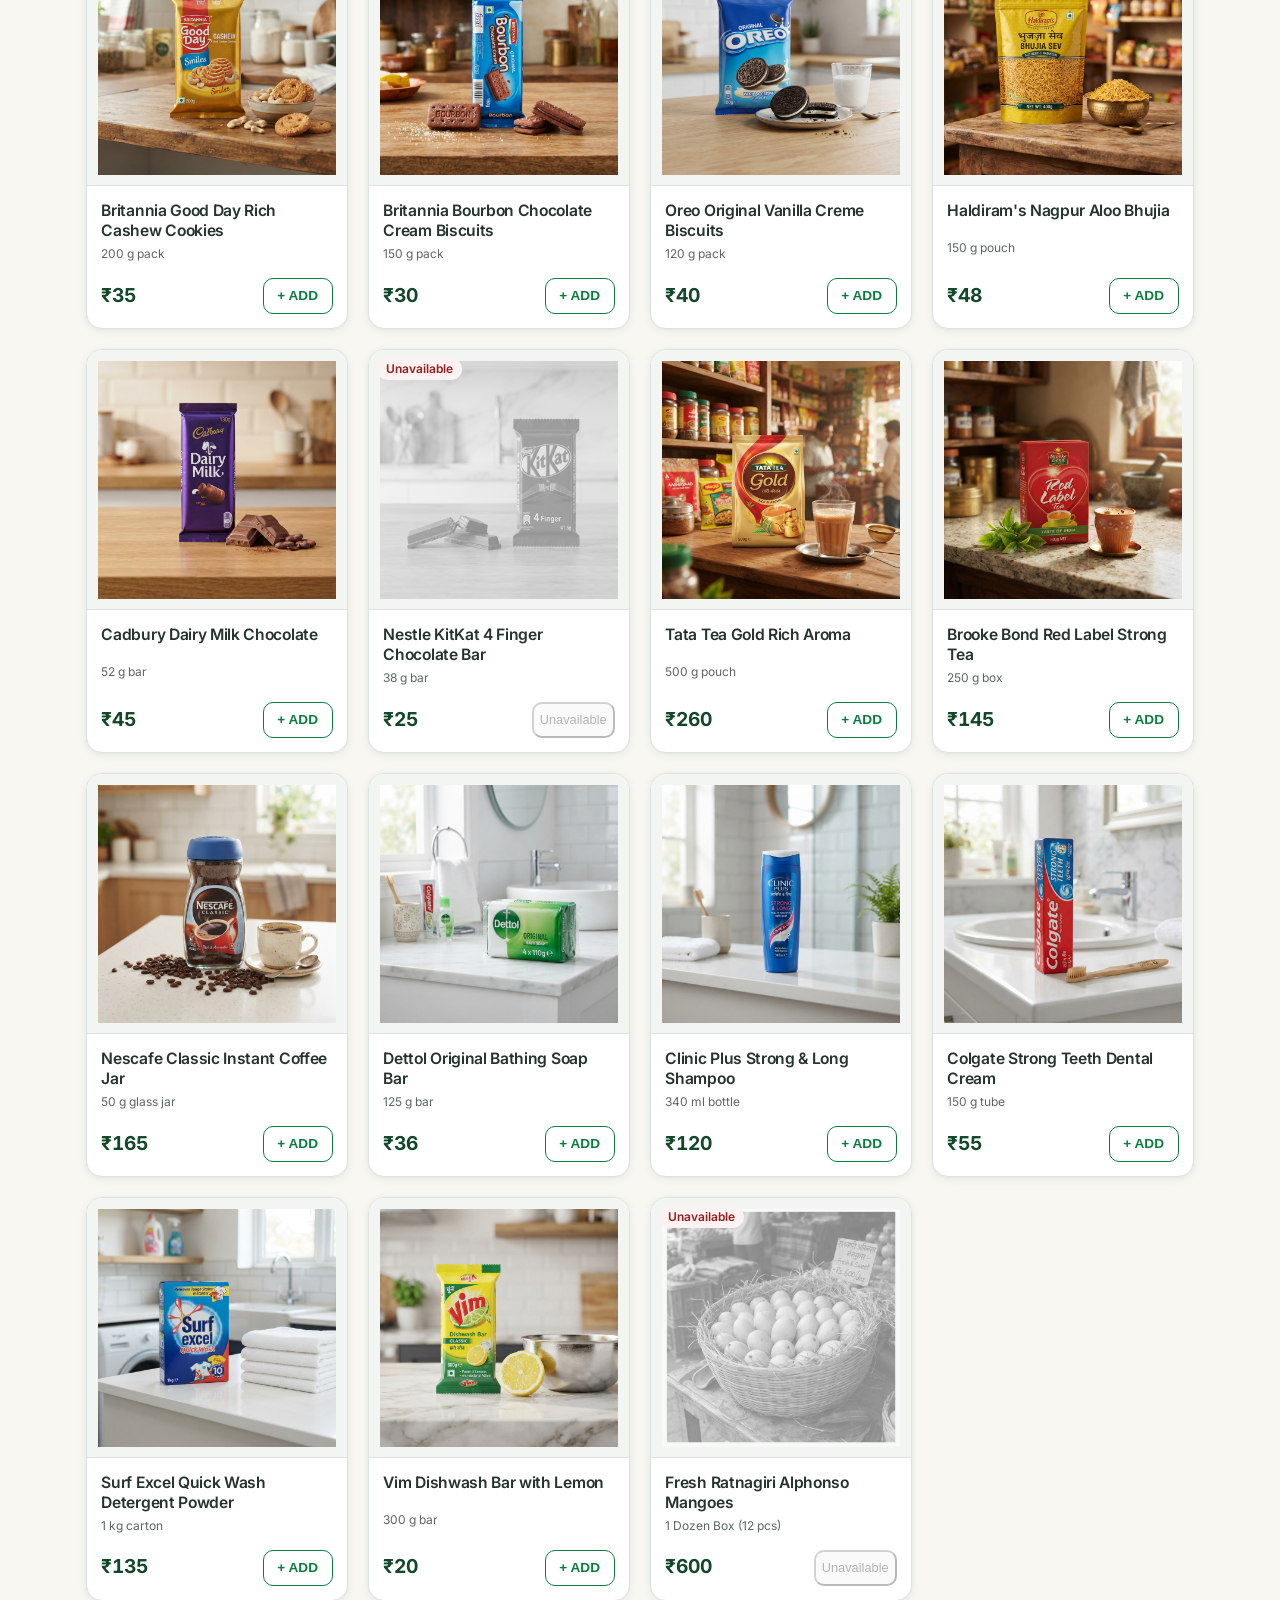
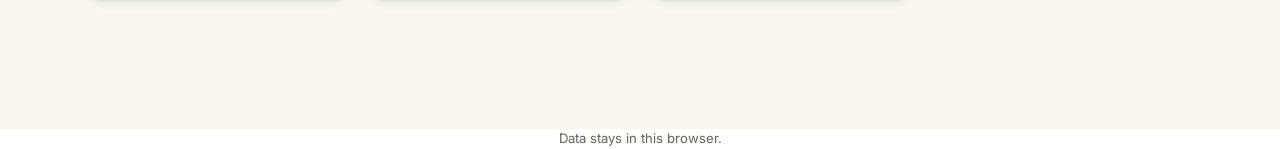
==== commit 15b5c426: "feat: attach 27 studio product photos from stitch datasets and reorganize categories" ====
--- a/customer/catalog.html
+++ b/customer/catalog.html
@@ -116,25 +116,33 @@
           <i class="bi bi-cup-hot"></i>
           <span>Dairy &amp; Breakfast</span>
         </button>
-        <button type="button" class="dl-category-pill" data-category="Staples & Grains">
-          <i class="bi bi-basket"></i>
-          <span>Staples &amp; Grains</span>
-        </button>
-        <button type="button" class="dl-category-pill" data-category="Spices & Masalas">
+        <button type="button" class="dl-category-pill" data-category="Atta, Rice & Dal">
+          <i class="bi bi-box-seam"></i>
+          <span>Atta, Rice &amp; Dal</span>
+        </button>
+        <button type="button" class="dl-category-pill" data-category="Oils, Masalas & Spices">
           <i class="bi bi-fire"></i>
-          <span>Spices &amp; Masalas</span>
+          <span>Oils, Masalas &amp; Spices</span>
         </button>
         <button type="button" class="dl-category-pill" data-category="Snacks & Biscuits">
           <i class="bi bi-cookie"></i>
           <span>Snacks &amp; Biscuits</span>
         </button>
-        <button type="button" class="dl-category-pill" data-category="Beverages">
+        <button type="button" class="dl-category-pill" data-category="Chocolates & Sweets">
+          <i class="bi bi-heart"></i>
+          <span>Chocolates &amp; Sweets</span>
+        </button>
+        <button type="button" class="dl-category-pill" data-category="Tea, Coffee & Drinks">
           <i class="bi bi-cup-straw"></i>
-          <span>Beverages</span>
-        </button>
-        <button type="button" class="dl-category-pill" data-category="Personal & Home Care">
-          <i class="bi bi-droplet"></i>
-          <span>Personal &amp; Home Care</span>
+          <span>Tea, Coffee &amp; Drinks</span>
+        </button>
+        <button type="button" class="dl-category-pill" data-category="Bath & Personal Care">
+          <i class="bi bi-person-check"></i>
+          <span>Bath &amp; Personal Care</span>
+        </button>
+        <button type="button" class="dl-category-pill" data-category="Cleaning & Household">
+          <i class="bi bi-stars"></i>
+          <span>Cleaning &amp; Household</span>
         </button>
         <button type="button" class="dl-category-pill" data-category="Fresh Fruits">
           <i class="bi bi-apple"></i>
--- a/css/customer.css
+++ b/css/customer.css
@@ -882,7 +882,7 @@
   justify-content: center;
   position: relative;
   overflow: hidden;
-  padding: 1rem;
+  padding: 0.65rem;
   border-bottom: 1px solid var(--dl-border);
 }
 
